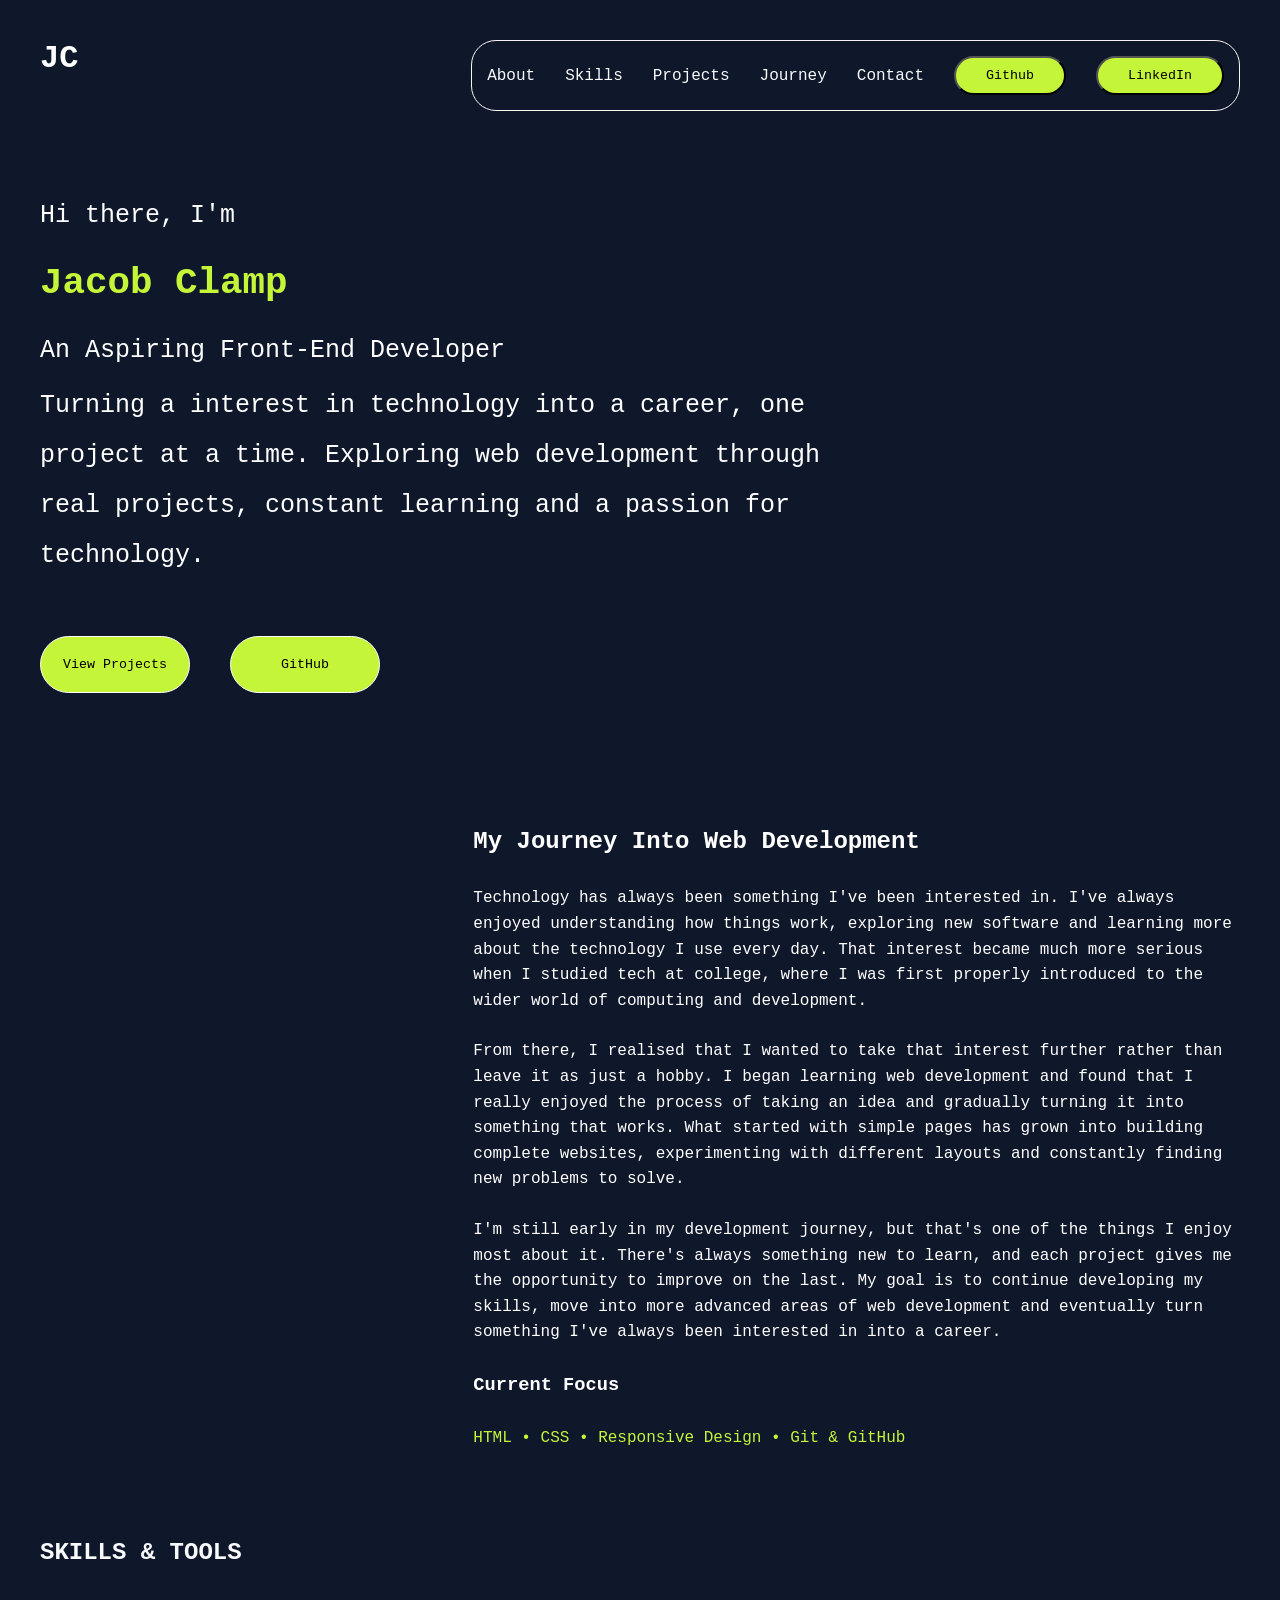
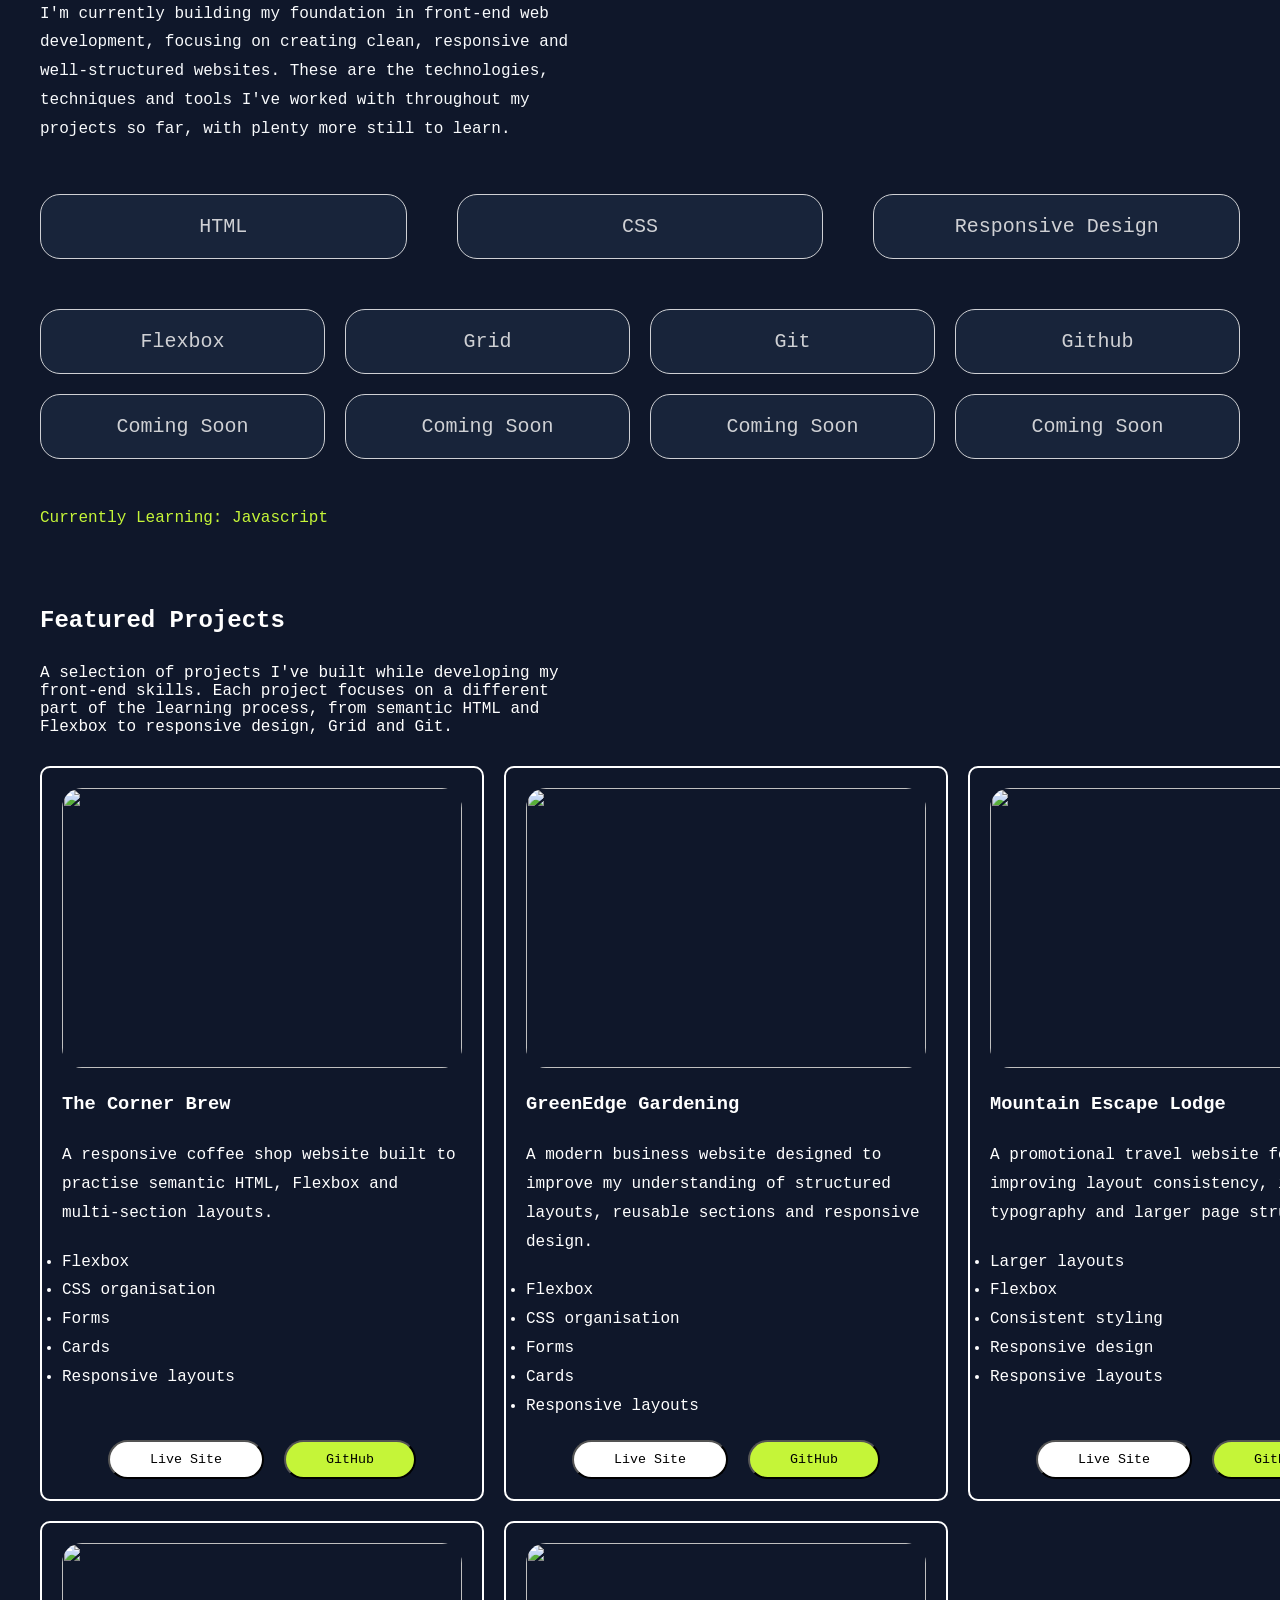
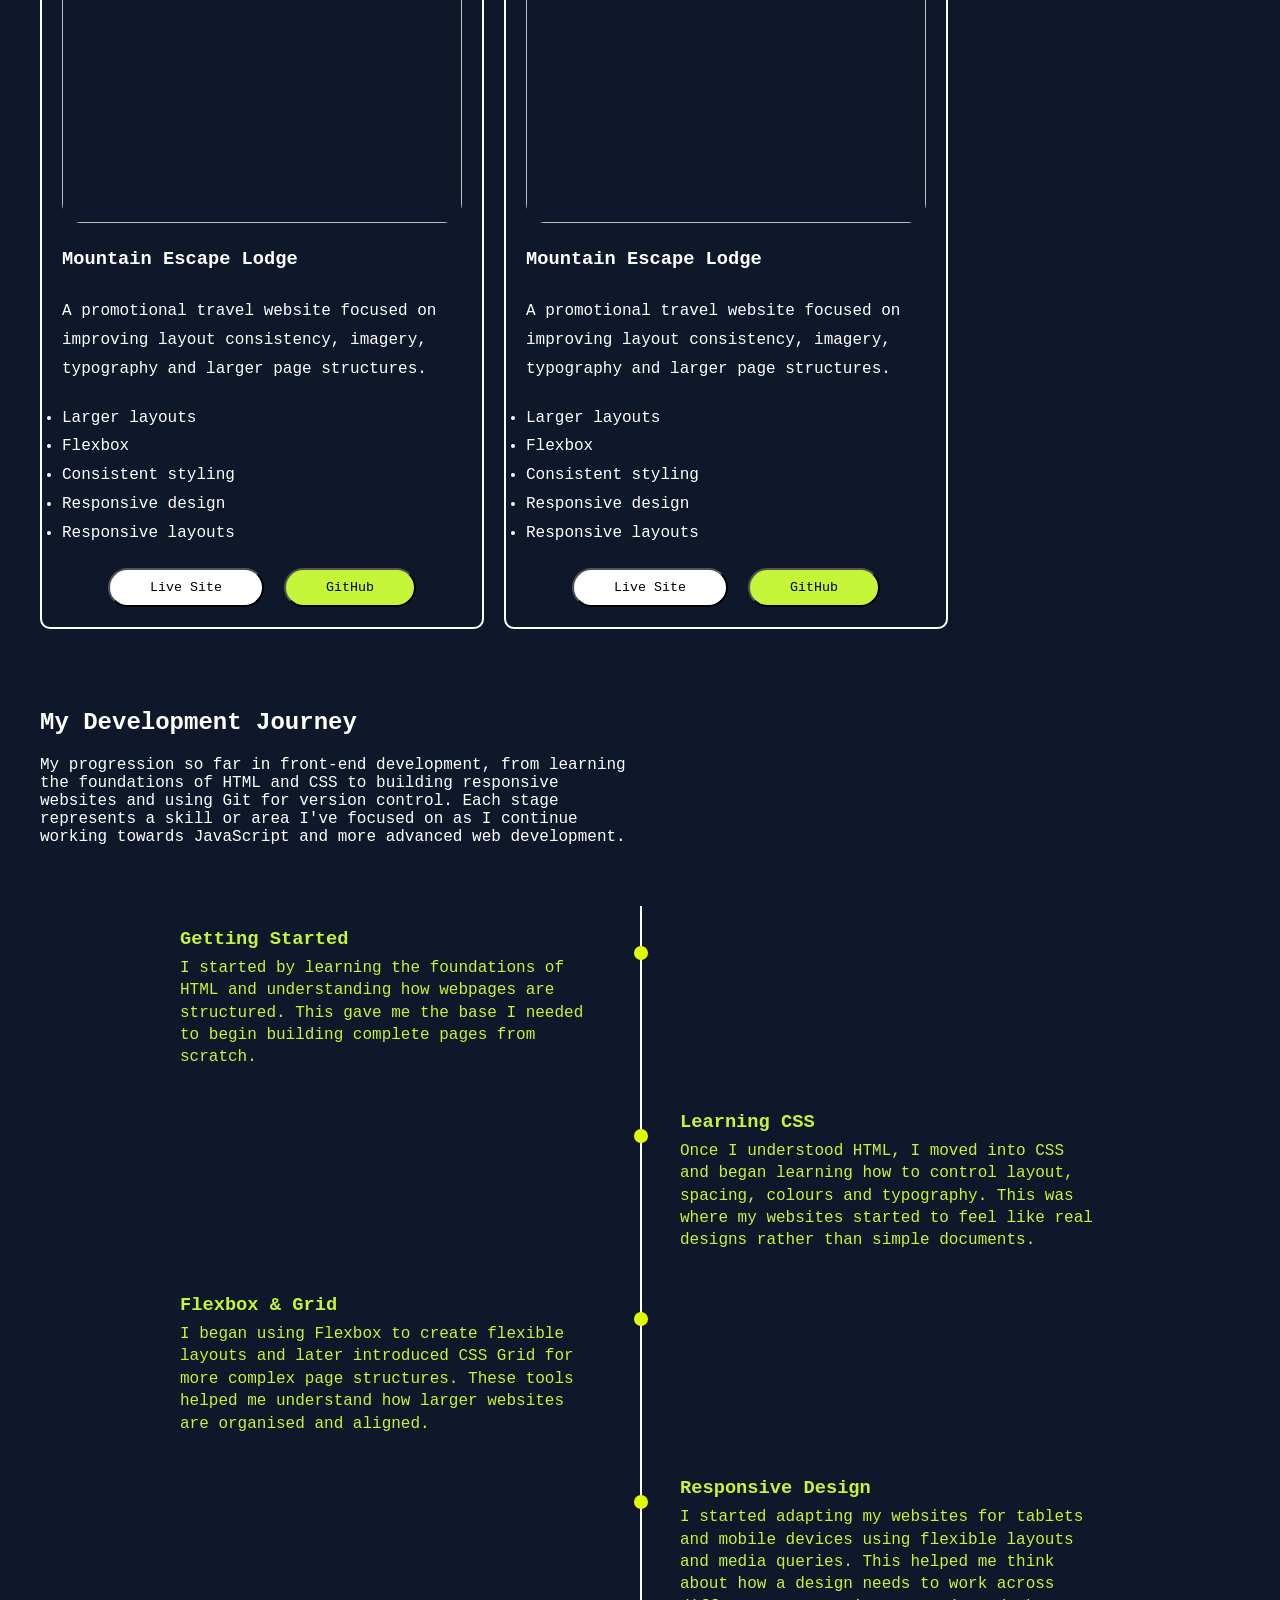
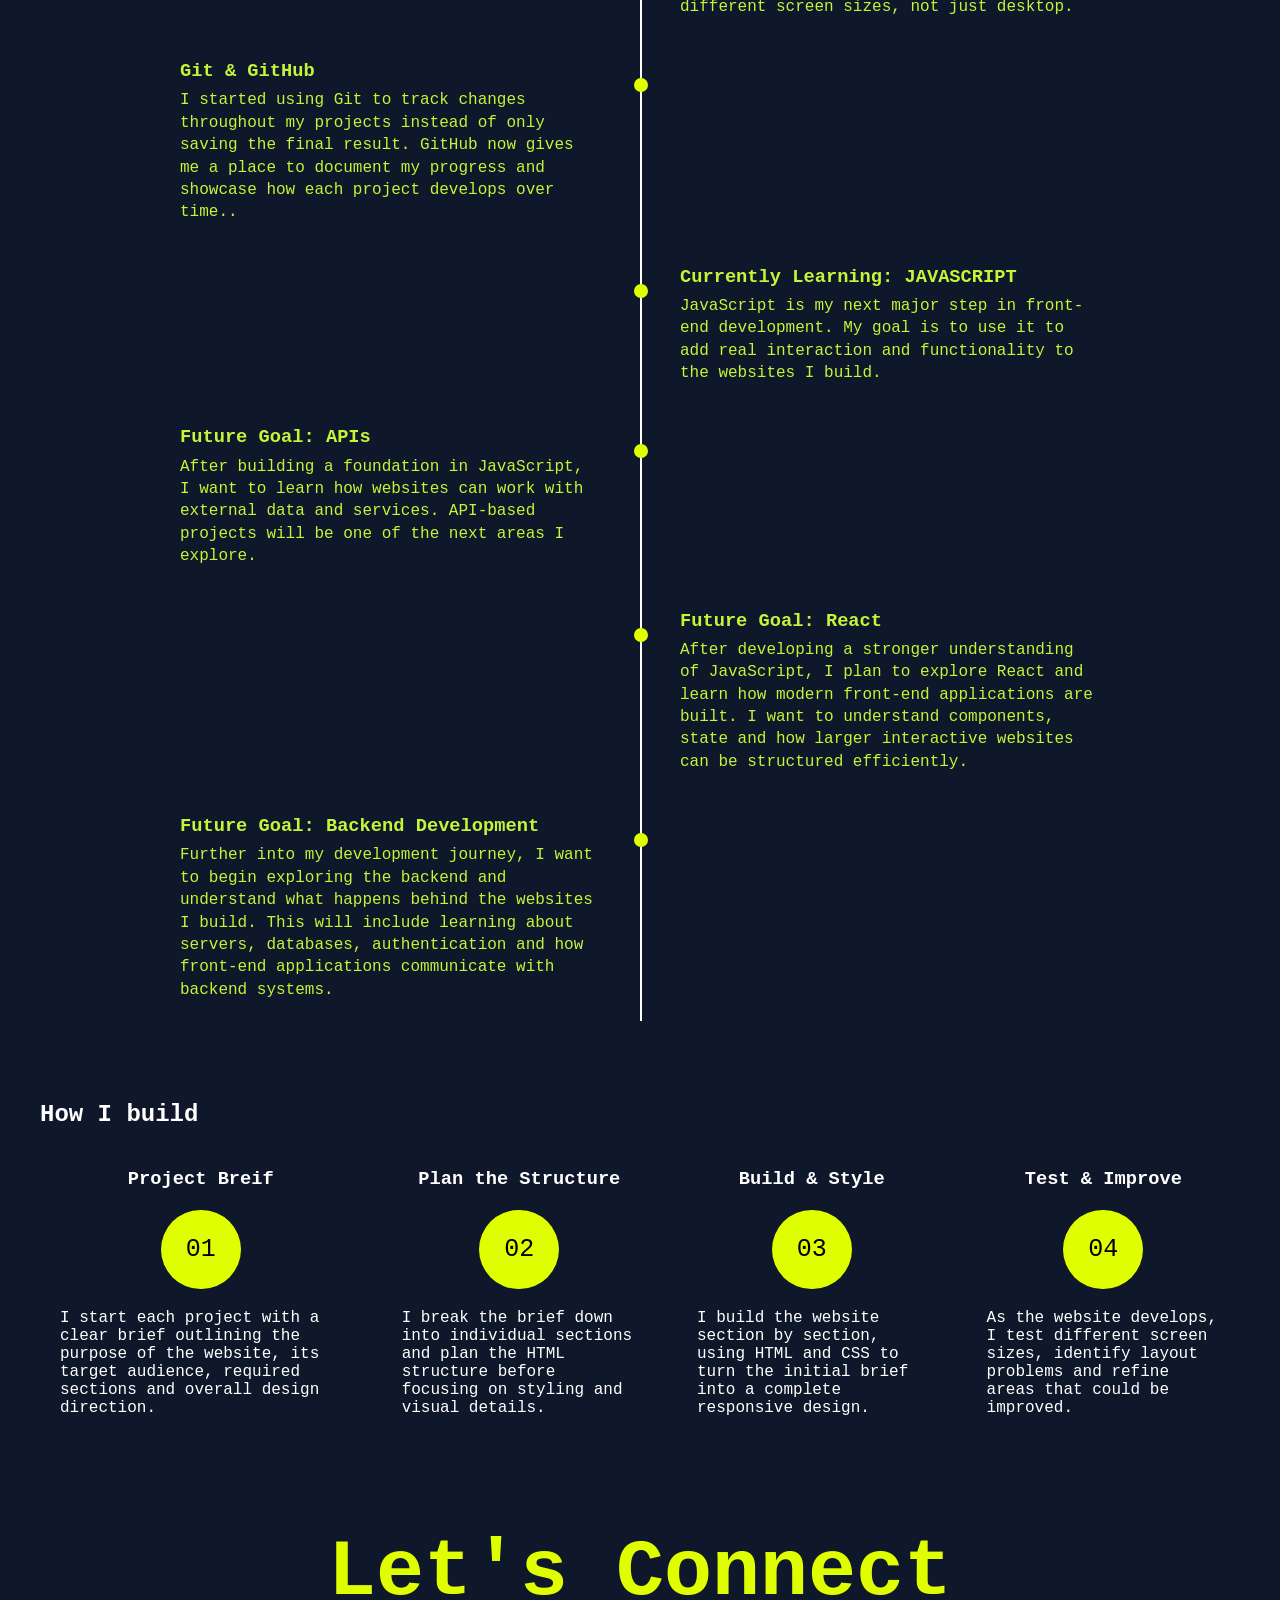
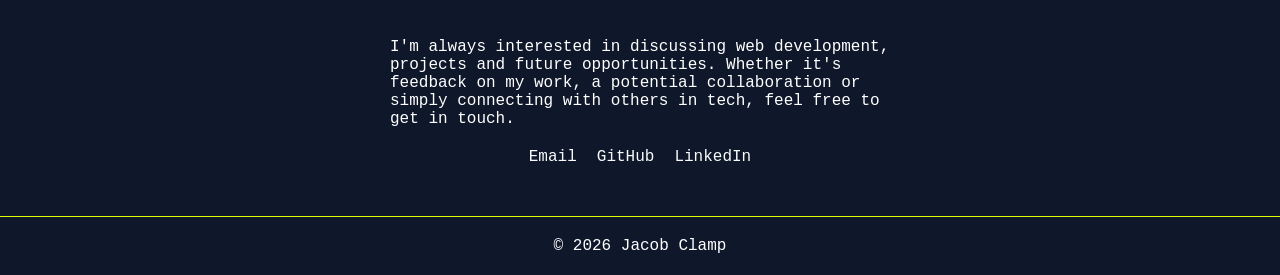
==== index.html @ 3482ac68 "Built the footer section" ====
<!DOCTYPE html>
<html lang="en">
  <head>
    <meta charset="UTF-8" />
    <meta name="viewport" content="width=device-width, initial-scale=1.0" />
    <link rel="stylesheet" href="style.css" />
    <title>Jacob Clamp</title>
  </head>
  <body>
    <header>
      <h1>JC</h1>
      <nav>
        <ul class="nav-ul">
          <li><a href="#about">About</a></li>
          <li><a href="#skill">Skills</a></li>
          <li><a href="#projects">Projects</a></li>
          <li><a href="#journey">Journey</a></li>
          <li><a href="#contact">Contact</a></li>
          <button>Github</button>
          <button>LinkedIn</button>
        </ul>
      </nav>
    </header>
    <main>
      <section class="hero" id="home">
        <p>Hi there, I'm</p>
        <h2>Jacob Clamp</h2>
        <p>An Aspiring Front-End Developer</p>
        <p>
          Turning a interest in technology into a career, one project at a time.
          Exploring web development through real projects, constant learning and
          a passion for technology.
        </p>
        <div class="hero-btn-wrap">
          <button>View Projects</button>
          <button>GitHub</button>
        </div>
      </section>
      <section class="about" id="about">
        <div class="about-left">
          <img
            src="/Personal-Portfolio/images/Coding.jpg
                "
            alt=""
          />
        </div>
        <div class="about-right">
          <h2>My Journey Into Web Development</h2>
          <p>
            Technology has always been something I've been interested in. I've
            always enjoyed understanding how things work, exploring new software
            and learning more about the technology I use every day. That
            interest became much more serious when I studied tech at college,
            where I was first properly introduced to the wider world of
            computing and development.
          </p>
          <p>
            From there, I realised that I wanted to take that interest further
            rather than leave it as just a hobby. I began learning web
            development and found that I really enjoyed the process of taking an
            idea and gradually turning it into something that works. What
            started with simple pages has grown into building complete websites,
            experimenting with different layouts and constantly finding new
            problems to solve.
          </p>
          <p>
            I'm still early in my development journey, but that's one of the
            things I enjoy most about it. There's always something new to learn,
            and each project gives me the opportunity to improve on the last. My
            goal is to continue developing my skills, move into more advanced
            areas of web development and eventually turn something I've always
            been interested in into a career.
          </p>
          <h3>Current Focus</h3>
          <p class="about-fcs">HTML • CSS • Responsive Design • Git & GitHub</p>
        </div>
      </section>

      <section class="skills" id="skill">
        <div class="skill-top">
          <h2>SKILLS & TOOLS</h2>
          <p>
            I'm currently building my foundation in front-end web development,
            focusing on creating clean, responsive and well-structured websites.
            These are the technologies, techniques and tools I've worked with
            throughout my projects so far, with plenty more still to learn.
          </p>
        </div>
        <div class="skill-card-top-row">
          <p class="card">HTML</p>
          <p class="card">CSS</p>
          <p class="card">Responsive Design</p>
        </div>
        <div class="skills-card-bottom-row">
          <p class="card">Flexbox</p>
          <p class="card">Grid</p>
          <p class="card">Git</p>
          <p class="card">Github</p>
          <p class="card-soon">Coming Soon</p>
          <p class="card-soon">Coming Soon</p>
          <p class="card-soon">Coming Soon</p>
          <p class="card-soon">Coming Soon</p>
        </div>
        <div class="current-skill">
          <p>Currently Learning: Javascript</p>
        </div>
      </section>
      <section class="projects" id="projects">
        <h2>Featured Projects</h2>
        <p>
          A selection of projects I've built while developing my front-end
          skills. Each project focuses on a different part of the learning
          process, from semantic HTML and Flexbox to responsive design, Grid and
          Git.
        </p>
        <div class="projects-wrap">
          <article class="project-card">
            <img src="/Personal-Portfolio/images/Coding.jpg" alt="" />
            <h3>The Corner Brew</h3>
            <p>
              A responsive coffee shop website built to practise semantic HTML,
              Flexbox and multi-section layouts.
            </p>
            <ul class="project-card-ul">
              <li>Flexbox</li>
              <li>CSS organisation</li>
              <li>Forms</li>
              <li>Cards</li>
              <li>Responsive layouts</li>
            </ul>
            <div class="card-btn-wrap">
              <button class="card-btn-left">Live Site</button>
              <button class="card-btn-right">GitHub</button>
            </div>
          </article>
          <article class="project-card">
            <img src="/Personal-Portfolio/images/Coding.jpg" alt="" />
            <h3>GreenEdge Gardening</h3>
            <p>
              A modern business website designed to improve my understanding of
              structured layouts, reusable sections and responsive design.
            </p>
            <ul class="project-card-ul">
              <li>Flexbox</li>
              <li>CSS organisation</li>
              <li>Forms</li>
              <li>Cards</li>
              <li>Responsive layouts</li>
            </ul>
            <div class="card-btn-wrap">
              <button class="card-btn-left">Live Site</button>
              <button class="card-btn-right">GitHub</button>
            </div>
          </article>
          <article class="project-card">
            <img src="/Personal-Portfolio/images/Coding.jpg" alt="" />
            <h3>Mountain Escape Lodge</h3>
            <p>
              A promotional travel website focused on improving layout
              consistency, imagery, typography and larger page structures.
            </p>
            <ul class="project-card-ul">
              <li>Larger layouts</li>
              <li>Flexbox</li>
              <li>Consistent styling</li>
              <li>Responsive design</li>
              <li>Responsive layouts</li>
            </ul>
            <div class="card-btn-wrap">
              <button class="card-btn-left">Live Site</button>
              <button class="card-btn-right">GitHub</button>
            </div>
          </article>
          <article class="project-card">
            <img src="/Personal-Portfolio/images/Coding.jpg" alt="" />
            <h3>Mountain Escape Lodge</h3>
            <p>
              A promotional travel website focused on improving layout
              consistency, imagery, typography and larger page structures.
            </p>
            <ul class="project-card-ul">
              <li>Larger layouts</li>
              <li>Flexbox</li>
              <li>Consistent styling</li>
              <li>Responsive design</li>
              <li>Responsive layouts</li>
            </ul>
            <div class="card-btn-wrap">
              <button class="card-btn-left">Live Site</button>
              <button class="card-btn-right">GitHub</button>
            </div>
          </article>
          <article class="project-card">
            <img src="/Personal-Portfolio/images/Coding.jpg" alt="" />
            <h3>Mountain Escape Lodge</h3>
            <p>
              A promotional travel website focused on improving layout
              consistency, imagery, typography and larger page structures.
            </p>
            <ul class="project-card-ul">
              <li>Larger layouts</li>
              <li>Flexbox</li>
              <li>Consistent styling</li>
              <li>Responsive design</li>
              <li>Responsive layouts</li>
            </ul>
            <div class="card-btn-wrap">
              <button class="card-btn-left">Live Site</button>
              <button class="card-btn-right">GitHub</button>
            </div>
          </article>
        </div>
      </section>
      <section class="learning-journey" id="journey">
        <div class="journey-header">
          <h2>My Development Journey</h2>
          <p>
            My progression so far in front-end development, from learning the
            foundations of HTML and CSS to building responsive websites and
            using Git for version control. Each stage represents a skill or area
            I've focused on as I continue working towards JavaScript and more
            advanced web development.
          </p>
        </div>
        <div class="timeline">
          <div class="timeline-item left">
            <div class="timeline-content">
              <h3>Getting Started</h3>
              <p>
                I started by learning the foundations of HTML and understanding
                how webpages are structured. This gave me the base I needed to
                begin building complete pages from scratch.
              </p>
            </div>
          </div>
          <div class="timeline-item right">
            <div class="timeline-content">
              <h3>Learning CSS</h3>
              <p>
                Once I understood HTML, I moved into CSS and began learning how
                to control layout, spacing, colours and typography. This was
                where my websites started to feel like real designs rather than
                simple documents.
              </p>
            </div>
          </div>
          <div class="timeline-item left">
            <div class="timeline-content">
              <h3>Flexbox & Grid</h3>
              <p>
                I began using Flexbox to create flexible layouts and later
                introduced CSS Grid for more complex page structures. These
                tools helped me understand how larger websites are organised and
                aligned.
              </p>
            </div>
          </div>
          <div class="timeline-item right">
            <div class="timeline-content">
              <h3>Responsive Design</h3>
              <p>
                I started adapting my websites for tablets and mobile devices
                using flexible layouts and media queries. This helped me think
                about how a design needs to work across different screen sizes,
                not just desktop.
              </p>
            </div>
          </div>
          <div class="timeline-item left">
            <div class="timeline-content">
              <h3>Git & GitHub</h3>
              <p>
                I started using Git to track changes throughout my projects
                instead of only saving the final result. GitHub now gives me a
                place to document my progress and showcase how each project
                develops over time..
              </p>
            </div>
          </div>
          <div class="timeline-item right">
            <div class="timeline-content">
              <h3>Currently Learning: JAVASCRIPT</h3>
              <p>
                JavaScript is my next major step in front-end development. My
                goal is to use it to add real interaction and functionality to
                the websites I build.
              </p>
            </div>
          </div>
          <div class="timeline-item left">
            <div class="timeline-content">
              <h3>Future Goal: APIs</h3>
              <p>
                After building a foundation in JavaScript, I want to learn how
                websites can work with external data and services. API-based
                projects will be one of the next areas I explore.
              </p>
            </div>
          </div>
          <div class="timeline-item right">
            <div class="timeline-content">
              <h3>Future Goal: React</h3>

              <p>
                After developing a stronger understanding of JavaScript, I plan
                to explore React and learn how modern front-end applications are
                built. I want to understand components, state and how larger
                interactive websites can be structured efficiently.
              </p>
            </div>
          </div>
          <div class="timeline-item left">
            <div class="timeline-content">
              <h3>Future Goal: Backend Development</h3>
              <p>
                Further into my development journey, I want to begin exploring
                the backend and understand what happens behind the websites I
                build. This will include learning about servers, databases,
                authentication and how front-end applications communicate with
                backend systems.
              </p>
            </div>
          </div>
        </div>
      </section>
      <section class="dev-workflow">
        <h2>How I build</h2>
        <div class="workflow-wrap">
            <article class="workflow-card">
                <h3>Project Breif</h3>
                <p class="workflow-num">01</p>
                <p>I start each project with a clear brief outlining the purpose of the website, its target audience, required sections and overall design direction.</p>
            </article>
            <article class="workflow-card">
                <h3>Plan the Structure</h3>
                <p class="workflow-num">02</p>
                <p>I break the brief down into individual sections and plan the HTML structure before focusing on styling and visual details.</p>
            </article>
            <article class="workflow-card">
                <h3>Build & Style</h3>
                <p class="workflow-num">03</p>
                <p>I build the website section by section, using HTML and CSS to turn the initial brief into a complete responsive design.</p>
            </article>
            <article class="workflow-card">
                <h3>Test & Improve</h3>
                <p class="workflow-num">04</p>
                <p>As the website develops, I test different screen sizes, identify layout problems and refine areas that could be improved.</p>
            </article>
        </div>
      </section>
      <section class="contact" id="contact">
        <div class="contact-wrap">
            <h2>Let's Connect</h2>
            <div class="connect-content">
            <p>I'm always interested in discussing web development, projects and future opportunities. Whether it's feedback on my work, a potential collaboration or simply connecting with others in tech, feel free to get in touch.</p>
        </div>
                <ul>
                    <li><a href="">Email</a></li>
                    <li><a href="">GitHub</a></li>
                    <li><a href="">LinkedIn</a></li>
                </ul>
        </div>
      </section>
    </main>
    <footer>
        <p>© 2026 Jacob Clamp </p>
    </footer>
  </body>
</html>
---- style.css ----
*{
    margin: 0;
    padding: 0;
    box-sizing: border-box;
    
    font-family:'Courier New', Courier, monospace
}
body{
    background-color: #0F172A;

}
header{
    display: flex;
    padding: 40px;
    justify-content: space-between;
    color: white;
    
}
nav{
    display: flex;
    
    
}
.nav-ul{
    display: flex;
    gap: 30px;
    list-style-type: none;
    border: 1px solid whitesmoke;
    padding: 15px;
    border-radius: 25px;
    align-items: center;
}
li a{
    text-decoration: none;
    color: #F8FAFC;
}
li a:hover{
    border-bottom: 2px solid white;
    font-size: 20px;
}
ul button{
    background-color: rgb(197, 245, 56);
    padding: 10px 30px;
    border-radius: 20px;
    color: black;
}
.hero{
    display: flex;
    flex-direction: column;
    gap: 5px;
    padding: 40px;
    color: white;
    line-height: 2;
    font-size: 25px;
    max-width: 900px;
}
.hero h2{
    color: rgb(197, 245, 56);
}
.hero-btn-wrap{
    display: flex;
    padding: 50px 0px;
    gap: 40px;
    position: sticky;
}
.hero-btn-wrap button{
    border: 1px solid white;
    color: black;
    padding: 20px;
    min-width: 150px;
    border-radius: 80px;
    background-color: rgb(197, 245, 56);
}
.hero-btn-wrap button:hover{
    font-size: 20px;
    border-bottom: 1px solid white;
}
.about{
    padding: 40px;
    gap: 50px;
    align-items: center;
    display: grid;
    grid-template-columns: 1fr 2fr;
    
}
.about-left img{
    max-width: 500px;
    border-radius: 50px;

}
.about-right{
    color: white;
    display: flex;
    flex-direction: column;
    line-height: 1.6;
    gap: 25px;
}
.about-fcs{
    color: rgb(197, 245, 56);
}
.skills{
    padding: 40px;
    display: flex;
    flex-direction: column;
    gap: 50px;
}
.skill-top{
    display: flex;
    flex-direction: column;
    max-width: 550px;
    gap: 25px;
    color: #F8FAFC;
    line-height: 1.8
}

.skill-card-top-row{
    color: white;
    display: grid;
    grid-template-columns: 1fr 1fr 1fr;
    gap: 50px;
}
.card{
    display: flex;
    background-color: whitesmoke;
    padding: 20px;
    border-radius: 20px;
    align-items: center;
    justify-content: center;
    background-color: #1b283e;
    font-size: 20px;
    border: 1px solid white;
    opacity: 0.8;
}
.card-soon{
    display: flex;
    background-color: whitesmoke;
    padding: 20px;
    border-radius: 20px;
    align-items: center;
    justify-content: center;
    background-color: #1b283e;
    font-size: 20px;
    border: 1px solid white;
    opacity: 0.8;
    color: white;

}
.skills-card-bottom-row{
    display: grid;
    gap: 20px;
    grid-template-columns: 1fr 1fr 1fr 1fr ;
    color: white;
}
.current-skill{
    display: flex;
    color: rgb(197, 245, 56);
}
.projects{
    display: flex;
    color: white;
    flex-direction: column;
    gap: 30px;
    padding: 40px;
    max-width: 600px;
   
}

.projects-wrap{
    display: grid;
    grid-template-columns: 1fr 1fr 1fr;
    gap: 20px;
    align-items: stretch;
}
.project-card{
    display: flex;
    flex-direction: column;
    padding: 20px;
    border: 2px solid white;
    border-radius: 10px;
    line-height: 1.8;
    gap: 20px;
    

}
.project-card img{
    width: 400px;
    height: 280px;
    align-items: center;
    justify-content: center;
    border-radius: 20px;
}
.project-card-ul{
    
}
.card-btn-wrap{
    display: flex;
    align-items: center;
    justify-content: center;
    gap: 20px;
    margin-top: auto;
}
.card-btn-left{
    padding: 10px 40px;
    background-color: white;
    color: black;border-radius: 20px;
}
.card-btn-right{
    padding: 10px 40px;
    
    border-radius: 20px;
    background-color: rgb(197, 245, 56);
}
.card-btn-left:hover{

}
.card-btn-right:hover{
    
}


.learning-journey{
    padding: 40px;

}
.journey-header{
    margin-bottom: 60px;
    color: white;
    display: flex;
    flex-direction: column;
    gap: 20px;
    max-width: 600px;

}
.timeline{
    position: relative;
    max-width: 1000px;
    margin: 0 auto;
    color: rgb(197, 245, 56);
    
}
.timeline-content{
    display: flex;
    flex-direction: column;
    gap: 5px;
    line-height: 1.4;
}
.timeline::before {
    content: "";
    position: absolute;
    width: 2px;
    background-color: white;
    top: 0;
    bottom: 0;
    left: 50%;
    z-index: 0;
}
.timeline-item::after {
    content: "";
    position: absolute;
    width: 14px;
    height: 14px;
    border-radius: 50%;
    background-color: #dfff00;
    top: 40px;
    z-index: 2;
}
.timeline-item {
    position: relative;
    width: 50%;
    padding: 20px 40px;
    z-index: 1;
}
.timeline-item.left {
    left: 0;
}
.timeline-item.right {
    left: 50%;
}
.timeline-item.left::after {
    right: -8px;
}
.timeline-item.right::after {
    left: -6px;
}

.dev-workflow{
    display: flex;
    flex-direction: column;
    gap: 20px;
    padding: 40px;
    color: white;
    
}
.workflow-wrap{
    display: flex;
    gap: 20px;
    flex-direction: row; 
}
.workflow-card{
    display: flex;
    flex-direction: column;
    padding: 20px;
    align-items: center;
    gap: 20px;
    

}
.workflow-num{
    padding:25px;
    border-radius: 260px;
    font-size: 25px;
    background-color: #dfff00;
    color: black;
}
.contact{
    display: flex;
    
    color: white;
    gap: 30px;
    justify-content: center;
}
.contact-wrap{
    display: flex;
    flex-direction: column;
    padding: 50px;
    justify-content: center;
    align-items: center;
    gap: 20px;
    max-width: 800px;
}
.contact-wrap h2{
    color: #dfff00;
    font-size: 80px;
}
.contact-wrap ul{
    display: flex;
    gap: 20px;
    list-style-type: none;
}
.connect-content{
    max-width: 500px;
}
footer{
    display: flex;
    justify-content: center;
    color: white;
    border-top: 1px solid #dfff00;
    padding: 20px;
}
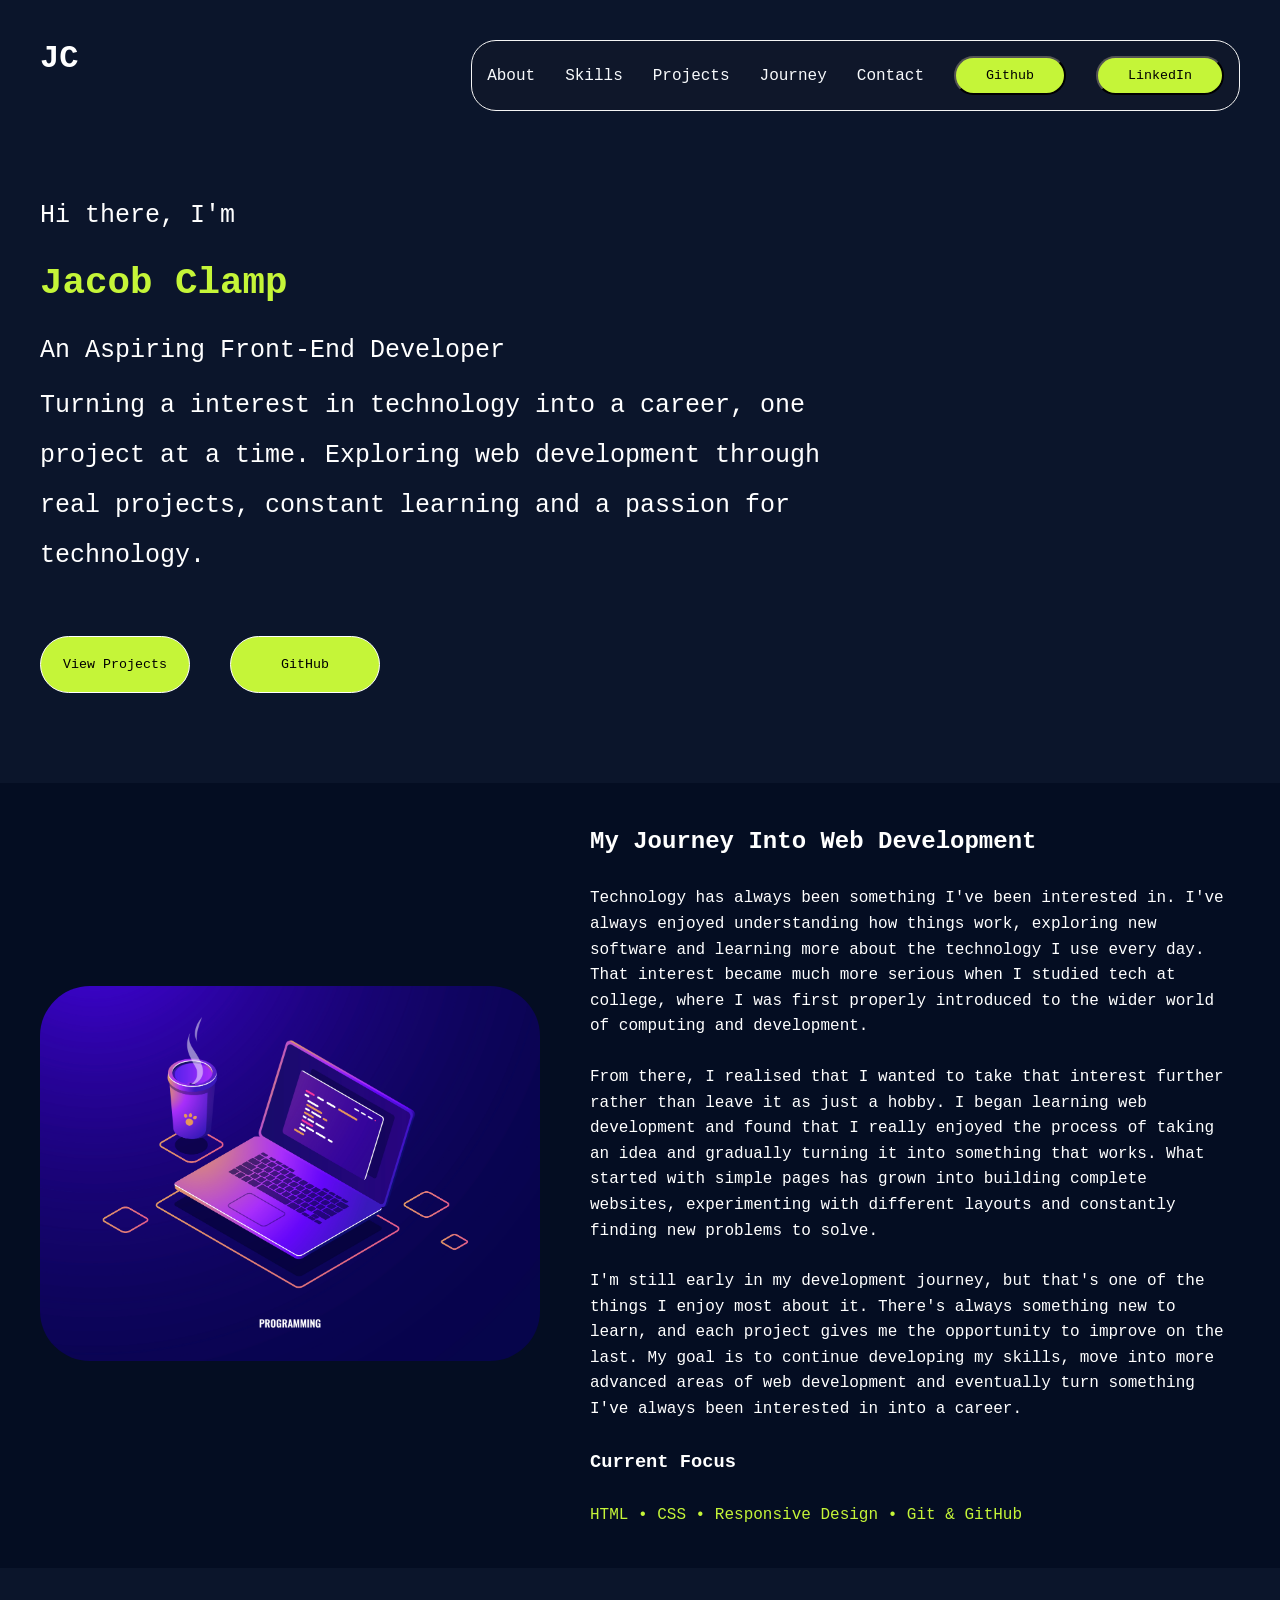
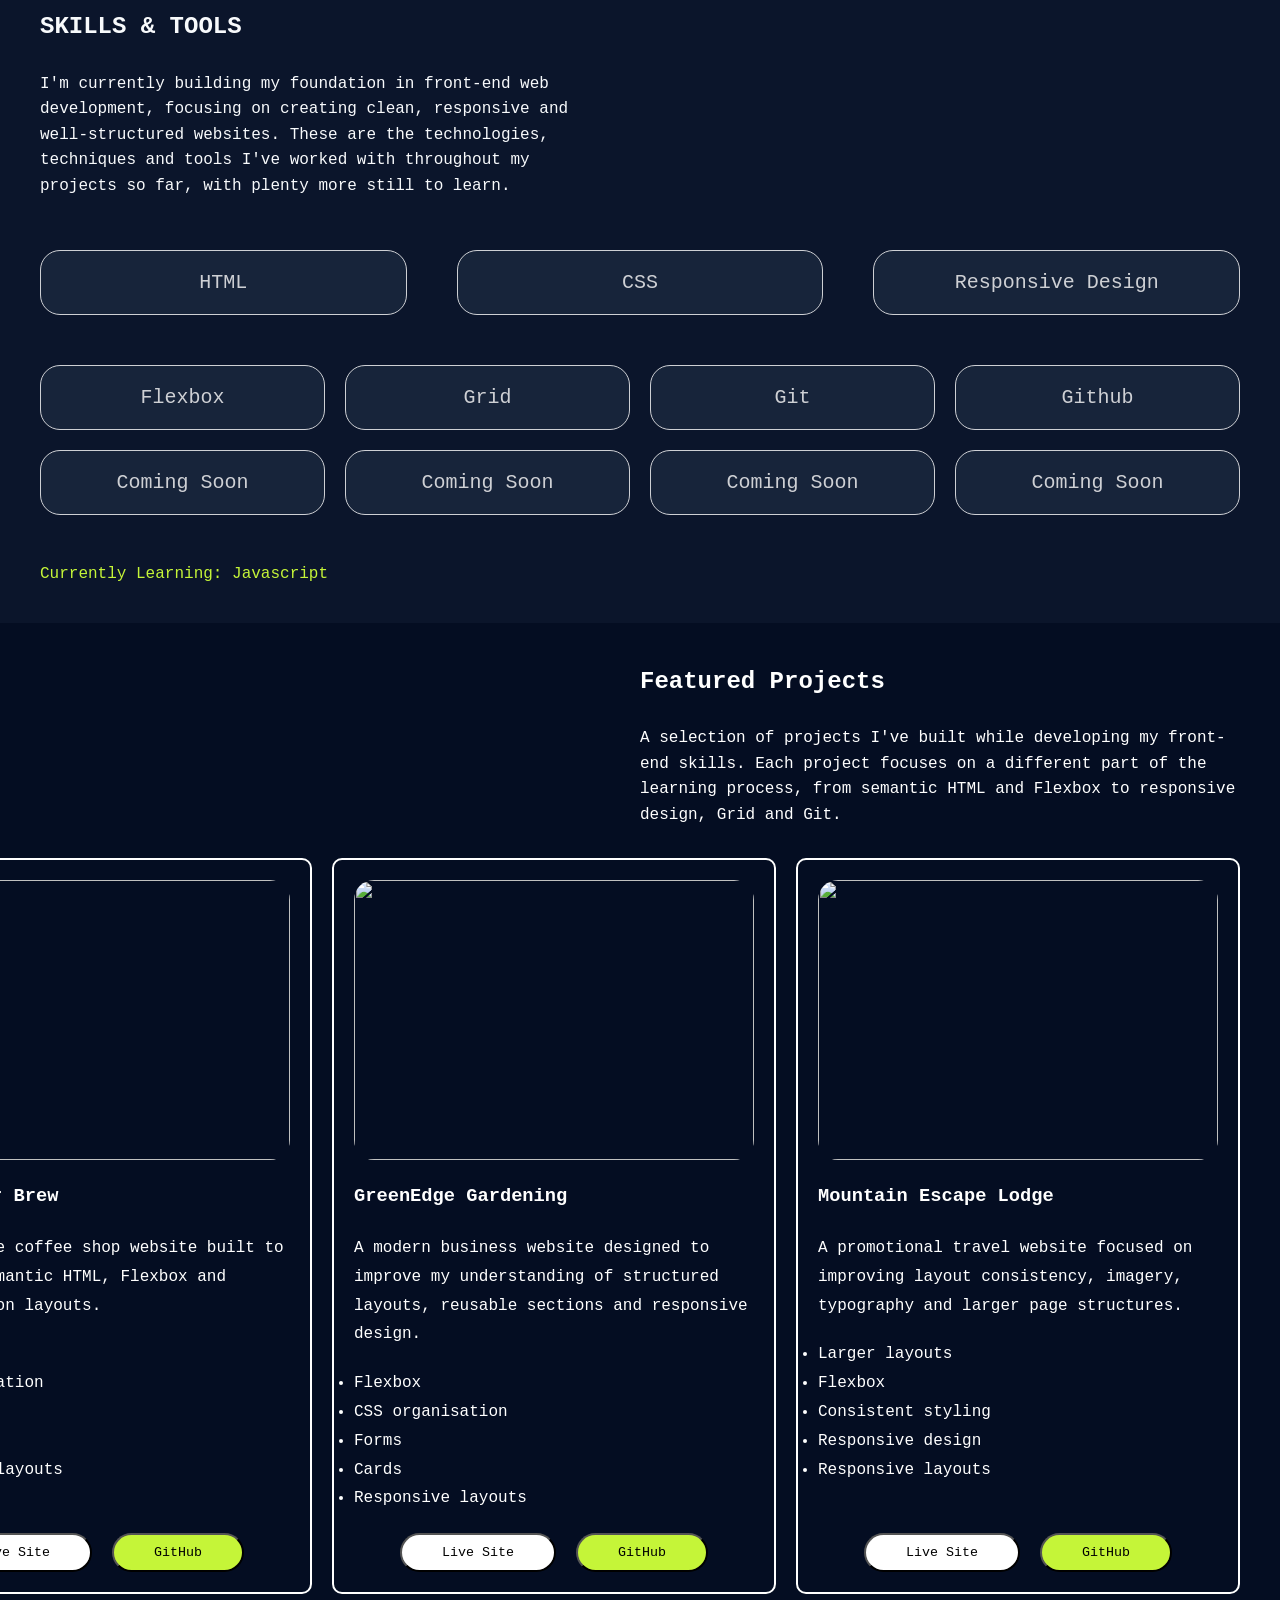
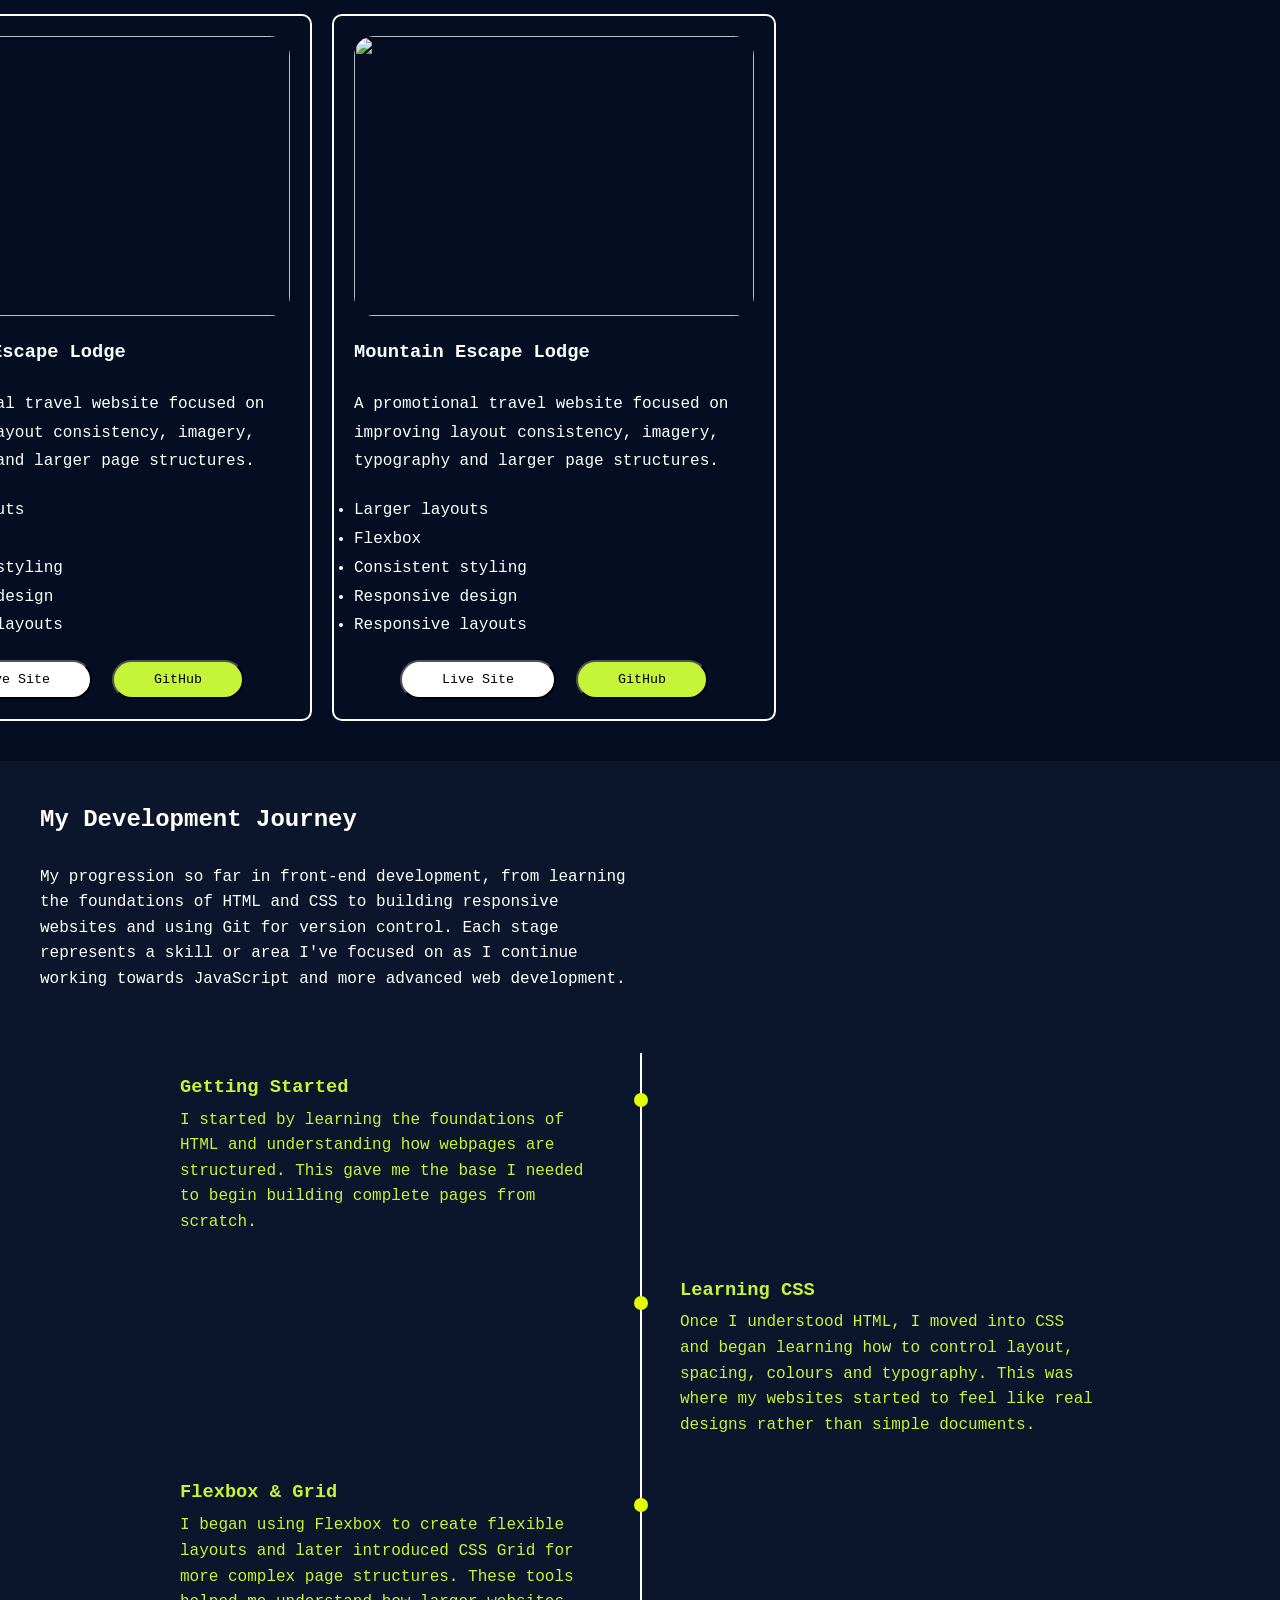
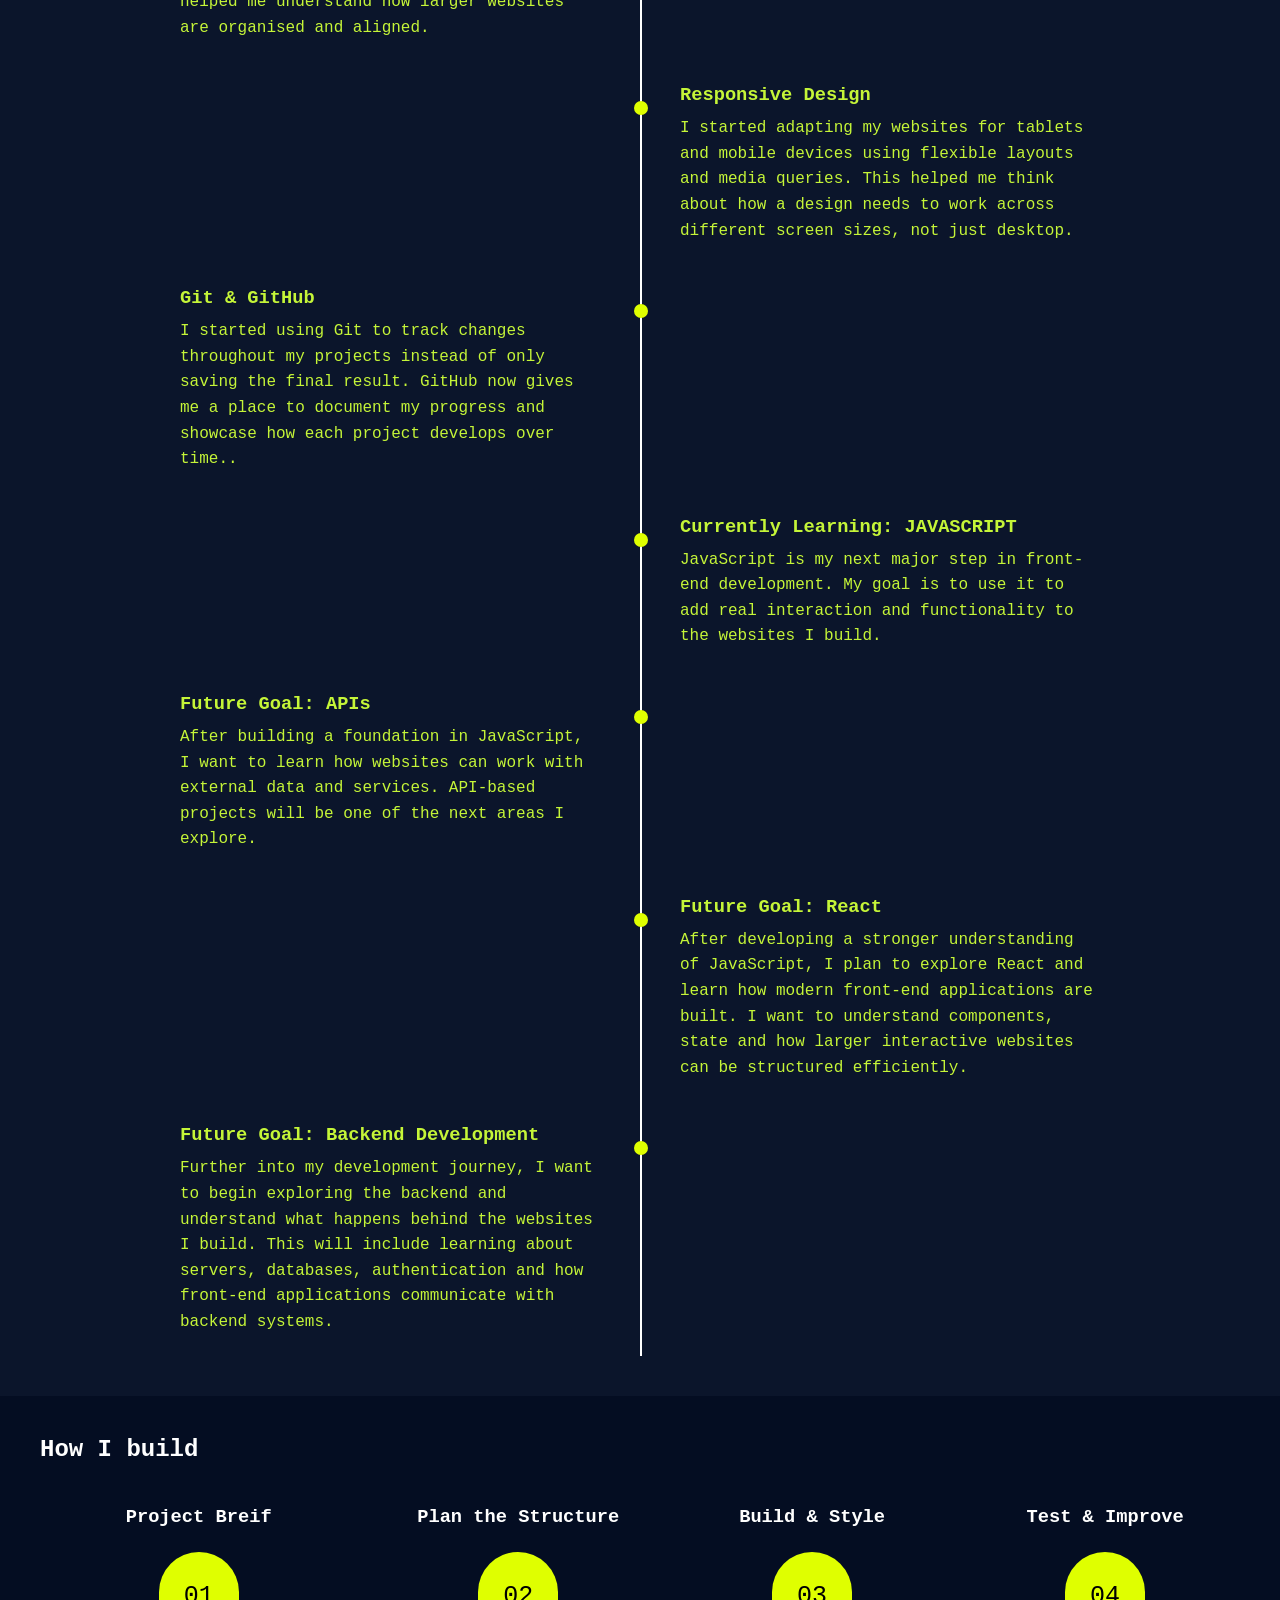
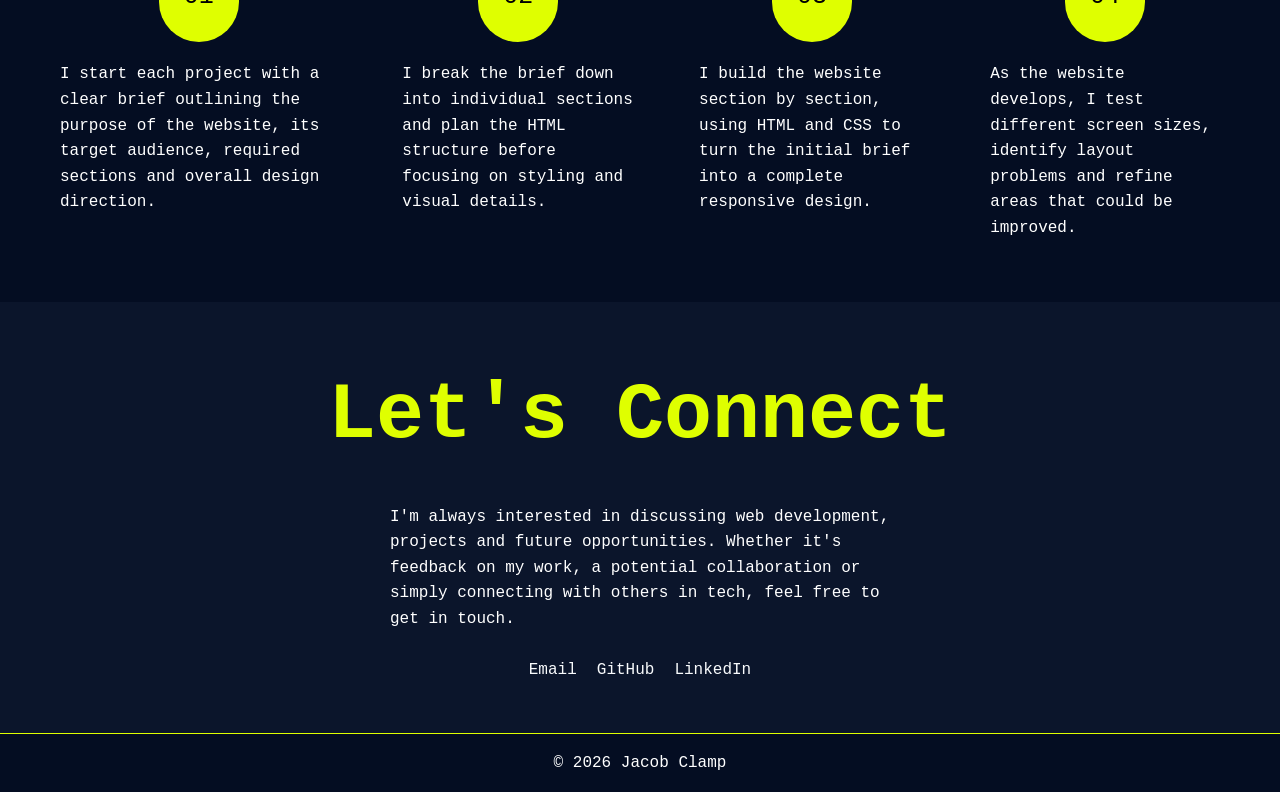
==== commit 630b0f4f: "Made a start with tablet and mobile responsive layouts" ====
--- a/index.html
+++ b/index.html
@@ -37,45 +37,44 @@
         </div>
       </section>
       <section class="about" id="about">
-        <div class="about-left">
-          <img
-            src="/Personal-Portfolio/images/Coding.jpg
-                "
-            alt=""
-          />
-        </div>
-        <div class="about-right">
-          <h2>My Journey Into Web Development</h2>
-          <p>
-            Technology has always been something I've been interested in. I've
-            always enjoyed understanding how things work, exploring new software
-            and learning more about the technology I use every day. That
-            interest became much more serious when I studied tech at college,
-            where I was first properly introduced to the wider world of
-            computing and development.
-          </p>
-          <p>
-            From there, I realised that I wanted to take that interest further
-            rather than leave it as just a hobby. I began learning web
-            development and found that I really enjoyed the process of taking an
-            idea and gradually turning it into something that works. What
-            started with simple pages has grown into building complete websites,
-            experimenting with different layouts and constantly finding new
-            problems to solve.
-          </p>
-          <p>
-            I'm still early in my development journey, but that's one of the
-            things I enjoy most about it. There's always something new to learn,
-            and each project gives me the opportunity to improve on the last. My
-            goal is to continue developing my skills, move into more advanced
-            areas of web development and eventually turn something I've always
-            been interested in into a career.
-          </p>
-          <h3>Current Focus</h3>
-          <p class="about-fcs">HTML • CSS • Responsive Design • Git & GitHub</p>
-        </div>
-      </section>
-
+        <div class="about-content-wrap">
+          <div class="about-left">
+            <img src="images/Coding.jpg" alt="" />
+          </div>
+          <div class="about-right">
+            <h2>My Journey Into Web Development</h2>
+            <p>
+              Technology has always been something I've been interested in. I've
+              always enjoyed understanding how things work, exploring new
+              software and learning more about the technology I use every day.
+              That interest became much more serious when I studied tech at
+              college, where I was first properly introduced to the wider world
+              of computing and development.
+            </p>
+            <p>
+              From there, I realised that I wanted to take that interest further
+              rather than leave it as just a hobby. I began learning web
+              development and found that I really enjoyed the process of taking
+              an idea and gradually turning it into something that works. What
+              started with simple pages has grown into building complete
+              websites, experimenting with different layouts and constantly
+              finding new problems to solve.
+            </p>
+            <p>
+              I'm still early in my development journey, but that's one of the
+              things I enjoy most about it. There's always something new to
+              learn, and each project gives me the opportunity to improve on the
+              last. My goal is to continue developing my skills, move into more
+              advanced areas of web development and eventually turn something
+              I've always been interested in into a career.
+            </p>
+            <h3>Current Focus</h3>
+            <p class="about-fcs">
+              HTML • CSS • Responsive Design • Git & GitHub
+            </p>
+          </div>
+        </div>
+      </section>
       <section class="skills" id="skill">
         <div class="skill-top">
           <h2>SKILLS & TOOLS</h2>
@@ -106,13 +105,15 @@
         </div>
       </section>
       <section class="projects" id="projects">
-        <h2>Featured Projects</h2>
-        <p>
-          A selection of projects I've built while developing my front-end
-          skills. Each project focuses on a different part of the learning
-          process, from semantic HTML and Flexbox to responsive design, Grid and
-          Git.
-        </p>
+        <div class="project-header">
+          <h2>Featured Projects</h2>
+          <p>
+            A selection of projects I've built while developing my front-end
+            skills. Each project focuses on a different part of the learning
+            process, from semantic HTML and Flexbox to responsive design, Grid
+            and Git.
+          </p>
+        </div>
         <div class="projects-wrap">
           <article class="project-card">
             <img src="/Personal-Portfolio/images/Coding.jpg" alt="" />
@@ -300,7 +301,6 @@
           <div class="timeline-item right">
             <div class="timeline-content">
               <h3>Future Goal: React</h3>
-
               <p>
                 After developing a stronger understanding of JavaScript, I plan
                 to explore React and learn how modern front-end applications are
@@ -326,44 +326,64 @@
       <section class="dev-workflow">
         <h2>How I build</h2>
         <div class="workflow-wrap">
-            <article class="workflow-card">
-                <h3>Project Breif</h3>
-                <p class="workflow-num">01</p>
-                <p>I start each project with a clear brief outlining the purpose of the website, its target audience, required sections and overall design direction.</p>
-            </article>
-            <article class="workflow-card">
-                <h3>Plan the Structure</h3>
-                <p class="workflow-num">02</p>
-                <p>I break the brief down into individual sections and plan the HTML structure before focusing on styling and visual details.</p>
-            </article>
-            <article class="workflow-card">
-                <h3>Build & Style</h3>
-                <p class="workflow-num">03</p>
-                <p>I build the website section by section, using HTML and CSS to turn the initial brief into a complete responsive design.</p>
-            </article>
-            <article class="workflow-card">
-                <h3>Test & Improve</h3>
-                <p class="workflow-num">04</p>
-                <p>As the website develops, I test different screen sizes, identify layout problems and refine areas that could be improved.</p>
-            </article>
+          <article class="workflow-card">
+            <h3>Project Breif</h3>
+            <p class="workflow-num">01</p>
+            <p>
+              I start each project with a clear brief outlining the purpose of
+              the website, its target audience, required sections and overall
+              design direction.
+            </p>
+          </article>
+          <article class="workflow-card">
+            <h3>Plan the Structure</h3>
+            <p class="workflow-num">02</p>
+            <p>
+              I break the brief down into individual sections and plan the HTML
+              structure before focusing on styling and visual details.
+            </p>
+          </article>
+          <article class="workflow-card">
+            <h3>Build & Style</h3>
+            <p class="workflow-num">03</p>
+            <p>
+              I build the website section by section, using HTML and CSS to turn
+              the initial brief into a complete responsive design.
+            </p>
+          </article>
+          <article class="workflow-card">
+            <h3>Test & Improve</h3>
+            <p class="workflow-num">04</p>
+            <p>
+              As the website develops, I test different screen sizes, identify
+              layout problems and refine areas that could be improved.
+            </p>
+          </article>
         </div>
       </section>
       <section class="contact" id="contact">
         <div class="contact-wrap">
-            <h2>Let's Connect</h2>
-            <div class="connect-content">
-            <p>I'm always interested in discussing web development, projects and future opportunities. Whether it's feedback on my work, a potential collaboration or simply connecting with others in tech, feel free to get in touch.</p>
-        </div>
-                <ul>
-                    <li><a href="">Email</a></li>
-                    <li><a href="">GitHub</a></li>
-                    <li><a href="">LinkedIn</a></li>
-                </ul>
+          <h2>Let's Connect</h2>
+          <div class="connect-content">
+            <p>
+              I'm always interested in discussing web development, projects and
+              future opportunities. Whether it's feedback on my work, a
+              potential collaboration or simply connecting with others in tech,
+              feel free to get in touch.
+            </p>
+          </div>
+          <ul>
+            <li><a href="">Email</a></li>
+            <li><a href="https://github.com/JacobClamp">GitHub</a></li>
+            <li>
+              <a href="https://www.linkedin.com/in/jacob--clamp/">LinkedIn</a>
+            </li>
+          </ul>
         </div>
       </section>
     </main>
     <footer>
-        <p>© 2026 Jacob Clamp </p>
+      <p>© 2026 Jacob Clamp</p>
     </footer>
   </body>
 </html>
--- a/style.css
+++ b/style.css
@@ -2,24 +2,28 @@
     margin: 0;
     padding: 0;
     box-sizing: border-box;
-    
+    scroll-behavior: smooth;
     font-family:'Courier New', Courier, monospace
 }
 body{
+    background-color: #0b152b;
+    
+
+}
+header{
+    display: flex;
+    padding: 40px;
+    justify-content: space-between;
+    color: white;
+    position: sticky;
+    top: 0;
+    z-index: 3;
+    
+}
+nav{
+    display: flex; 
     background-color: #0F172A;
-
-}
-header{
-    display: flex;
-    padding: 40px;
-    justify-content: space-between;
-    color: white;
-    
-}
-nav{
-    display: flex;
-    
-    
+    border-radius: 25px;
 }
 .nav-ul{
     display: flex;
@@ -34,9 +38,11 @@
     text-decoration: none;
     color: #F8FAFC;
 }
+
 li a:hover{
-    border-bottom: 2px solid white;
+    border-bottom: 2px solid #dfff00;
     font-size: 20px;
+
 }
 ul button{
     background-color: rgb(197, 245, 56);
@@ -78,15 +84,21 @@
 .about{
     padding: 40px;
     gap: 50px;
+    background-color: #040d22;
+}
+.about-content-wrap{
     align-items: center;
     display: grid;
     grid-template-columns: 1fr 2fr;
-    
-}
+    max-width: 1200px;
+    margin: 0 auto;
+    gap: 50px;
+}
+
 .about-left img{
     max-width: 500px;
     border-radius: 50px;
-
+    
 }
 .about-right{
     color: white;
@@ -110,7 +122,7 @@
     max-width: 550px;
     gap: 25px;
     color: #F8FAFC;
-    line-height: 1.8
+    line-height: 1.6
 }
 
 .skill-card-top-row{
@@ -161,8 +173,17 @@
     flex-direction: column;
     gap: 30px;
     padding: 40px;
+    align-items: flex-end;
+    background-color: #040d22;
+    
+   
+}
+.project-header{
+    display: flex;
+    flex-direction: column;
+    line-height: 1.6;
     max-width: 600px;
-   
+    gap: 25px;
 }
 
 .projects-wrap{
@@ -220,6 +241,9 @@
 
 .learning-journey{
     padding: 40px;
+    display: flex;
+    flex-direction: column;
+    
 
 }
 .journey-header{
@@ -227,8 +251,11 @@
     color: white;
     display: flex;
     flex-direction: column;
-    gap: 20px;
+    gap: 25px;
+    line-height: 1.6;
     max-width: 600px;
+    justify-content: center;
+   
 
 }
 .timeline{
@@ -242,7 +269,7 @@
     display: flex;
     flex-direction: column;
     gap: 5px;
-    line-height: 1.4;
+    line-height: 1.6;
 }
 .timeline::before {
     content: "";
@@ -289,11 +316,13 @@
     gap: 20px;
     padding: 40px;
     color: white;
+    background-color: #040d22;
     
 }
 .workflow-wrap{
     display: flex;
-    gap: 20px;
+    gap: 25px;
+    line-height: 1.6;
     flex-direction: row; 
 }
 .workflow-card{
@@ -314,7 +343,6 @@
 }
 .contact{
     display: flex;
-    
     color: white;
     gap: 30px;
     justify-content: center;
@@ -325,7 +353,8 @@
     padding: 50px;
     justify-content: center;
     align-items: center;
-    gap: 20px;
+    gap: 25px;
+    line-height: 1.6;
     max-width: 800px;
 }
 .contact-wrap h2{
@@ -346,13 +375,215 @@
     color: white;
     border-top: 1px solid #dfff00;
     padding: 20px;
-}
-
-
-
-
-
-
-
-
-
+    background-color: #040d22;
+}
+
+
+
+
+#about{
+    scroll-margin-top: 100px;
+}
+#skill{
+    scroll-margin-top:45px;
+}
+#projects{
+    scroll-margin-top: 140px;
+}
+#journey{
+    scroll-margin-top: 50px;
+}
+#contact{
+    scroll-margin-top: 300px ;
+}
+
+
+@media(max-width:900px){
+    header{
+        display: flex;
+        flex-direction: column;
+        align-items: center;
+        gap: 20px;
+    }
+    .about-content-wrap{
+        display: grid;
+        grid-template-columns: 1fr;
+        align-items: center;
+        justify-content: center;
+    }
+    .about-left{
+        display: flex;
+        align-items: center;
+        justify-content: center;
+    }
+    .projects{
+        display: flex;
+        align-items: center;
+    }
+    .project-header{
+        display: flex;
+        align-self: center;
+    }
+    .projects-wrap{
+        display: grid;
+        grid-template-columns: 1fr 1fr;
+        align-items: center;
+    }
+    .project-card{
+        display: flex;
+        align-items: center;
+        min-height: 750px;
+
+    }
+    .project-card img{
+         width: 300px;
+    }
+    #about{
+        scroll-margin-top: 150px;
+    }
+    #skill{
+        scroll-margin-top: 130px;
+    }
+    #projects{
+        scroll-margin-top: 125px;
+    }
+    #journey{
+        scroll-margin-top: 130px;
+    }
+    #contact{
+        scroll-margin-top: 0px ;
+    }
+    .workflow-wrap{
+        display: grid;
+        grid-template-columns: 1fr 1fr;
+        gap: 20px;
+    }
+    .workflow-card{
+        display: flex;
+        align-items: center;
+    }
+
+
+}
+
+@media(max-width:600px){
+    .projects-wrap{
+        display: grid;
+        grid-template-columns: 1fr;
+    }
+    .project-card{
+        padding: 5px;
+        display: flex;
+        padding: 20px;
+        justify-content: center;
+    }
+    .card-btn-wrap{
+        margin-top: 10px;
+    }
+    
+}
+@media(max-width:390px){
+
+
+
+    .hero{
+        line-height: 1.4;
+
+    }
+    .hero-btn-wrap{
+        display: flex;
+        flex-direction: column;
+        gap: 10px;
+    }
+    .about-left img{
+        width: 325px;
+        height: 325px;
+    }
+    .skill-card-top-row{
+        display: grid;
+        grid-template-columns: 1fr;
+        gap: 20px;
+    }
+    .skills-card-bottom-row{
+        display: grid;
+        grid-template-columns: 1fr 1fr;
+    }
+    .workflow-wrap{
+        display: grid;
+        grid-template-columns: 1fr;
+    }
+
+
+
+
+
+
+
+
+
+
+
+
+
+
+
+
+
+
+
+
+    .timeline::before {
+        content: "";
+        position: absolute;
+        width: 2px;
+        background-color: white;
+        top: 0;
+        bottom: 0;
+        left: 0%;
+        z-index: 0;
+       
+    }
+    .timeline-item  {
+        position: relative;
+        width: 50%;
+        padding: 20px 40px;
+        z-index: 1;
+    }
+    .timeline-content{
+        display: flex;
+        width: 100%;
+    }
+    .timeline-item.left {
+        left: 0px;
+        width: 100%;
+    }
+    .timeline-item.right {
+        left: 0%;
+        width: 100%;
+    }
+    .timeline-item.left::after {
+        right: 302px;
+    }
+    .timeline-item.right::after {
+        left: -6px;
+    }
+    
+}
+
+@media(max-width:2500px){
+    
+    .content-wrap{
+        
+        
+        
+    }
+}
+
+
+
+
+
+
+
+
+
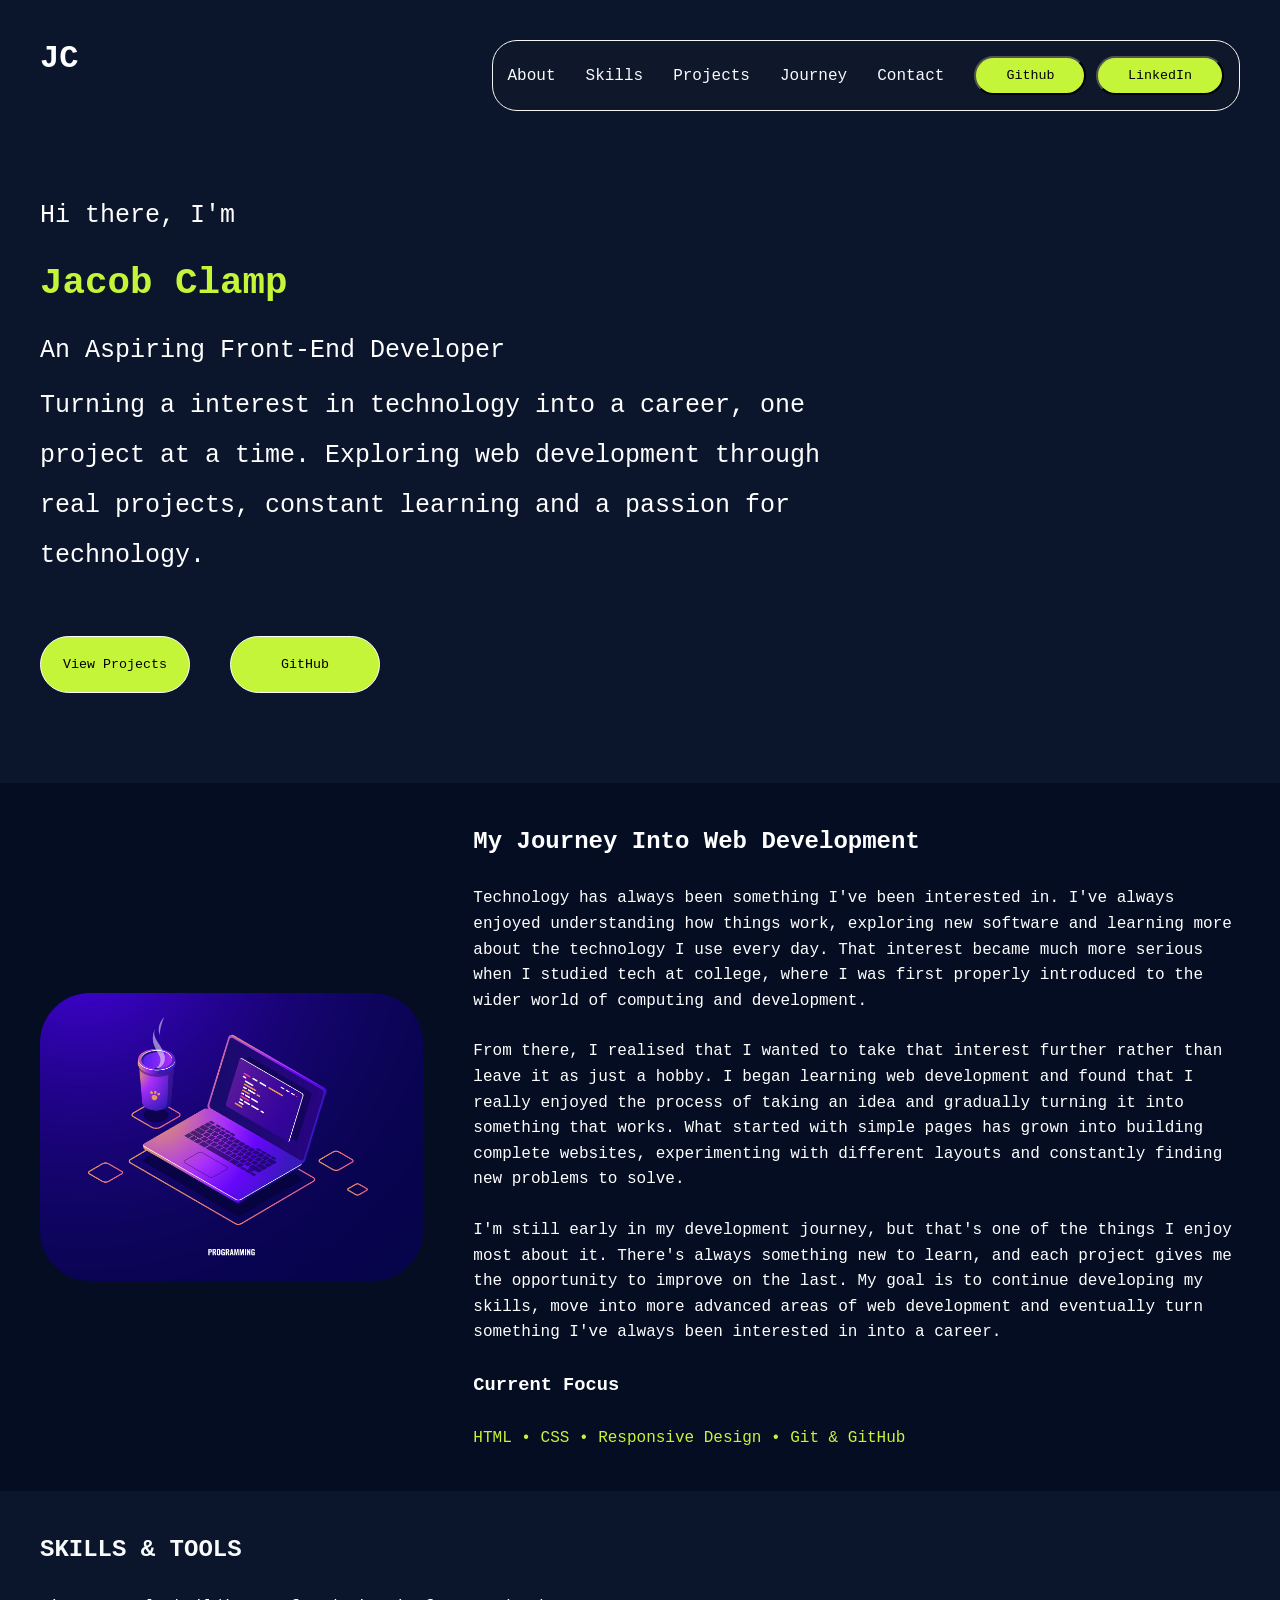
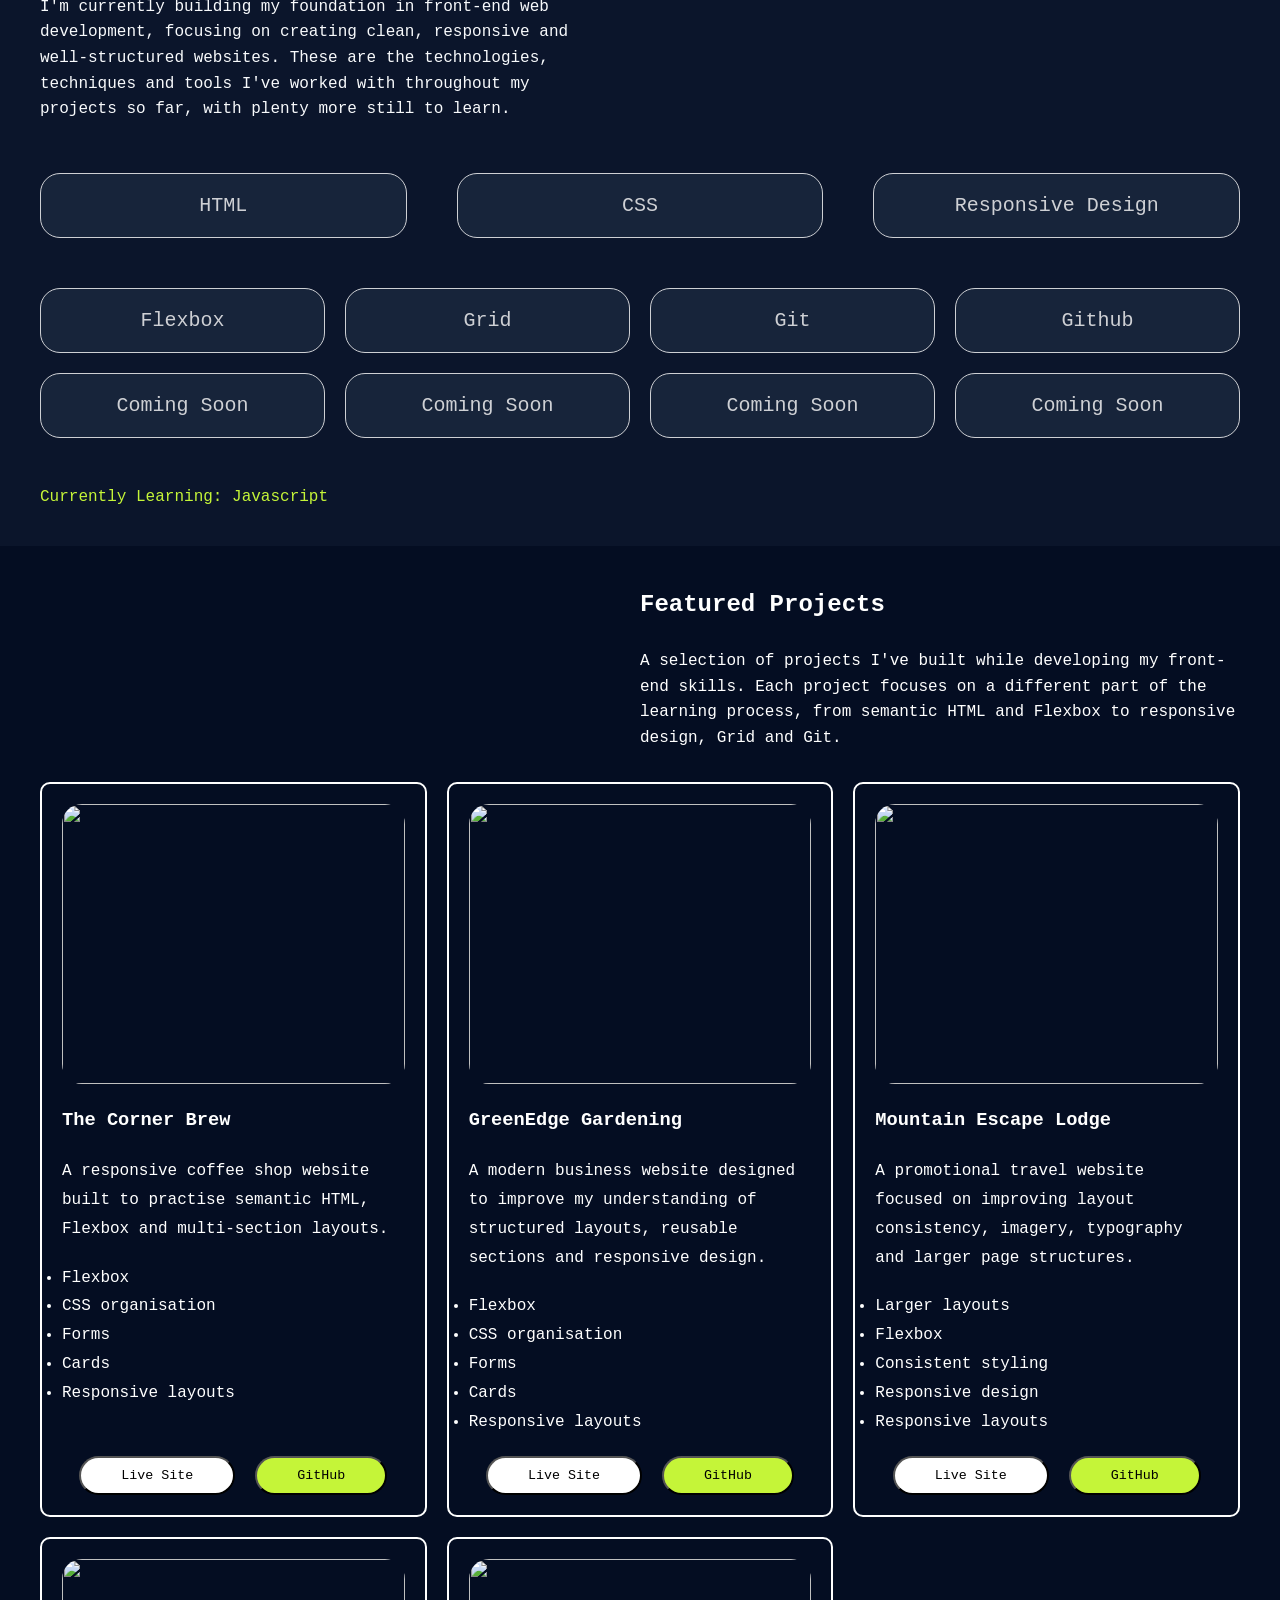
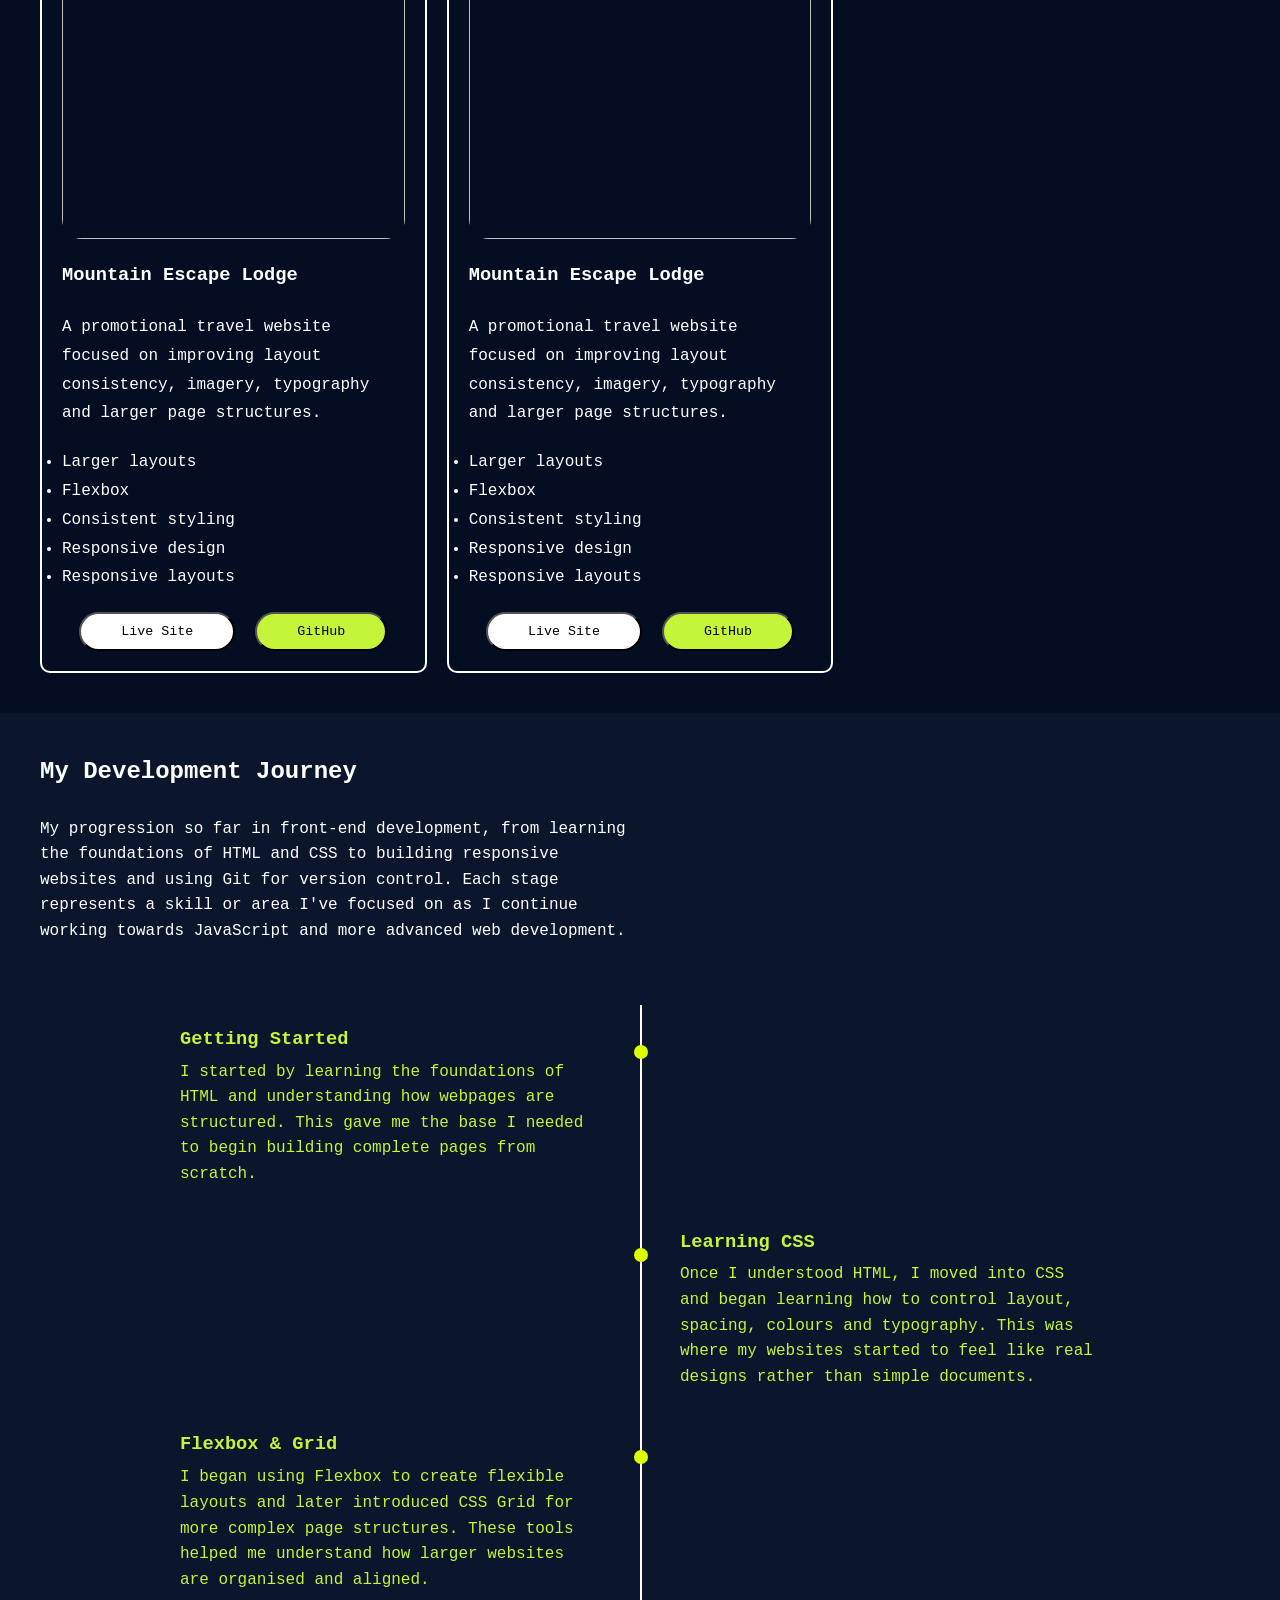
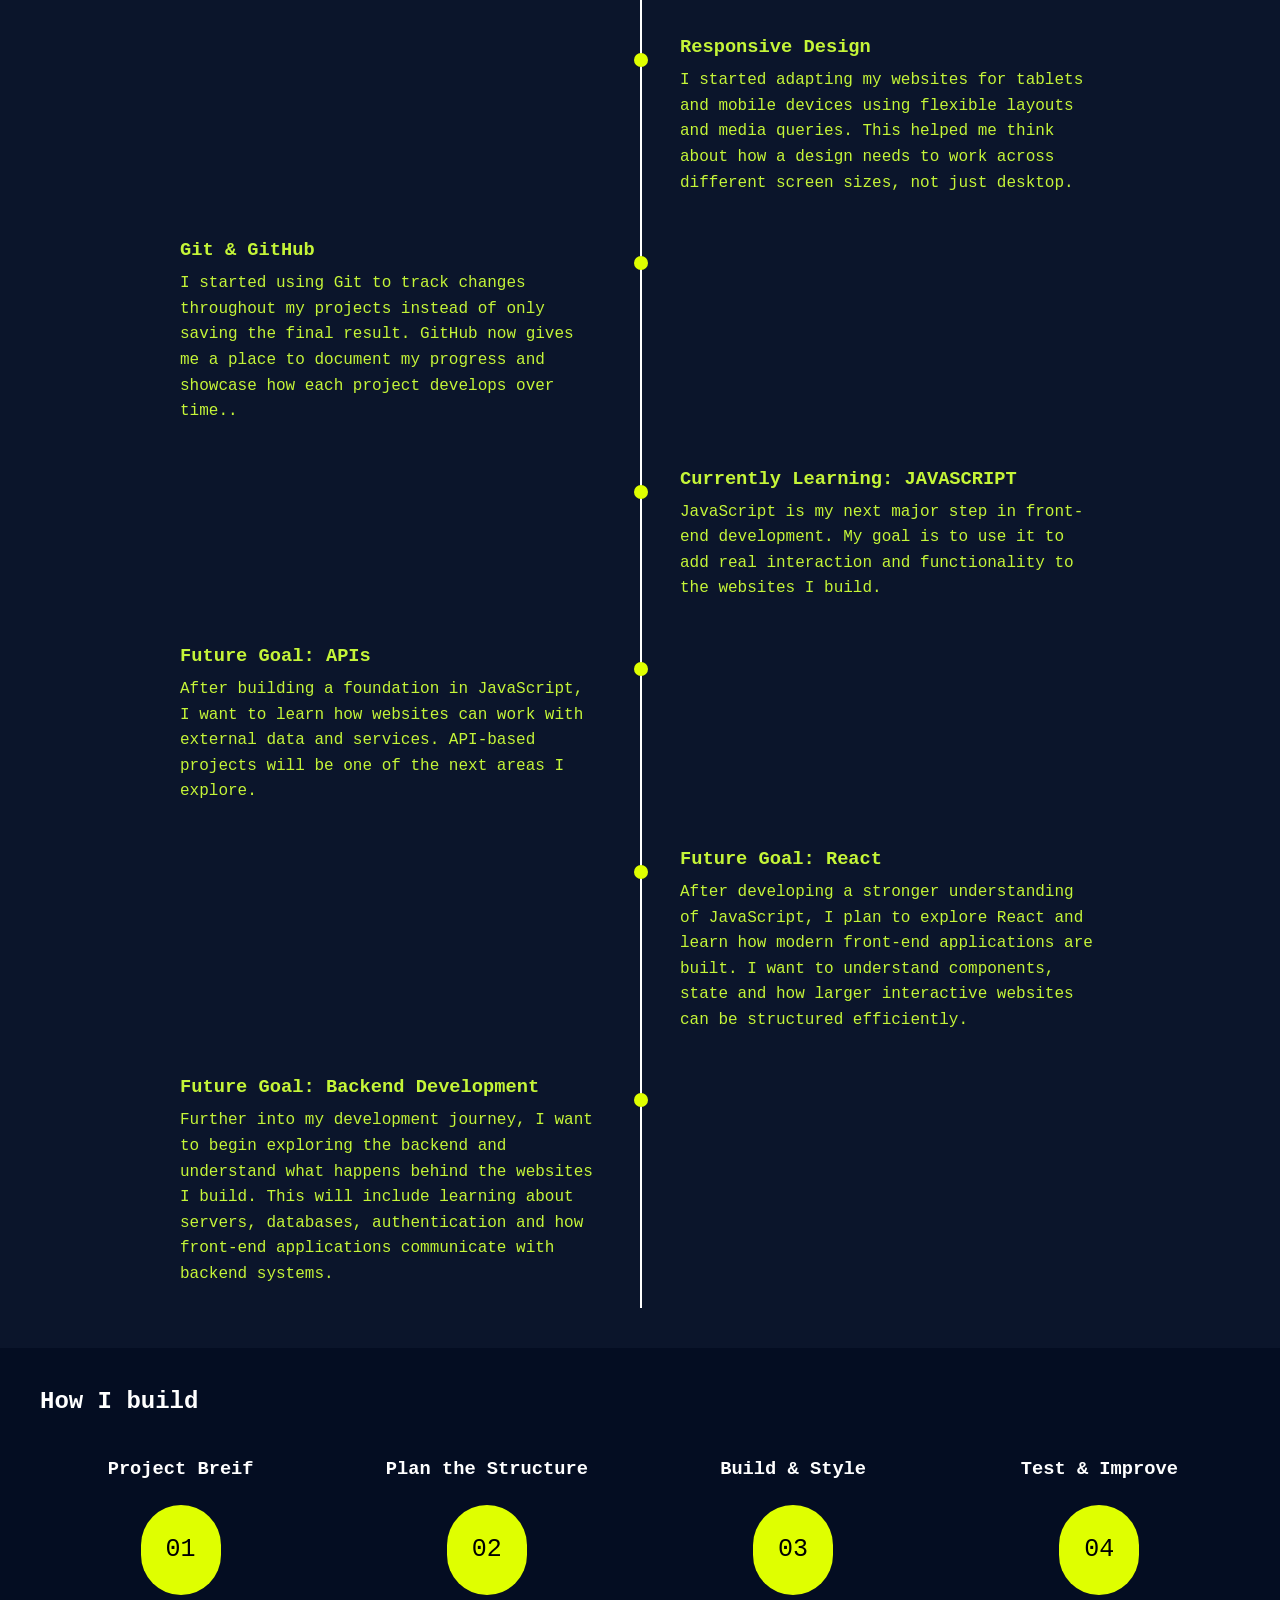
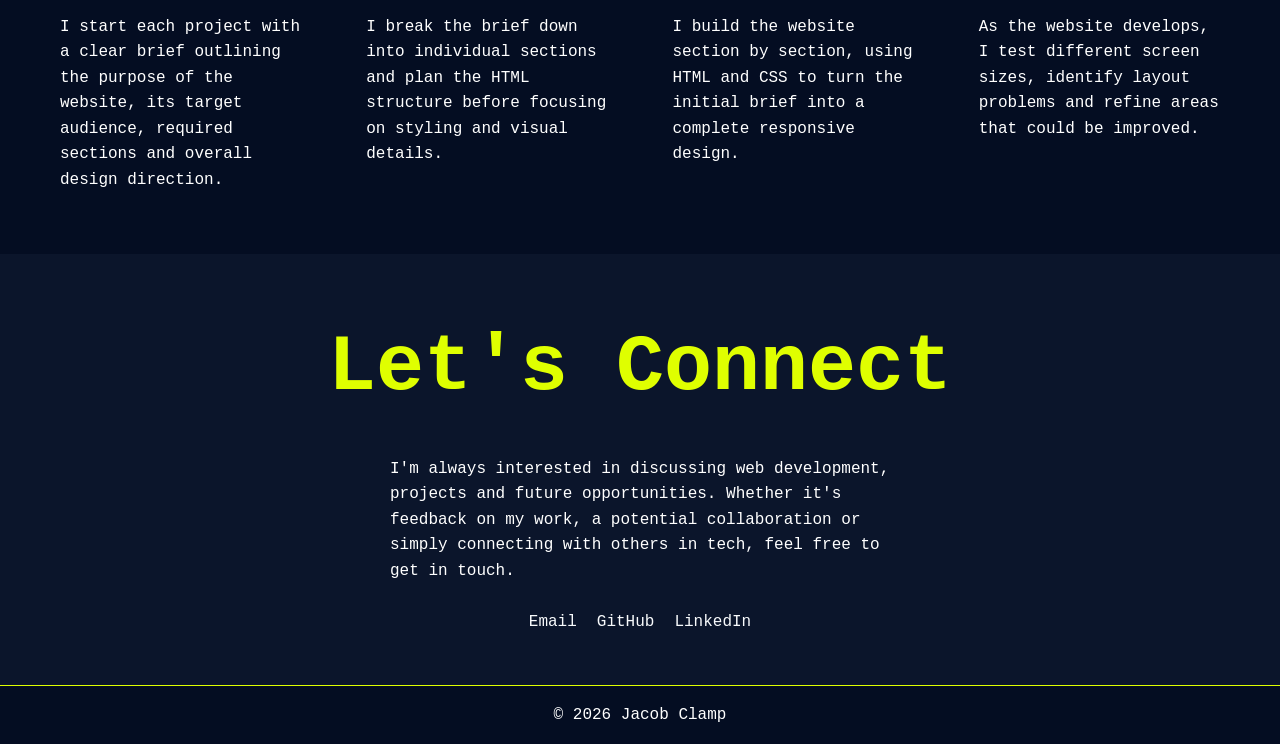
==== commit fbbb6e9f: "Improve responsive layout across screen sizes" ====
--- a/index.html
+++ b/index.html
@@ -4,6 +4,7 @@
     <meta charset="UTF-8" />
     <meta name="viewport" content="width=device-width, initial-scale=1.0" />
     <link rel="stylesheet" href="style.css" />
+    <script src="script.js" defer></script>
     <title>Jacob Clamp</title>
   </head>
   <body>
@@ -11,15 +12,23 @@
       <h1>JC</h1>
       <nav>
         <ul class="nav-ul">
-          <li><a href="#about">About</a></li>
-          <li><a href="#skill">Skills</a></li>
-          <li><a href="#projects">Projects</a></li>
-          <li><a href="#journey">Journey</a></li>
-          <li><a href="#contact">Contact</a></li>
+          <li><a href="#about"  class="nav-link">About</a></li>
+          <li><a href="#skill" class="nav-link">Skills</a></li>
+          <li><a href="#projects" class="nav-link">Projects</a></li>
+          <li><a href="#journey" class="nav-link">Journey</a></li>
+          <li><a href="#contact" class="nav-link">Contact</a></li>
+          <div class="nav-btn-wrap">
           <button>Github</button>
           <button>LinkedIn</button>
+        </div>
         </ul>
+        
       </nav>
+      <div class="hamburger">
+        <span class="bar"></span>
+        <span class="bar"></span>
+        <span class="bar"></span>
+      </div>
     </header>
     <main>
       <section class="hero" id="home">
@@ -212,6 +221,8 @@
           </article>
         </div>
       </section>
+
+      
       <section class="learning-journey" id="journey">
         <div class="journey-header">
           <h2>My Development Journey</h2>
--- a/style.css
+++ b/style.css
@@ -1,16 +1,31 @@
-*{
+* {
     margin: 0;
     padding: 0;
     box-sizing: border-box;
     scroll-behavior: smooth;
-    font-family:'Courier New', Courier, monospace
-}
-body{
+    font-family: 'Courier New', Courier, monospace;
+  }
+  
+  html,
+  body {
+    width: 100%;
+    max-width: 100%;
+    overflow-x: hidden;
+  }
+  
+  body {
     background-color: #0b152b;
-    
-
-}
-header{
+  }
+  
+  img {
+    display: block;
+    max-width: 100%;
+  }
+  
+  
+  /* NAV */
+  
+  header {
     display: flex;
     padding: 40px;
     justify-content: space-between;
@@ -18,14 +33,15 @@
     position: sticky;
     top: 0;
     z-index: 3;
-    
-}
-nav{
-    display: flex; 
+  }
+  
+  nav {
+    display: flex;
     background-color: #0F172A;
     border-radius: 25px;
-}
-.nav-ul{
+  }
+  
+  .nav-ul {
     display: flex;
     gap: 30px;
     list-style-type: none;
@@ -33,24 +49,44 @@
     padding: 15px;
     border-radius: 25px;
     align-items: center;
-}
-li a{
+  }
+  
+  li a {
     text-decoration: none;
     color: #F8FAFC;
-}
-
-li a:hover{
+  }
+  
+  li a:hover {
     border-bottom: 2px solid #dfff00;
     font-size: 20px;
-
-}
-ul button{
+  }
+  
+  ul button {
     background-color: rgb(197, 245, 56);
     padding: 10px 30px;
     border-radius: 20px;
     color: black;
-}
-.hero{
+  }
+  
+  .hamburger {
+    display: none;
+    cursor: pointer;
+  }
+  
+  .bar {
+    display: block;
+    width: 25px;
+    height: 3px;
+    margin: 5px auto;
+    -webkit-transition: all 0.3s ease-in-out;
+    transition: all 0.3s ease-in-out;
+    background-color: #dfff00;
+  }
+  
+  
+  /* HERO */
+  
+  .hero {
     display: flex;
     flex-direction: column;
     gap: 5px;
@@ -59,81 +95,102 @@
     line-height: 2;
     font-size: 25px;
     max-width: 900px;
-}
-.hero h2{
+  }
+  
+  .hero h2 {
     color: rgb(197, 245, 56);
-}
-.hero-btn-wrap{
-    display: flex;
-    padding: 50px 0px;
+  }
+  
+  .hero-btn-wrap {
+    display: flex;
+    padding: 50px 0;
     gap: 40px;
-    position: sticky;
-}
-.hero-btn-wrap button{
+  }
+  
+  .hero-btn-wrap button {
     border: 1px solid white;
     color: black;
     padding: 20px;
     min-width: 150px;
     border-radius: 80px;
     background-color: rgb(197, 245, 56);
-}
-.hero-btn-wrap button:hover{
+  }
+  
+  .hero-btn-wrap button:hover {
     font-size: 20px;
     border-bottom: 1px solid white;
-}
-.about{
+  }
+  
+  
+  /* ABOUT */
+  
+  .about {
     padding: 40px;
-    gap: 50px;
     background-color: #040d22;
-}
-.about-content-wrap{
+  }
+  
+  .about-content-wrap {
     align-items: center;
     display: grid;
     grid-template-columns: 1fr 2fr;
     max-width: 1200px;
     margin: 0 auto;
     gap: 50px;
-}
-
-.about-left img{
+  }
+  
+  .about-left,
+  .about-right {
+    min-width: 0;
+  }
+  
+  .about-left img {
+    width: 100%;
     max-width: 500px;
+    height: auto;
     border-radius: 50px;
-    
-}
-.about-right{
+  }
+  
+  .about-right {
     color: white;
     display: flex;
     flex-direction: column;
     line-height: 1.6;
     gap: 25px;
-}
-.about-fcs{
+  }
+  
+  .about-fcs {
     color: rgb(197, 245, 56);
-}
-.skills{
+  }
+  
+  
+  /* SKILLS */
+  
+  .skills {
     padding: 40px;
     display: flex;
     flex-direction: column;
     gap: 50px;
-}
-.skill-top{
+  }
+  
+  .skill-top {
     display: flex;
     flex-direction: column;
     max-width: 550px;
     gap: 25px;
     color: #F8FAFC;
-    line-height: 1.6
-}
-
-.skill-card-top-row{
+    line-height: 1.6;
+  }
+  
+  .skill-card-top-row {
     color: white;
     display: grid;
-    grid-template-columns: 1fr 1fr 1fr;
+    grid-template-columns: repeat(3, minmax(0, 1fr));
     gap: 50px;
-}
-.card{
-    display: flex;
-    background-color: whitesmoke;
+  }
+  
+  .card,
+  .card-soon {
+    display: flex;
     padding: 20px;
     border-radius: 20px;
     align-items: center;
@@ -142,32 +199,28 @@
     font-size: 20px;
     border: 1px solid white;
     opacity: 0.8;
-}
-.card-soon{
-    display: flex;
-    background-color: whitesmoke;
-    padding: 20px;
-    border-radius: 20px;
-    align-items: center;
-    justify-content: center;
-    background-color: #1b283e;
-    font-size: 20px;
-    border: 1px solid white;
-    opacity: 0.8;
-    color: white;
-
-}
-.skills-card-bottom-row{
+  }
+  
+  .card-soon {
+    color: white;
+  }
+  
+  .skills-card-bottom-row {
     display: grid;
     gap: 20px;
-    grid-template-columns: 1fr 1fr 1fr 1fr ;
-    color: white;
-}
-.current-skill{
+    grid-template-columns: repeat(4, minmax(0, 1fr));
+    color: white;
+  }
+  
+  .current-skill {
     display: flex;
     color: rgb(197, 245, 56);
-}
-.projects{
+  }
+  
+  
+  /* PROJECTS */
+  
+  .projects {
     display: flex;
     color: white;
     flex-direction: column;
@@ -175,24 +228,25 @@
     padding: 40px;
     align-items: flex-end;
     background-color: #040d22;
-    
-   
-}
-.project-header{
+  }
+  
+  .project-header {
     display: flex;
     flex-direction: column;
     line-height: 1.6;
     max-width: 600px;
     gap: 25px;
-}
-
-.projects-wrap{
+  }
+  
+  .projects-wrap {
     display: grid;
-    grid-template-columns: 1fr 1fr 1fr;
+    grid-template-columns: repeat(3, minmax(0, 1fr));
     gap: 20px;
+    width: 100%;
     align-items: stretch;
-}
-.project-card{
+  }
+  
+  .project-card {
     display: flex;
     flex-direction: column;
     padding: 20px;
@@ -200,53 +254,48 @@
     border-radius: 10px;
     line-height: 1.8;
     gap: 20px;
-    
-
-}
-.project-card img{
-    width: 400px;
+    min-width: 0;
+  }
+  
+  .project-card img {
+    width: 100%;
     height: 280px;
-    align-items: center;
-    justify-content: center;
+    object-fit: cover;
     border-radius: 20px;
-}
-.project-card-ul{
-    
-}
-.card-btn-wrap{
+  }
+  
+  .card-btn-wrap {
     display: flex;
     align-items: center;
     justify-content: center;
     gap: 20px;
     margin-top: auto;
-}
-.card-btn-left{
+    width: 100%;
+  }
+  
+  .card-btn-left {
     padding: 10px 40px;
     background-color: white;
-    color: black;border-radius: 20px;
-}
-.card-btn-right{
+    color: black;
+    border-radius: 20px;
+  }
+  
+  .card-btn-right {
     padding: 10px 40px;
-    
     border-radius: 20px;
     background-color: rgb(197, 245, 56);
-}
-.card-btn-left:hover{
-
-}
-.card-btn-right:hover{
-    
-}
-
-
-.learning-journey{
+  }
+  
+  
+  /* DEVELOPMENT JOURNEY */
+  
+  .learning-journey {
     padding: 40px;
     display: flex;
     flex-direction: column;
-    
-
-}
-.journey-header{
+  }
+  
+  .journey-header {
     margin-bottom: 60px;
     color: white;
     display: flex;
@@ -255,23 +304,24 @@
     line-height: 1.6;
     max-width: 600px;
     justify-content: center;
-   
-
-}
-.timeline{
+  }
+  
+  .timeline {
     position: relative;
     max-width: 1000px;
+    width: 100%;
     margin: 0 auto;
     color: rgb(197, 245, 56);
-    
-}
-.timeline-content{
+  }
+  
+  .timeline-content {
     display: flex;
     flex-direction: column;
     gap: 5px;
     line-height: 1.6;
-}
-.timeline::before {
+  }
+  
+  .timeline::before {
     content: "";
     position: absolute;
     width: 2px;
@@ -280,8 +330,9 @@
     bottom: 0;
     left: 50%;
     z-index: 0;
-}
-.timeline-item::after {
+  }
+  
+  .timeline-item::after {
     content: "";
     position: absolute;
     width: 14px;
@@ -290,64 +341,79 @@
     background-color: #dfff00;
     top: 40px;
     z-index: 2;
-}
-.timeline-item {
+  }
+  
+  .timeline-item {
     position: relative;
     width: 50%;
     padding: 20px 40px;
     z-index: 1;
-}
-.timeline-item.left {
+  }
+  
+  .timeline-item.left {
     left: 0;
-}
-.timeline-item.right {
+  }
+  
+  .timeline-item.right {
     left: 50%;
-}
-.timeline-item.left::after {
+  }
+  
+  .timeline-item.left::after {
     right: -8px;
-}
-.timeline-item.right::after {
+  }
+  
+  .timeline-item.right::after {
     left: -6px;
-}
-
-.dev-workflow{
+  }
+  
+  
+  /* HOW I BUILD */
+  
+  .dev-workflow {
     display: flex;
     flex-direction: column;
     gap: 20px;
     padding: 40px;
     color: white;
     background-color: #040d22;
-    
-}
-.workflow-wrap{
+  }
+  
+  .workflow-wrap {
     display: flex;
     gap: 25px;
     line-height: 1.6;
-    flex-direction: row; 
-}
-.workflow-card{
+    flex-direction: row;
+  }
+  
+  .workflow-card {
     display: flex;
     flex-direction: column;
     padding: 20px;
     align-items: center;
     gap: 20px;
-    
-
-}
-.workflow-num{
-    padding:25px;
+    flex: 1;
+    min-width: 0;
+  }
+  
+  .workflow-num {
+    padding: 25px;
     border-radius: 260px;
     font-size: 25px;
     background-color: #dfff00;
     color: black;
-}
-.contact{
+  }
+  
+  
+  /* CONTACT */
+  
+  .contact {
     display: flex;
     color: white;
     gap: 30px;
     justify-content: center;
-}
-.contact-wrap{
+  }
+  
+  .contact-wrap {
     display: flex;
     flex-direction: column;
     padding: 50px;
@@ -356,234 +422,403 @@
     gap: 25px;
     line-height: 1.6;
     max-width: 800px;
-}
-.contact-wrap h2{
+    width: 100%;
+  }
+  
+  .contact-wrap h2 {
     color: #dfff00;
     font-size: 80px;
-}
-.contact-wrap ul{
+  }
+  
+  .contact-wrap ul {
     display: flex;
     gap: 20px;
     list-style-type: none;
-}
-.connect-content{
+  }
+  
+  .connect-content {
     max-width: 500px;
-}
-footer{
+  }
+  
+  
+  /* FOOTER */
+  
+  footer {
     display: flex;
     justify-content: center;
     color: white;
     border-top: 1px solid #dfff00;
     padding: 20px;
     background-color: #040d22;
-}
-
-
-
-
-#about{
+  }
+  
+  
+  /* SCROLL POSITION */
+  
+  #about {
     scroll-margin-top: 100px;
-}
-#skill{
-    scroll-margin-top:45px;
-}
-#projects{
+  }
+  
+  #skill {
+    scroll-margin-top: 45px;
+  }
+  
+  #projects {
     scroll-margin-top: 140px;
-}
-#journey{
+  }
+  
+  #journey {
     scroll-margin-top: 50px;
-}
-#contact{
-    scroll-margin-top: 300px ;
-}
-
-
-@media(max-width:900px){
-    header{
+  }
+  
+  #contact {
+    scroll-margin-top: 300px;
+  }
+  
+  
+  /* SMALLER DESKTOP */
+  
+  @media (max-width: 1165px) {
+  
+    .about-content-wrap {
+        grid-template-columns: 1fr;
+    }
+  
+    .about-left {
+        display: flex;
+        justify-content: center;
+    }
+  }
+  
+  
+  /* TABLET */
+  
+  @media (max-width: 900px) {
+  
+    header {
+        display: flex;
+        flex-direction: row;
+        align-items: flex-end;
+        gap: 20px;
+    }
+  
+    header h1 {
+        display: none;
+    }
+  
+    .hamburger {
+        display: block;
+        z-index: 5;
+    }
+  
+    .hamburger.active .bar:nth-child(2) {
+        opacity: 0;
+    }
+  
+    .hamburger.active .bar:nth-child(1) {
+        transform: translateY(8px) rotate(45deg);
+    }
+  
+    .hamburger.active .bar:nth-child(3) {
+        transform: translateY(-8px) rotate(-45deg);
+    }
+  
+    .nav-ul {
+        position: fixed;
+        right: -45%;
+        top: 0;
+        flex-direction: column;
+        background-color: #122247;
+        text-align: center;
+        transition: 0.3s;
+        min-height: 100vh;
+        width: 35%;
+        gap: 30px;
+        align-items: flex-end;
+        border-radius: 0;
+        border: none;
+        padding: 100px 40px;
+        z-index: 4;
+    }
+  
+    .nav-ul li {
+        border-bottom: 2px dashed #dfff00;
+    }
+  
+    .nav-btn-wrap {
         display: flex;
         flex-direction: column;
-        align-items: center;
+        justify-content: center;
         gap: 20px;
     }
-    .about-content-wrap{
-        display: grid;
+  
+    .nav-ul.active {
+        right: 0;
+    }
+  
+    .about-content-wrap {
         grid-template-columns: 1fr;
-        align-items: center;
-        justify-content: center;
-    }
-    .about-left{
+    }
+  
+    .about-left {
         display: flex;
         align-items: center;
         justify-content: center;
     }
-    .projects{
-        display: flex;
+  
+    .projects {
         align-items: center;
     }
-    .project-header{
-        display: flex;
+  
+    .project-header {
         align-self: center;
     }
-    .projects-wrap{
-        display: grid;
-        grid-template-columns: 1fr 1fr;
-        align-items: center;
-    }
-    .project-card{
-        display: flex;
-        align-items: center;
-        min-height: 750px;
-
-    }
-    .project-card img{
-         width: 300px;
-    }
-    #about{
-        scroll-margin-top: 150px;
-    }
-    #skill{
-        scroll-margin-top: 130px;
-    }
-    #projects{
-        scroll-margin-top: 125px;
-    }
-    #journey{
-        scroll-margin-top: 130px;
-    }
-    #contact{
-        scroll-margin-top: 0px ;
-    }
-    .workflow-wrap{
+  
+    .projects-wrap {
+        grid-template-columns: repeat(2, minmax(0, 1fr));
+    }
+  
+    .project-card {
+        width: 100%;
+    }
+  
+    .project-card img {
+        width: 100%;
+        height: 200px;
+    }
+  
+    .card-btn-wrap {
+        flex-wrap: nowrap;
+    }
+  
+    .card-btn-wrap button {
+        padding: 10px 20px;
+        flex: 1;
+        white-space: nowrap;
+    }
+  
+    .workflow-wrap {
         display: grid;
         grid-template-columns: 1fr 1fr;
         gap: 20px;
     }
-    .workflow-card{
-        display: flex;
-        align-items: center;
-    }
-
-
-}
-
-@media(max-width:600px){
-    .projects-wrap{
-        display: grid;
+  
+    #about {
+        scroll-margin-top: 150px;
+    }
+  
+    #skill {
+        scroll-margin-top: 130px;
+    }
+  
+    #projects {
+        scroll-margin-top: 125px;
+    }
+  
+    #journey {
+        scroll-margin-top: 130px;
+    }
+  
+    #contact {
+        scroll-margin-top: 0;
+    }
+  }
+  
+  
+  /* NARROW TABLET */
+  
+  @media (max-width: 750px) {
+  
+    .projects {
+        padding-left: 30px;
+        padding-right: 30px;
+    }
+  
+    .project-card {
+        padding: 15px;
+        gap: 15px;
+        line-height: 1.6;
+    }
+  
+    .card-btn-wrap {
+        gap: 10px;
+    }
+  }
+  
+  
+  /* PHONE */
+  
+  @media (max-width: 600px) {
+  
+    header {
+        padding: 25px 20px;
+    }
+  
+    .hero {
+        width: 100%;
+        max-width: 100%;
+        padding: 30px 20px;
+    }
+  
+    .about,
+    .skills,
+    .projects,
+    .learning-journey,
+    .dev-workflow {
+        padding-left: 20px;
+        padding-right: 20px;
+    }
+  
+    .projects-wrap {
         grid-template-columns: 1fr;
-    }
-    .project-card{
-        padding: 5px;
-        display: flex;
+        padding: 0;
+    }
+  
+    .project-card {
+        width: 100%;
         padding: 20px;
+    }
+  
+    .project-card img {
+        width: 100%;
+        height: auto;
+        aspect-ratio: 16 / 10;
+        object-fit: cover;
+    }
+  
+    .skill-card-top-row {
+        gap: 20px;
+    }
+  
+    .skills-card-bottom-row {
+        grid-template-columns: 1fr 1fr;
+    }
+  
+    .contact-wrap {
+        width: 100%;
+        padding: 50px 20px;
+    }
+  
+    .contact-wrap h2 {
+        font-size: clamp(40px, 12vw, 60px);
+        text-align: center;
+    }
+  
+    .contact-wrap ul {
+        flex-wrap: wrap;
         justify-content: center;
     }
-    .card-btn-wrap{
-        margin-top: 10px;
-    }
-    
-}
-@media(max-width:390px){
-
-
-
-    .hero{
-        line-height: 1.4;
-
-    }
-    .hero-btn-wrap{
-        display: flex;
-        flex-direction: column;
-        gap: 10px;
-    }
-    .about-left img{
-        width: 325px;
-        height: 325px;
-    }
-    .skill-card-top-row{
-        display: grid;
+  }
+  
+  
+  /* MOBILE TIMELINE */
+  
+  @media (max-width: 545px) {
+  
+    .timeline {
+        width: 100%;
+    }
+  
+    .timeline::before {
+        left: 0;
+    }
+  
+    .timeline-item {
+        width: 100%;
+        left: 0;
+        padding: 20px 0 20px 40px;
+    }
+  
+    .timeline-item.left,
+    .timeline-item.right {
+        width: 100%;
+        left: 0;
+    }
+  
+    .timeline-item.left::after,
+    .timeline-item.right::after {
+        left: -6px;
+        right: auto;
+    }
+  
+    .timeline-content {
+        width: 100%;
+    }
+  
+    .skill-card-top-row {
         grid-template-columns: 1fr;
         gap: 20px;
     }
-    .skills-card-bottom-row{
-        display: grid;
+  
+    .about-right {
+        padding: 0;
+    }
+  }
+  
+  
+  /* SMALL PHONE */
+  
+  @media (max-width: 438px) {
+  
+    .about {
+        padding-left: 20px;
+        padding-right: 20px;
+    }
+  
+    .about-left img {
+        width: 100%;
+        max-width: 325px;
+        height: auto;
+    }
+  
+    .projects {
+        padding-left: 15px;
+        padding-right: 15px;
+    }
+  
+    .project-card {
+        padding: 15px;
+    }
+  
+    .card-btn-wrap button {
+        padding: 10px 12px;
+    }
+  }
+  
+  
+  /* VERY SMALL PHONE */
+  
+  @media (max-width: 400px) {
+  
+    .hero {
+        line-height: 1.4;
+    }
+  
+    .hero-btn-wrap {
+        flex-direction: column;
+        gap: 20px;
+    }
+  
+    .hero-btn-wrap button {
+        width: 100%;
+    }
+  
+    .skills-card-bottom-row {
         grid-template-columns: 1fr 1fr;
     }
-    .workflow-wrap{
-        display: grid;
+  
+    .workflow-wrap {
         grid-template-columns: 1fr;
     }
-
-
-
-
-
-
-
-
-
-
-
-
-
-
-
-
-
-
-
-
-    .timeline::before {
-        content: "";
-        position: absolute;
-        width: 2px;
-        background-color: white;
-        top: 0;
-        bottom: 0;
-        left: 0%;
-        z-index: 0;
-       
-    }
-    .timeline-item  {
-        position: relative;
-        width: 50%;
-        padding: 20px 40px;
-        z-index: 1;
-    }
-    .timeline-content{
-        display: flex;
-        width: 100%;
-    }
-    .timeline-item.left {
-        left: 0px;
-        width: 100%;
-    }
-    .timeline-item.right {
-        left: 0%;
-        width: 100%;
-    }
-    .timeline-item.left::after {
-        right: 302px;
-    }
-    .timeline-item.right::after {
-        left: -6px;
-    }
-    
-}
-
-@media(max-width:2500px){
-    
-    .content-wrap{
-        
-        
-        
-    }
-}
-
-
-
-
-
-
-
-
-
+  
+    .nav-ul {
+        right: -100%;
+        width: 100%;
+        min-height: 100vh;
+        padding: 100px 40px;
+    }
+  
+    .nav-ul.active {
+        right: 0;
+    }
+  }
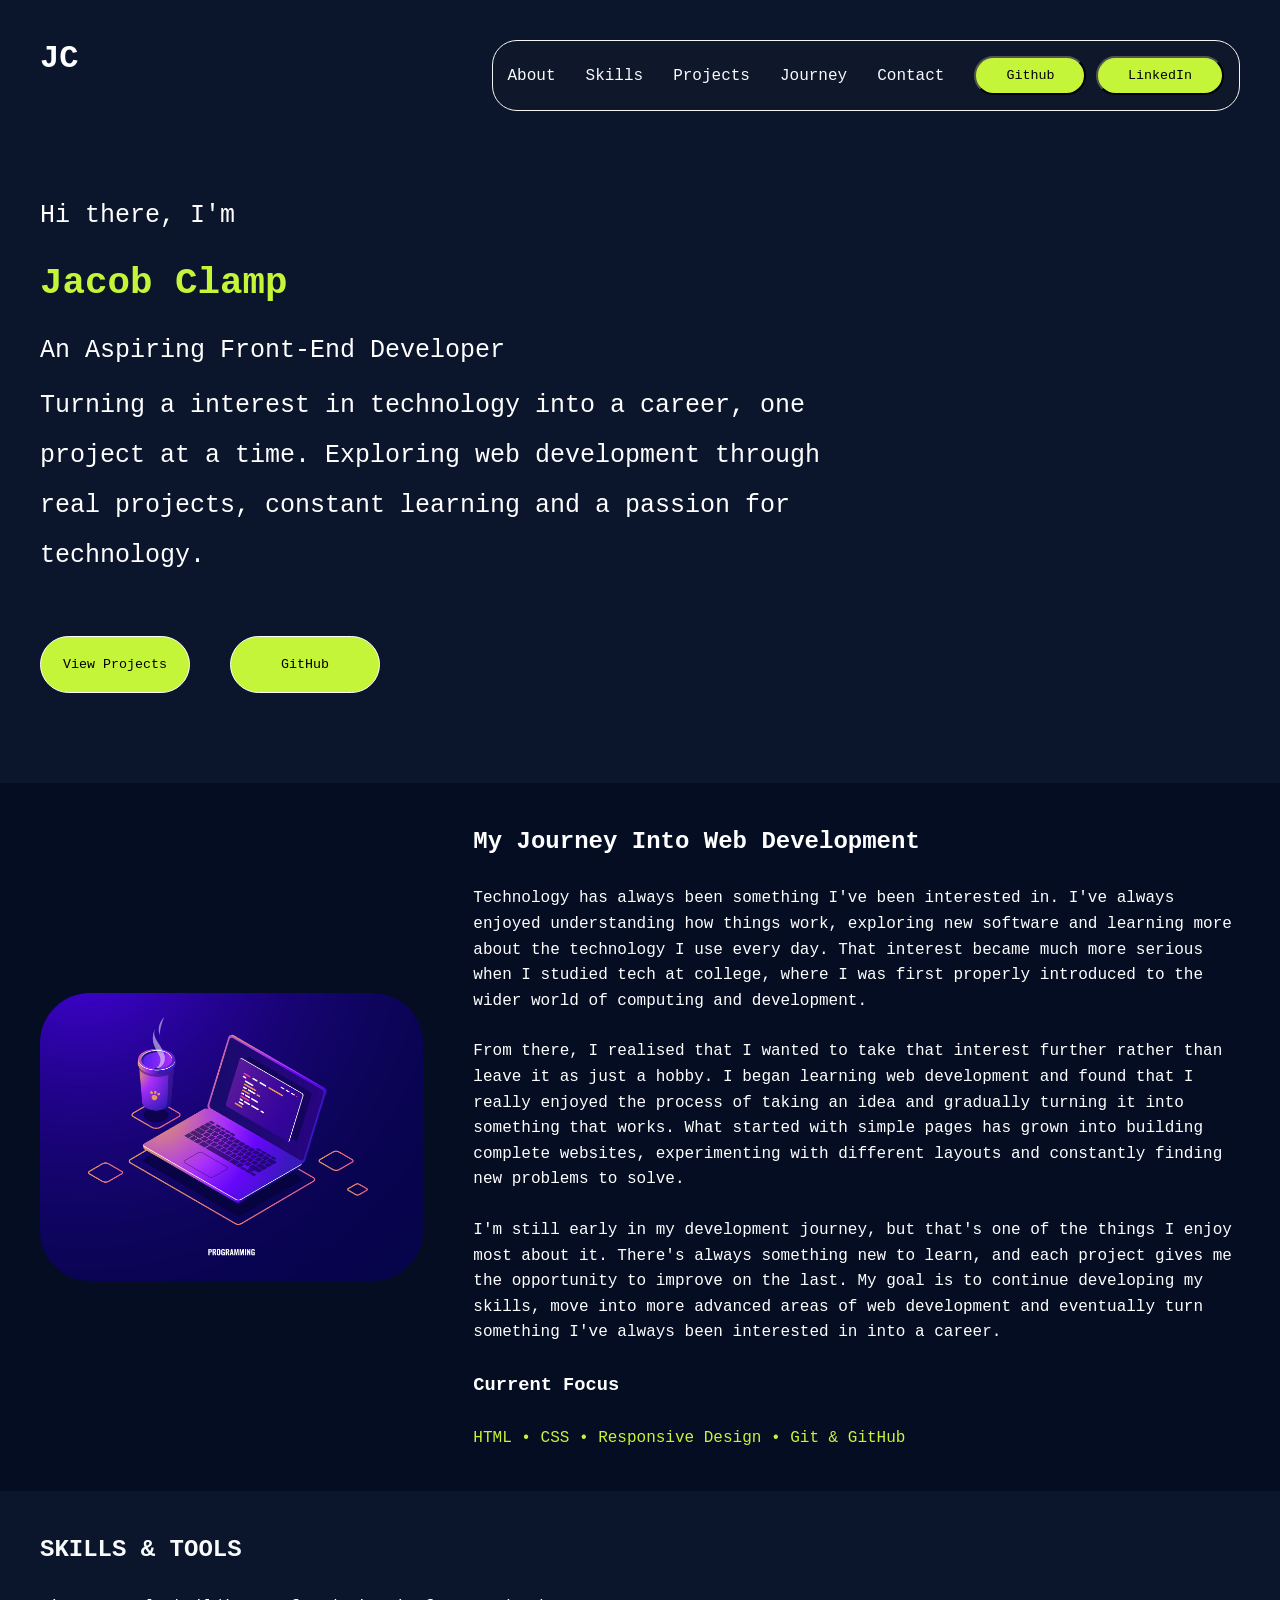
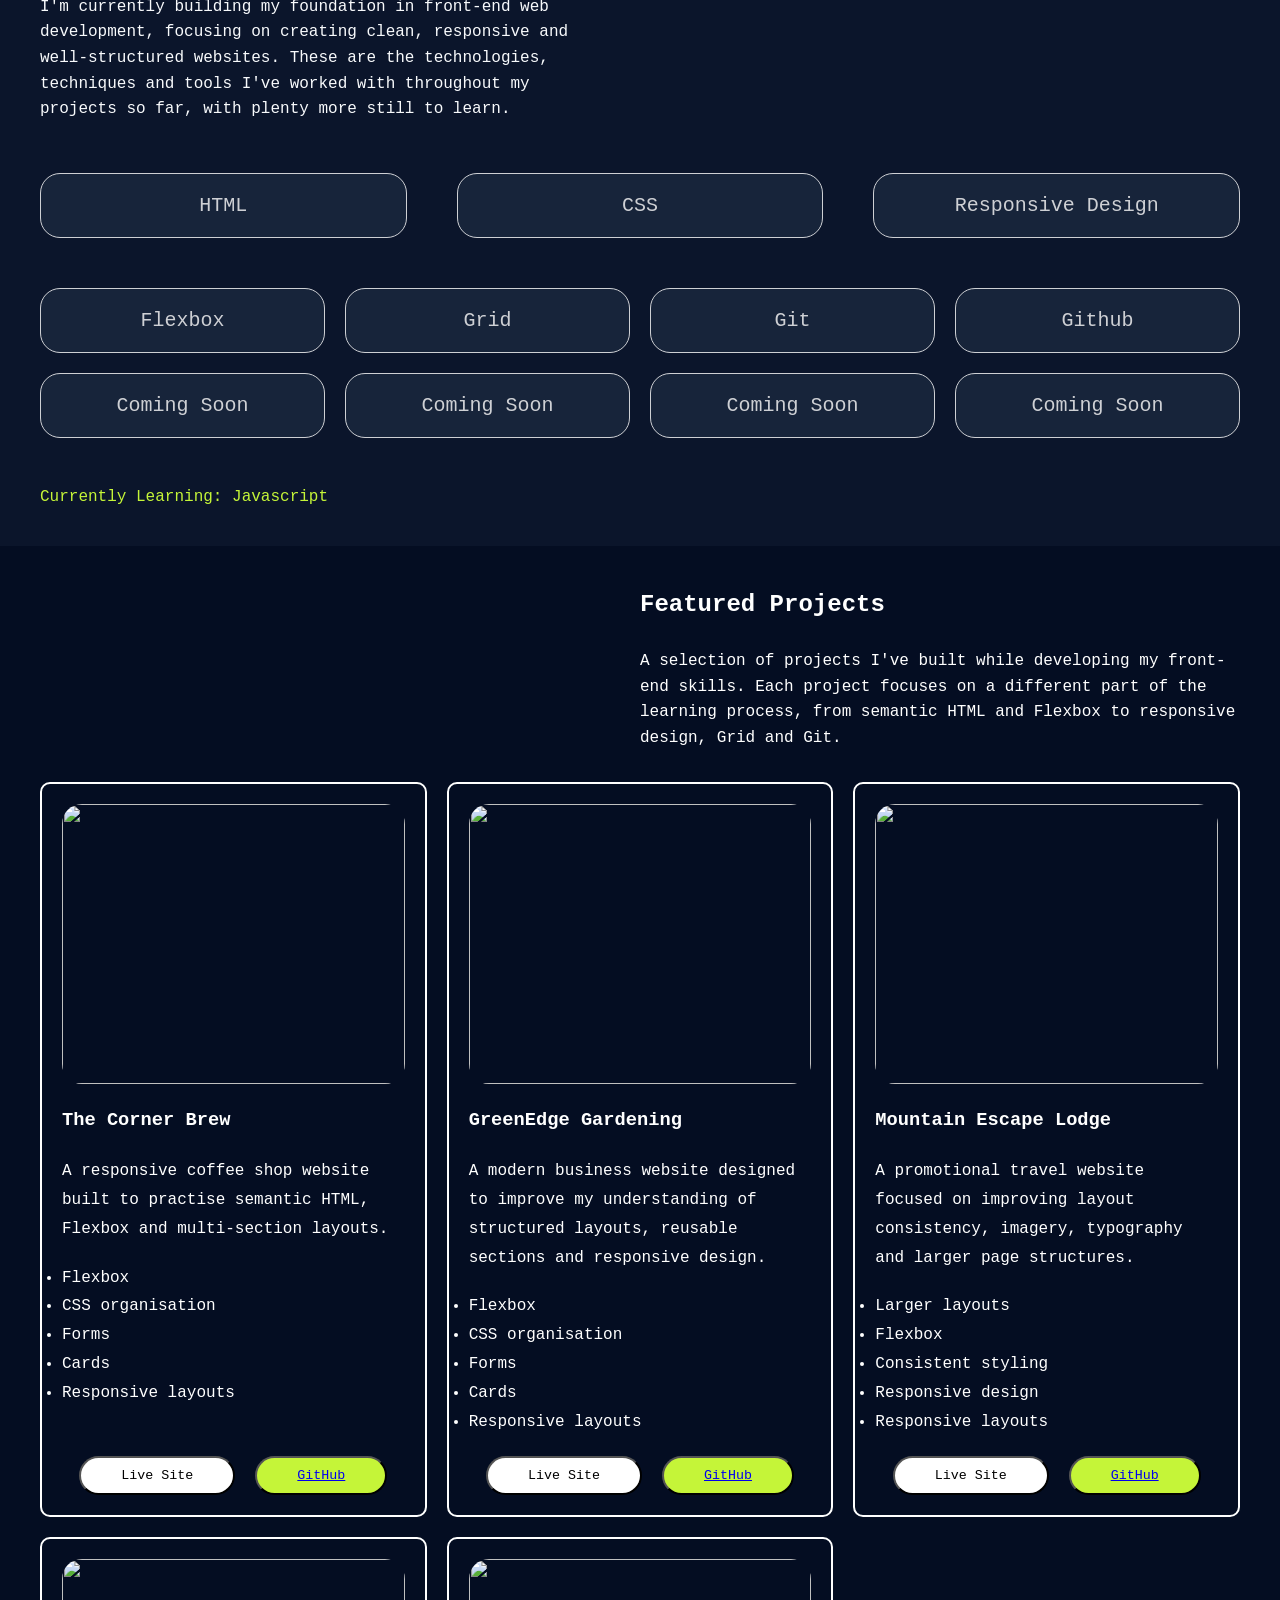
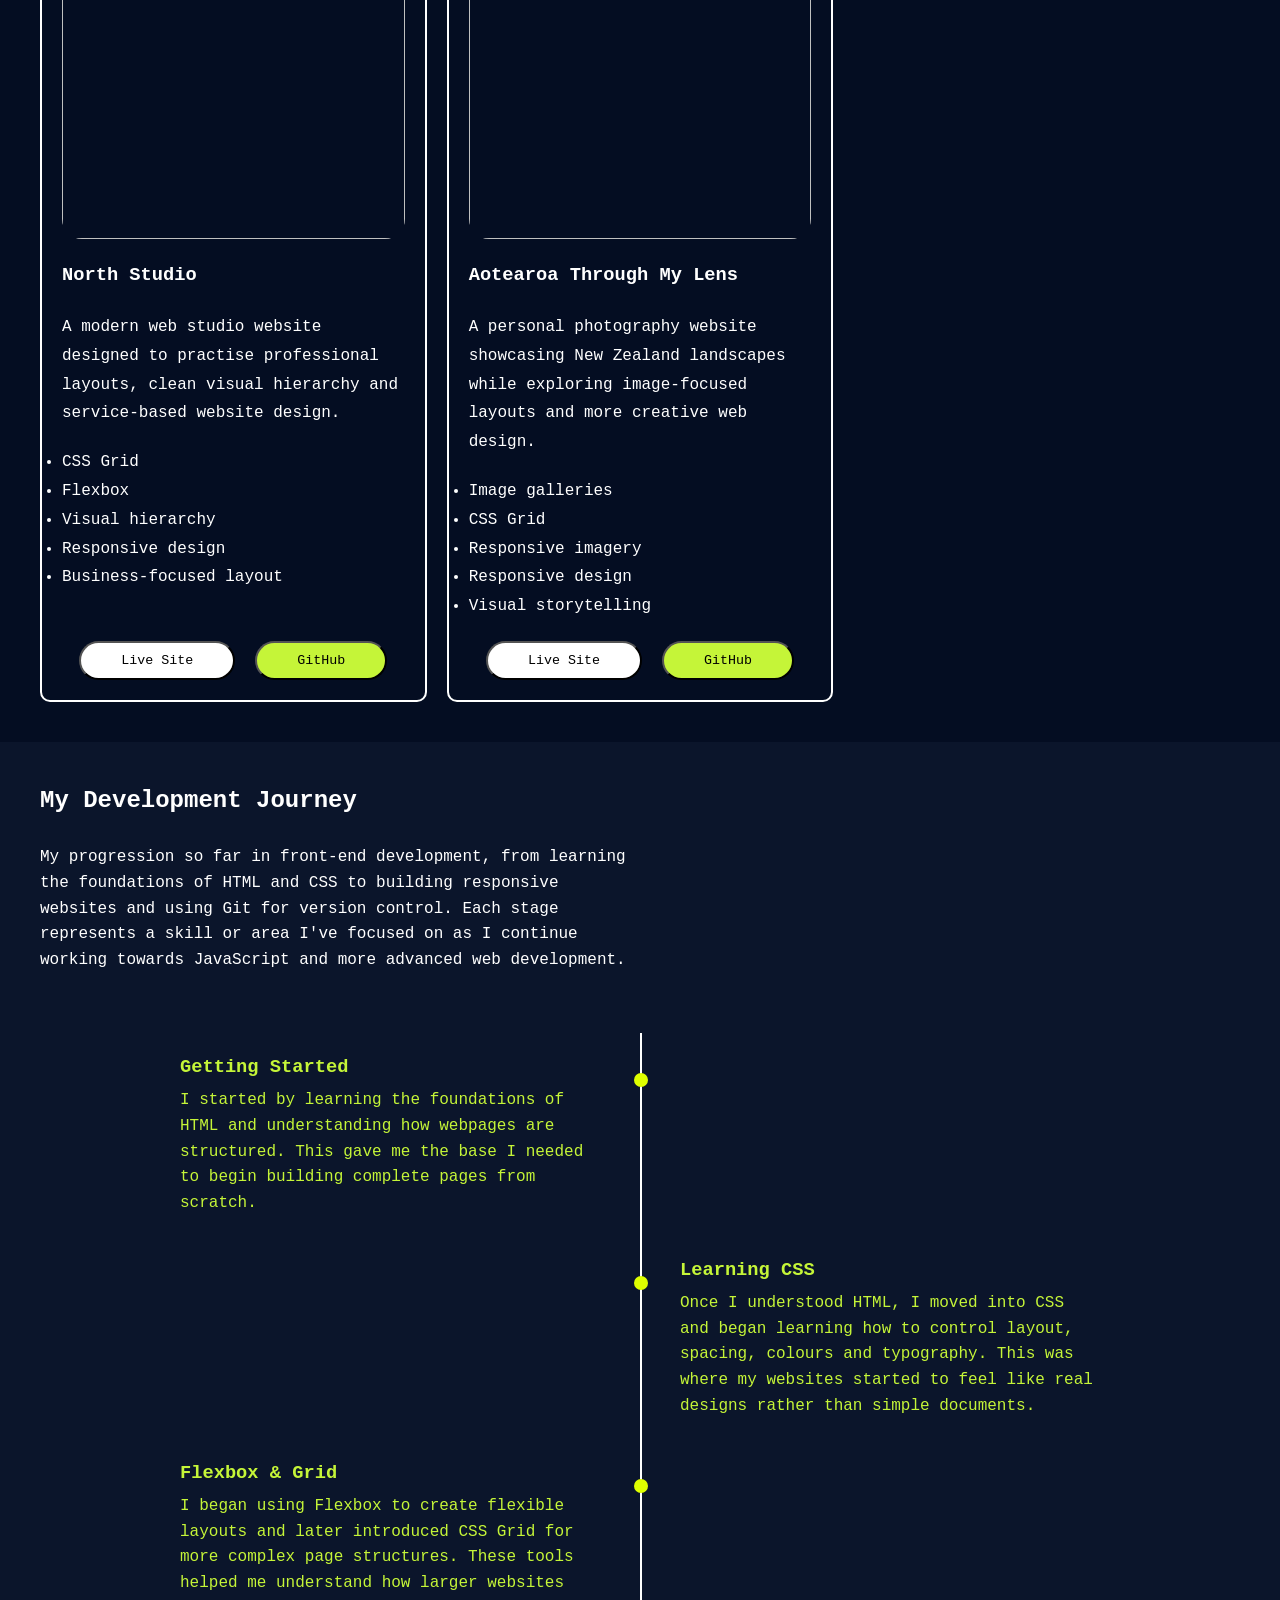
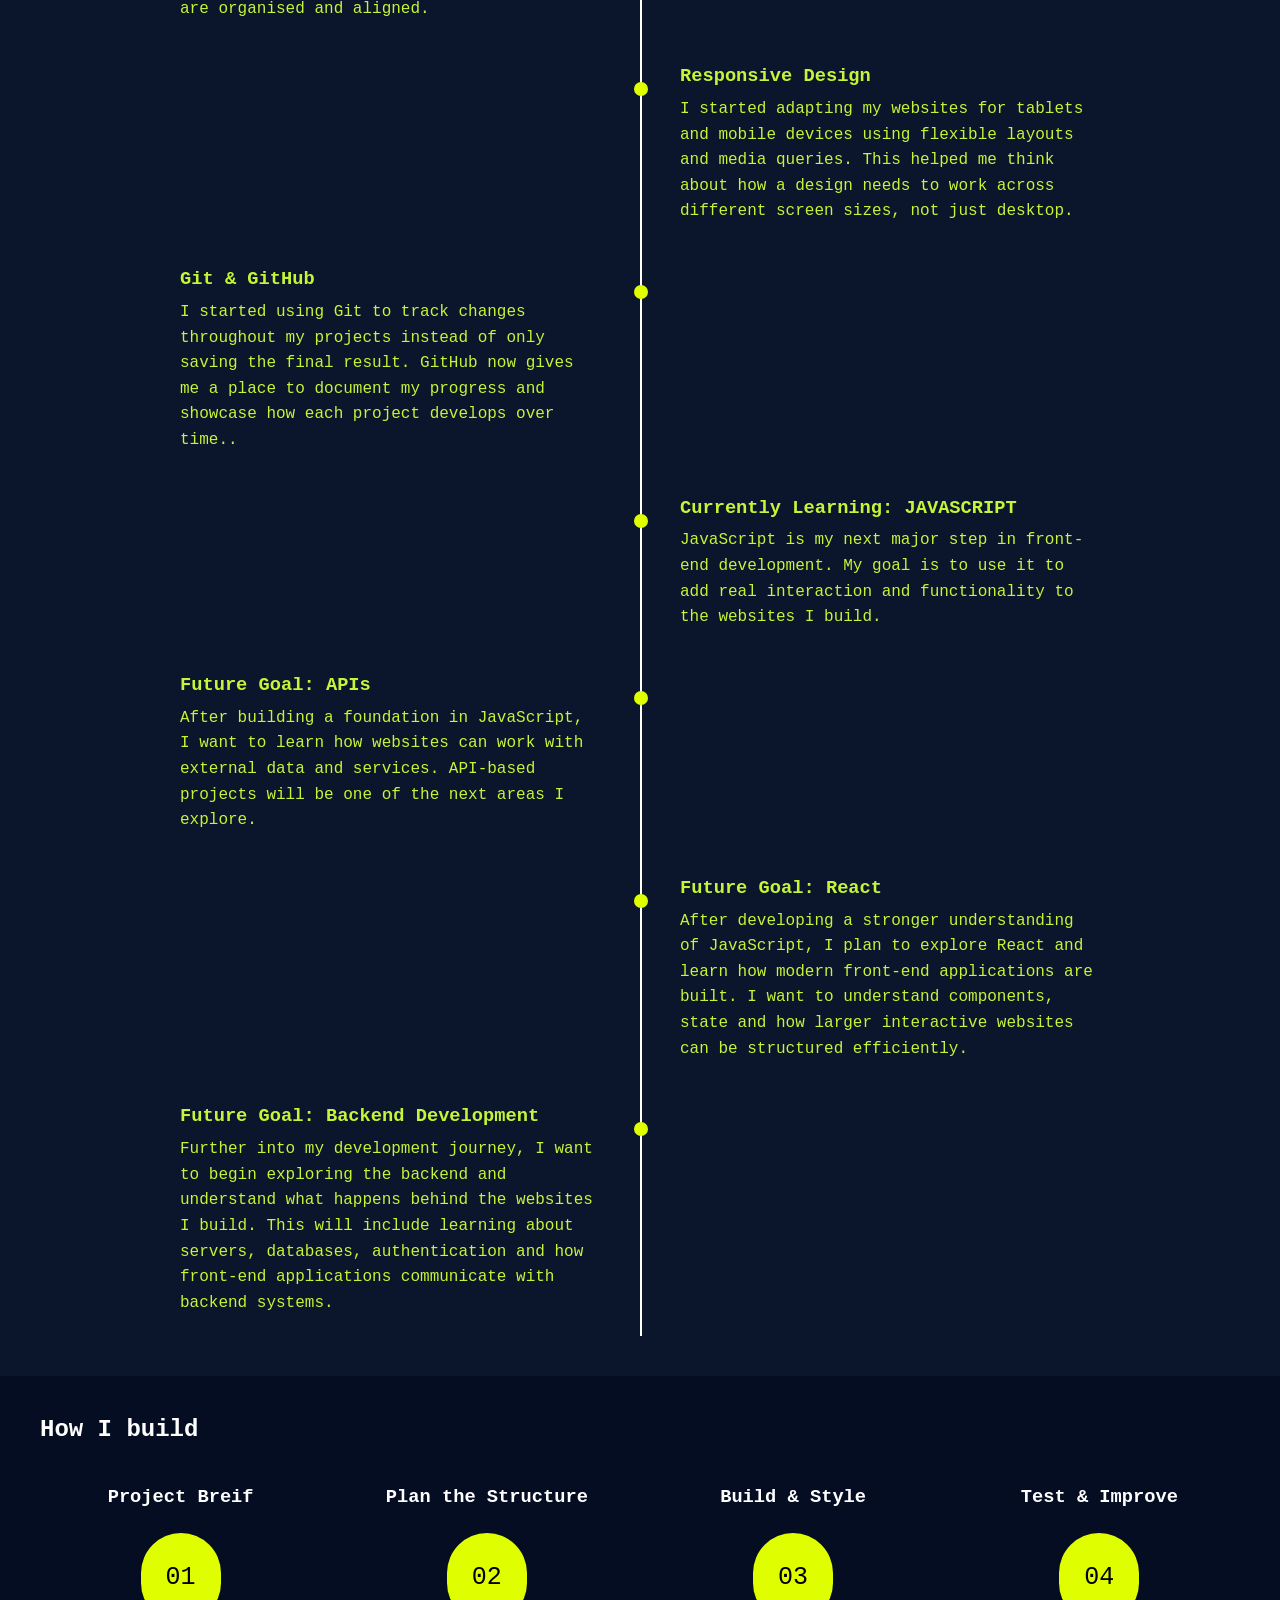
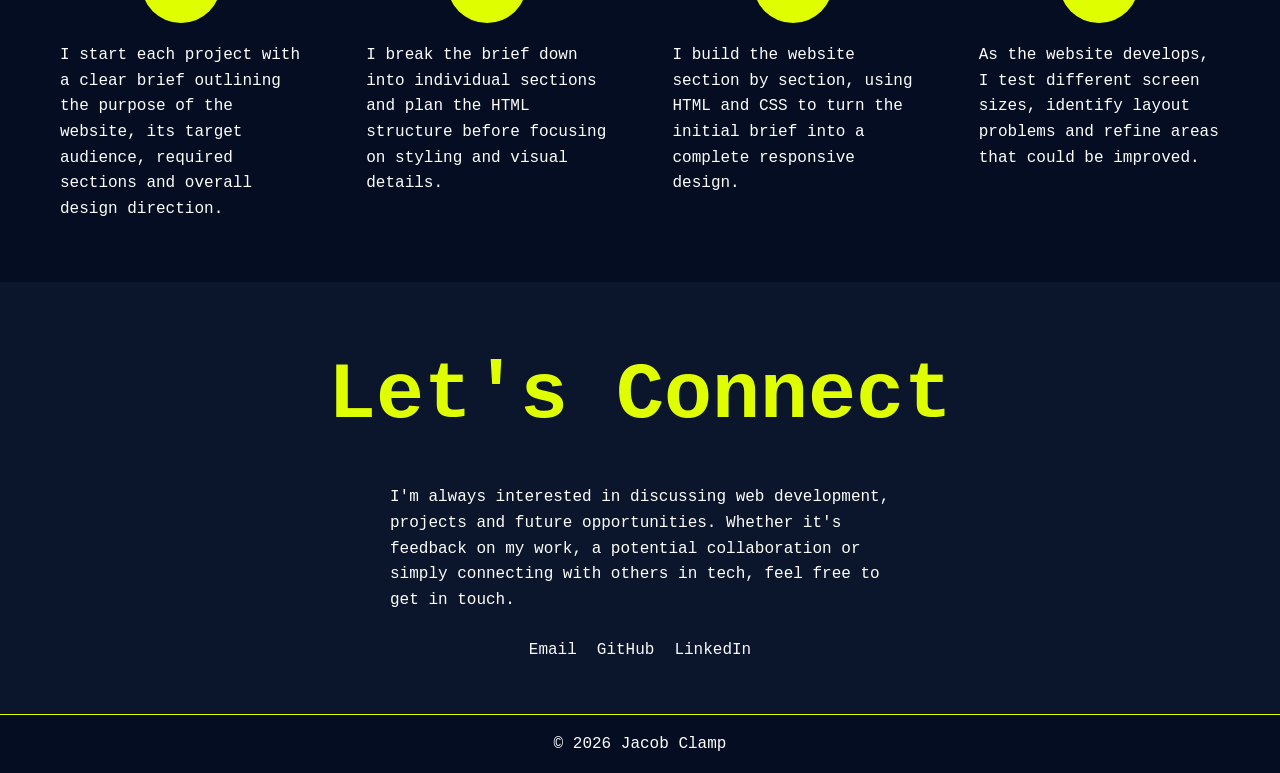
==== commit 74ea3999: "Added imgs to the project cards" ====
--- a/index.html
+++ b/index.html
@@ -125,7 +125,7 @@
         </div>
         <div class="projects-wrap">
           <article class="project-card">
-            <img src="/Personal-Portfolio/images/Coding.jpg" alt="" />
+            <img src="/Web-Dev-Projects/Personal-Portfolio/images/The Corner Brew.jpg" alt="" />
             <h3>The Corner Brew</h3>
             <p>
               A responsive coffee shop website built to practise semantic HTML,
@@ -140,11 +140,11 @@
             </ul>
             <div class="card-btn-wrap">
               <button class="card-btn-left">Live Site</button>
-              <button class="card-btn-right">GitHub</button>
-            </div>
-          </article>
-          <article class="project-card">
-            <img src="/Personal-Portfolio/images/Coding.jpg" alt="" />
+              <button class="card-btn-right"><a href="https://github.com/JacobClamp/web-development-portfolio/tree/main/01-The-Corner-Brew">GitHub</a></button>
+            </div>
+          </article>
+          <article class="project-card">
+            <img src="/Web-Dev-Projects/Personal-Portfolio/images/GreenEdge Gardening.jpg" alt="" />
             <h3>GreenEdge Gardening</h3>
             <p>
               A modern business website designed to improve my understanding of
@@ -159,11 +159,11 @@
             </ul>
             <div class="card-btn-wrap">
               <button class="card-btn-left">Live Site</button>
-              <button class="card-btn-right">GitHub</button>
-            </div>
-          </article>
-          <article class="project-card">
-            <img src="/Personal-Portfolio/images/Coding.jpg" alt="" />
+              <button class="card-btn-right"><a href="https://github.com/JacobClamp/web-development-portfolio/tree/main/02-GreenEdge-Gardening">GitHub</a></button>
+            </div>
+          </article>
+          <article class="project-card">
+            <img src="/Web-Dev-Projects/Personal-Portfolio/images/Mountain Escape Lodge.jpg" alt="" />
             <h3>Mountain Escape Lodge</h3>
             <p>
               A promotional travel website focused on improving layout
@@ -178,41 +178,39 @@
             </ul>
             <div class="card-btn-wrap">
               <button class="card-btn-left">Live Site</button>
+              <button class="card-btn-right"><a href="https://github.com/JacobClamp/web-development-portfolio/tree/main/03-Mountain-Escape-Lodge">GitHub</a></button>
+            </div>
+          </article>
+          <article class="project-card">
+            <img src="/Web-Dev-Projects/Personal-Portfolio/images/North Studio.jpg" alt="" />
+            <h3>North Studio</h3>
+            <p>
+              A modern web studio website designed to practise professional layouts, clean visual hierarchy and service-based website design.
+            </p>
+            <ul class="project-card-ul">
+              <li>CSS Grid</li>
+              <li>Flexbox</li>
+              <li>Visual hierarchy</li>
+              <li>Responsive design</li>
+              <li>Business-focused layout</li>
+            </ul>
+            <div class="card-btn-wrap">
+              <button class="card-btn-left">Live Site</button>
               <button class="card-btn-right">GitHub</button>
             </div>
           </article>
           <article class="project-card">
-            <img src="/Personal-Portfolio/images/Coding.jpg" alt="" />
-            <h3>Mountain Escape Lodge</h3>
-            <p>
-              A promotional travel website focused on improving layout
-              consistency, imagery, typography and larger page structures.
-            </p>
-            <ul class="project-card-ul">
-              <li>Larger layouts</li>
-              <li>Flexbox</li>
-              <li>Consistent styling</li>
+            <img src="/Web-Dev-Projects/Personal-Portfolio/images/JC Photography.jpg" alt="" />
+            <h3>Aotearoa Through My Lens</h3>
+            <p>
+              A personal photography website showcasing New Zealand landscapes while exploring image-focused layouts and more creative web design.
+            </p>
+            <ul class="project-card-ul">
+              <li>Image galleries</li>
+              <li>CSS Grid</li>
+              <li>Responsive imagery</li>
               <li>Responsive design</li>
-              <li>Responsive layouts</li>
-            </ul>
-            <div class="card-btn-wrap">
-              <button class="card-btn-left">Live Site</button>
-              <button class="card-btn-right">GitHub</button>
-            </div>
-          </article>
-          <article class="project-card">
-            <img src="/Personal-Portfolio/images/Coding.jpg" alt="" />
-            <h3>Mountain Escape Lodge</h3>
-            <p>
-              A promotional travel website focused on improving layout
-              consistency, imagery, typography and larger page structures.
-            </p>
-            <ul class="project-card-ul">
-              <li>Larger layouts</li>
-              <li>Flexbox</li>
-              <li>Consistent styling</li>
-              <li>Responsive design</li>
-              <li>Responsive layouts</li>
+              <li>Visual storytelling</li>
             </ul>
             <div class="card-btn-wrap">
               <button class="card-btn-left">Live Site</button>
--- a/style.css
+++ b/style.css
@@ -260,7 +260,7 @@
   .project-card img {
     width: 100%;
     height: 280px;
-    object-fit: cover;
+    object-fit: contain;
     border-radius: 20px;
   }
   
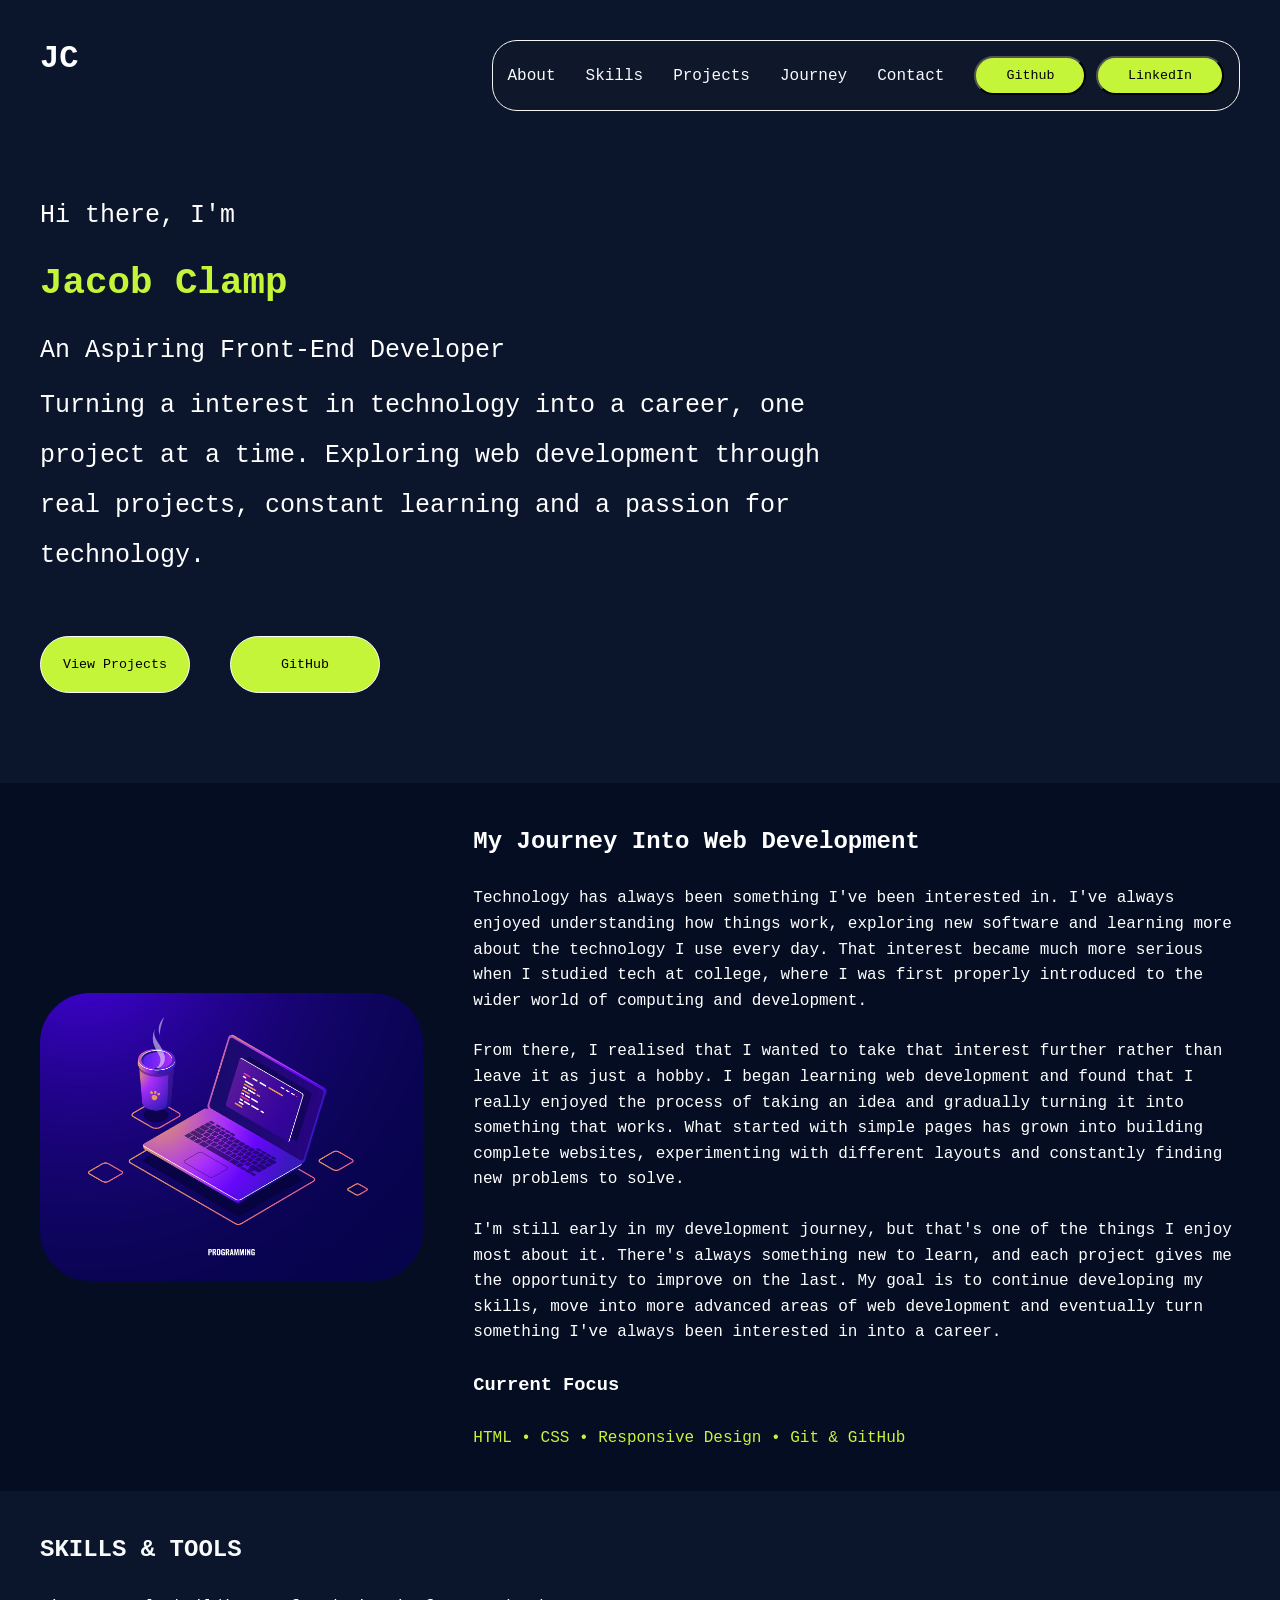
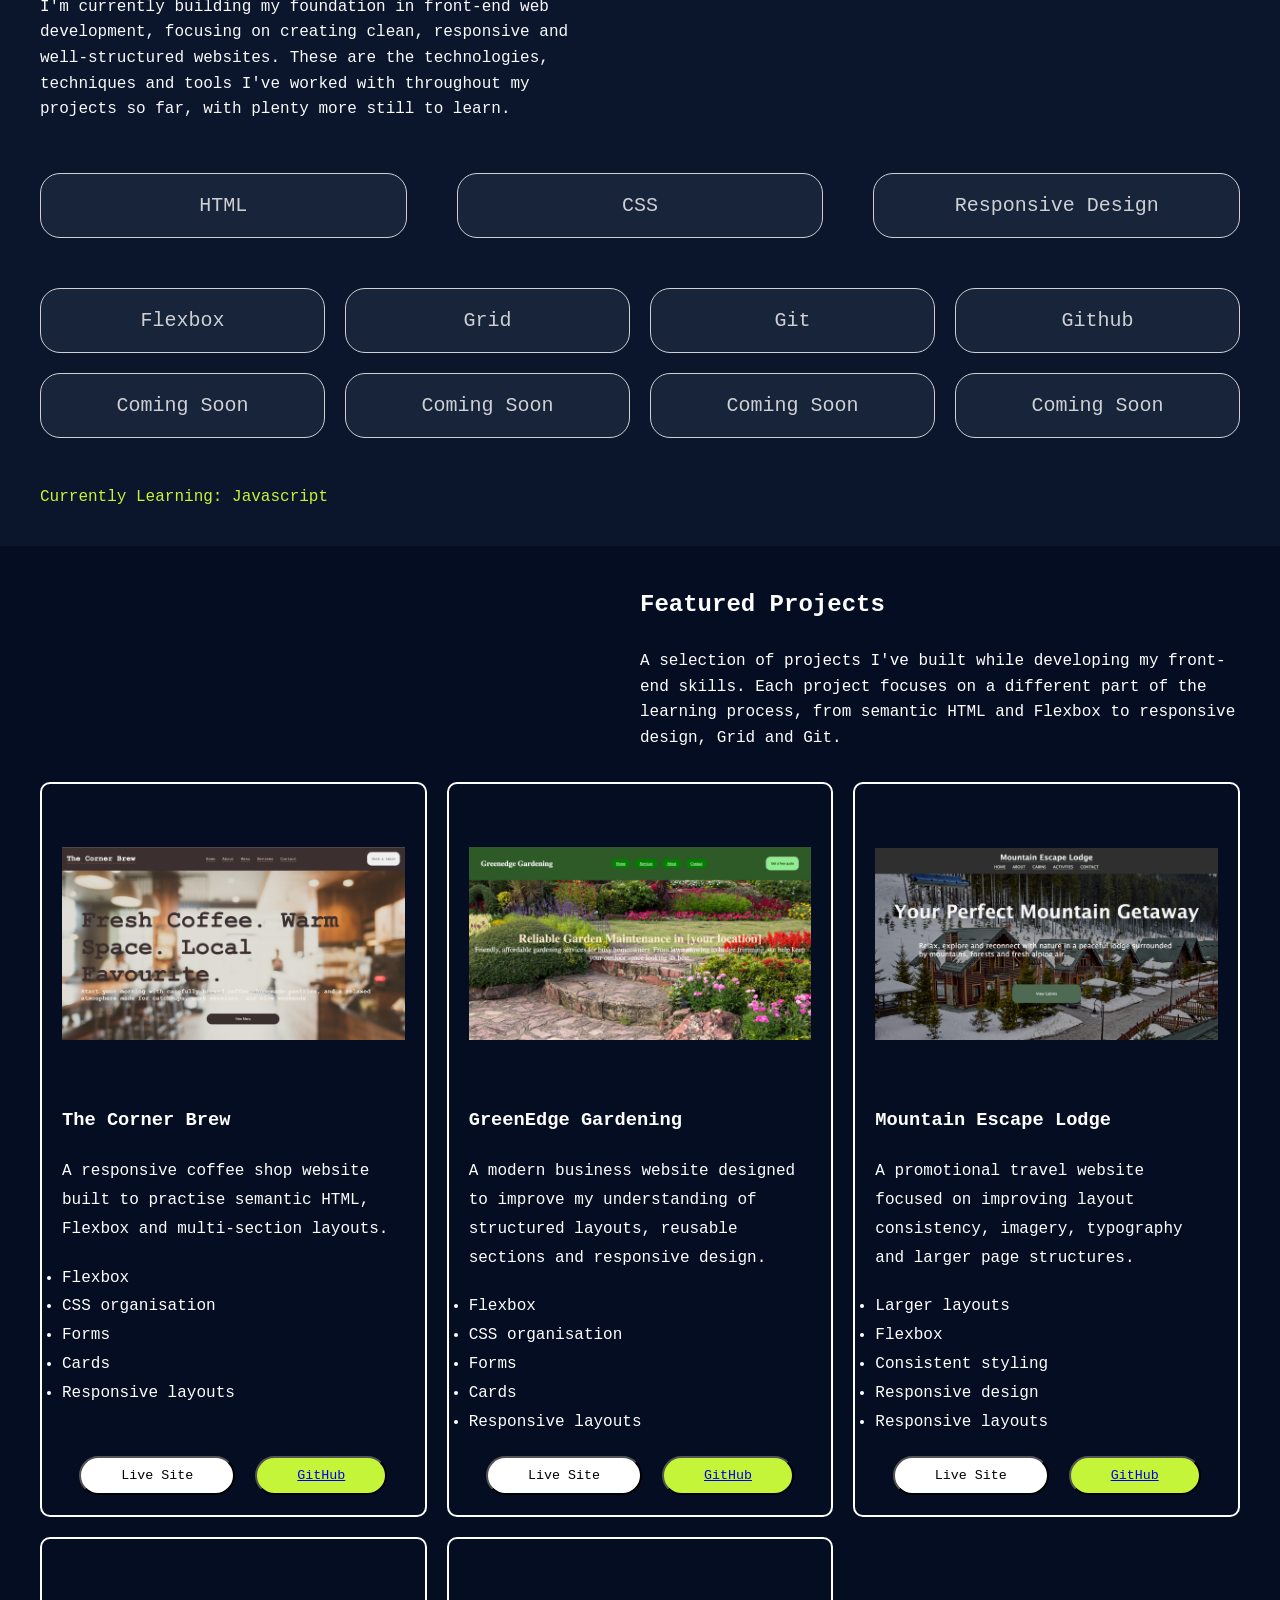
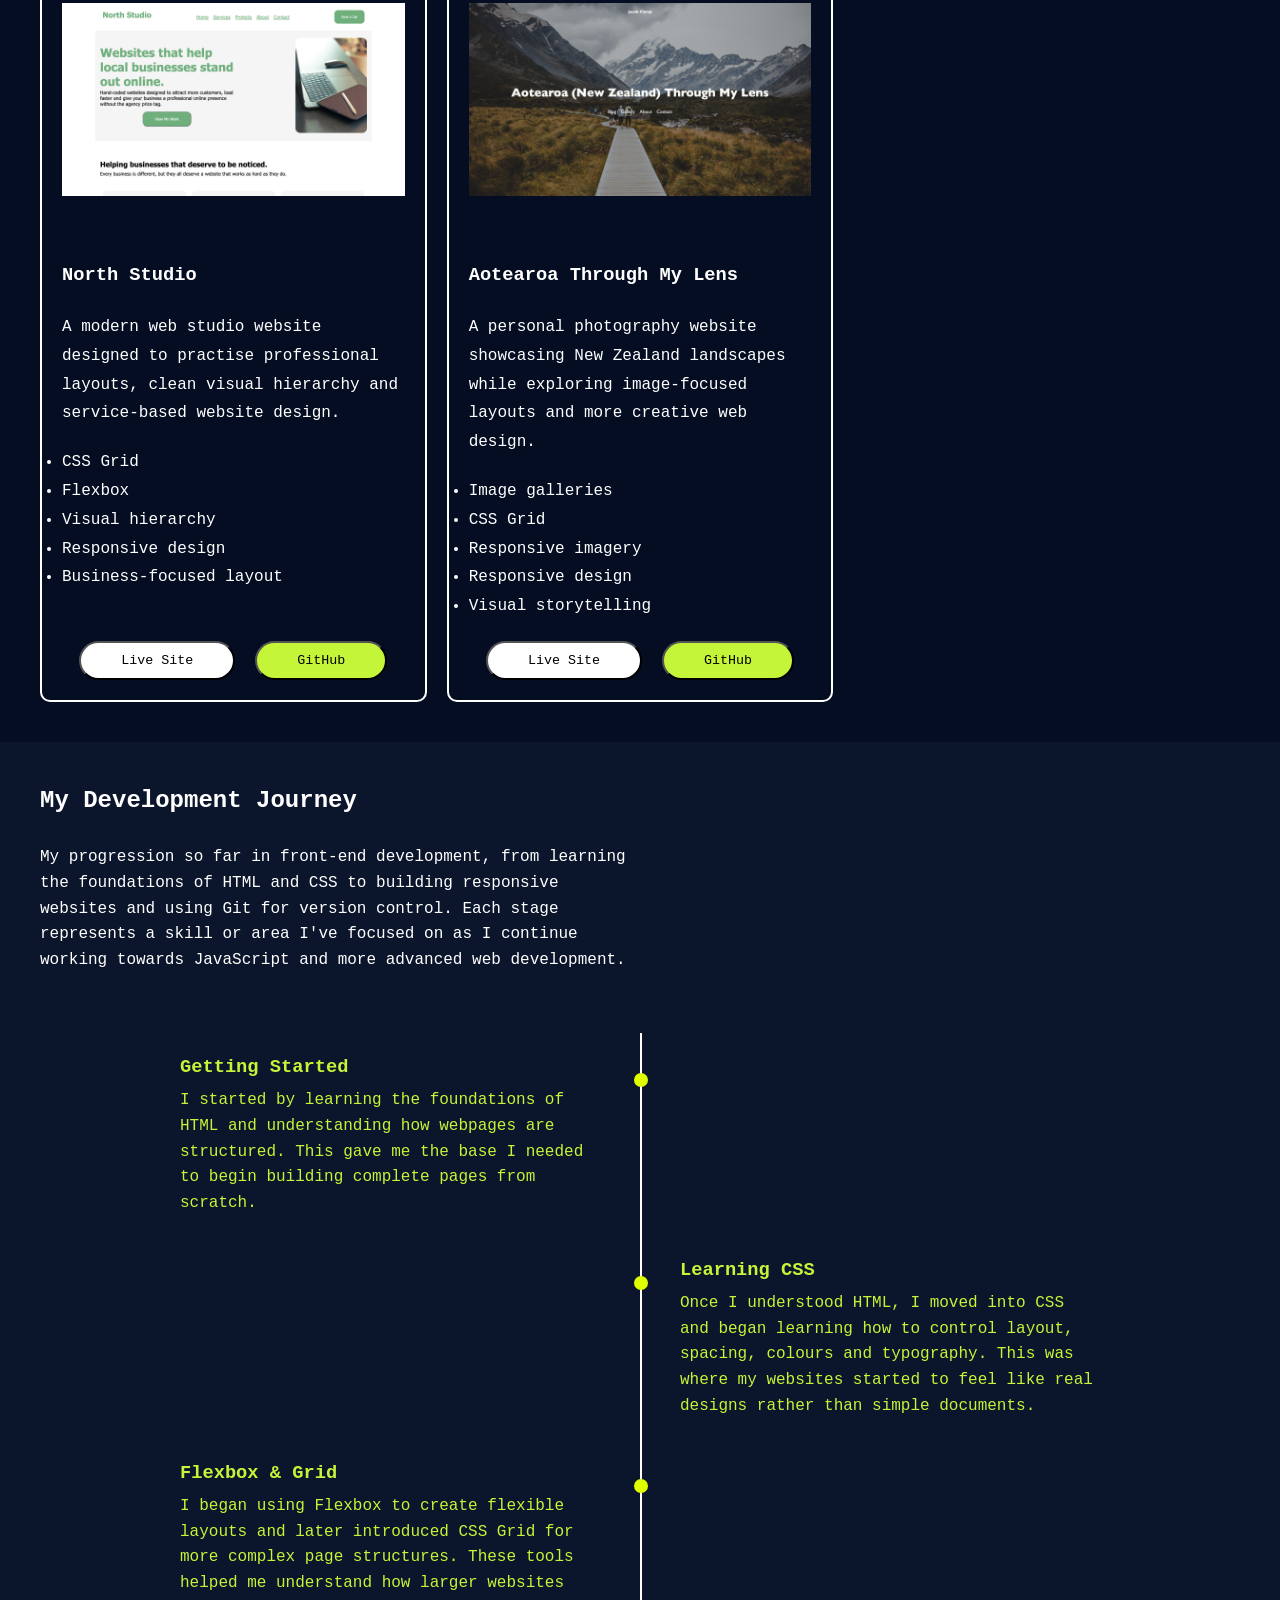
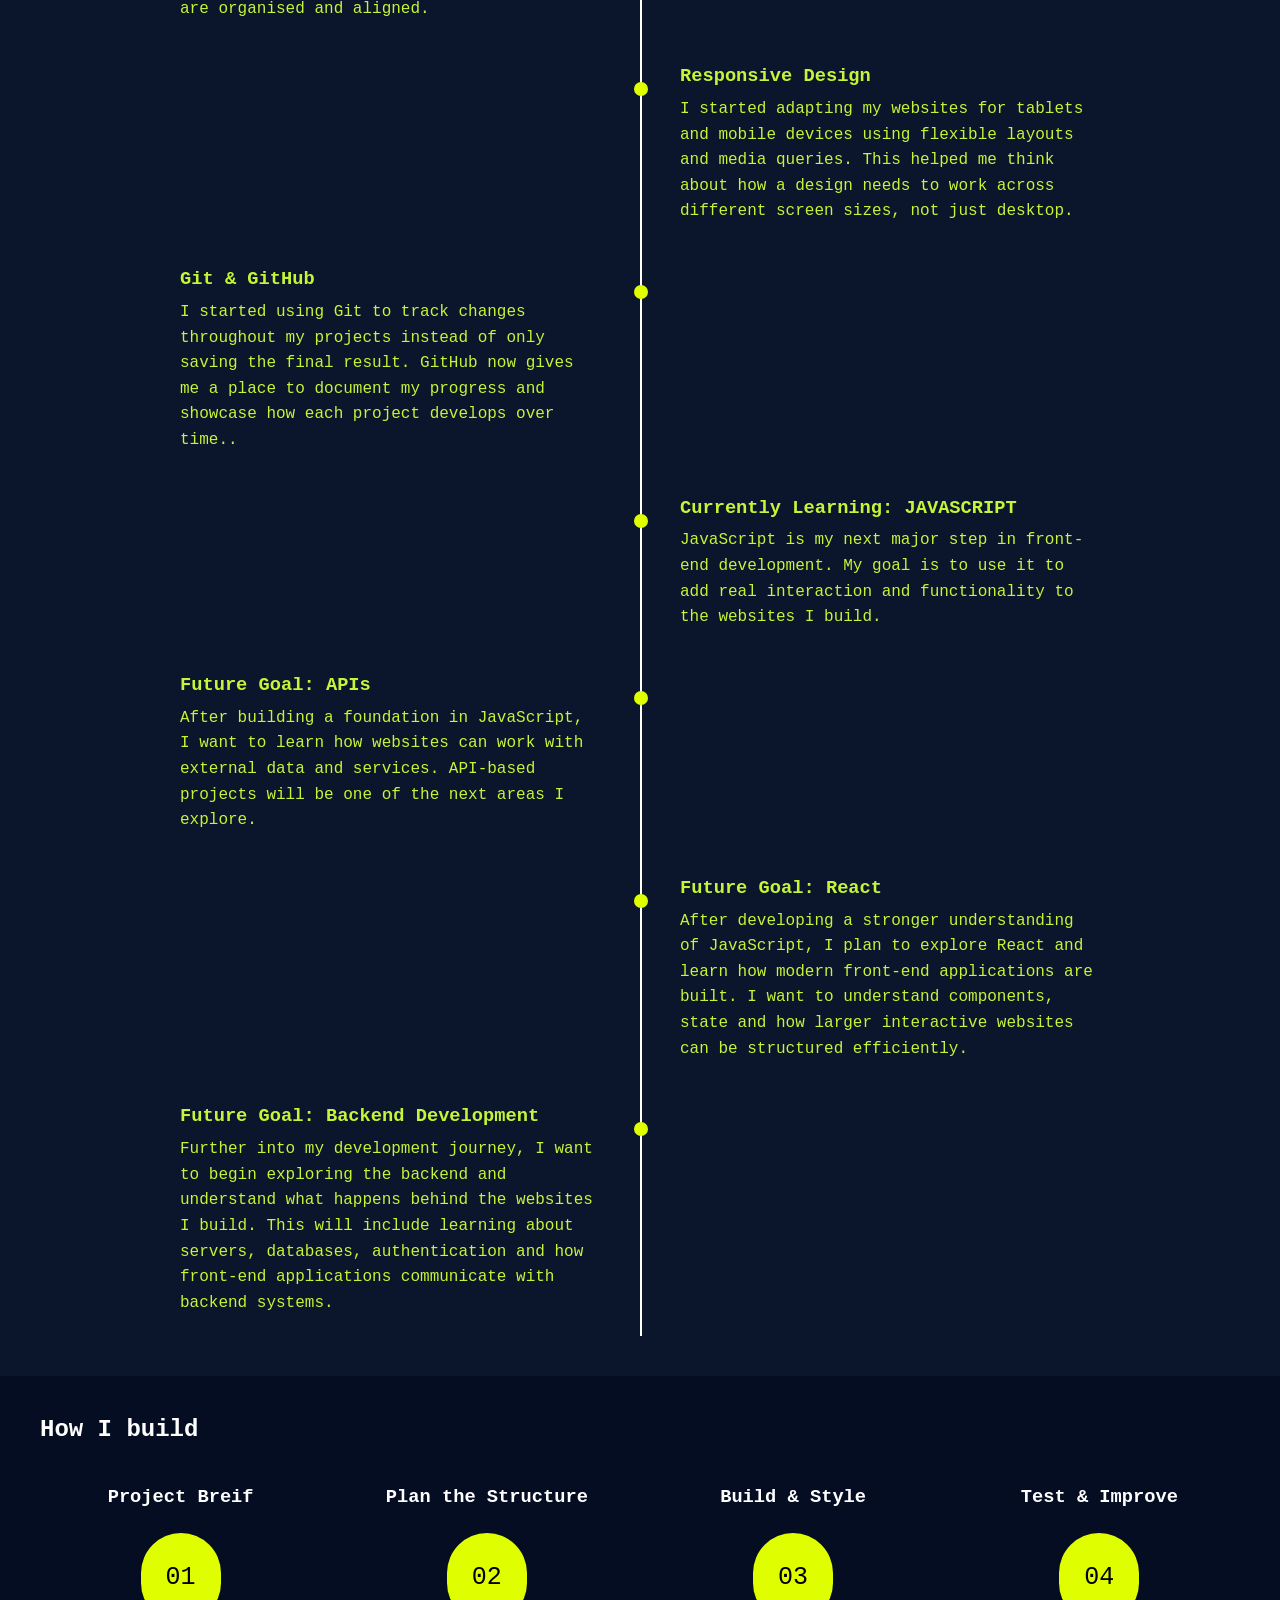
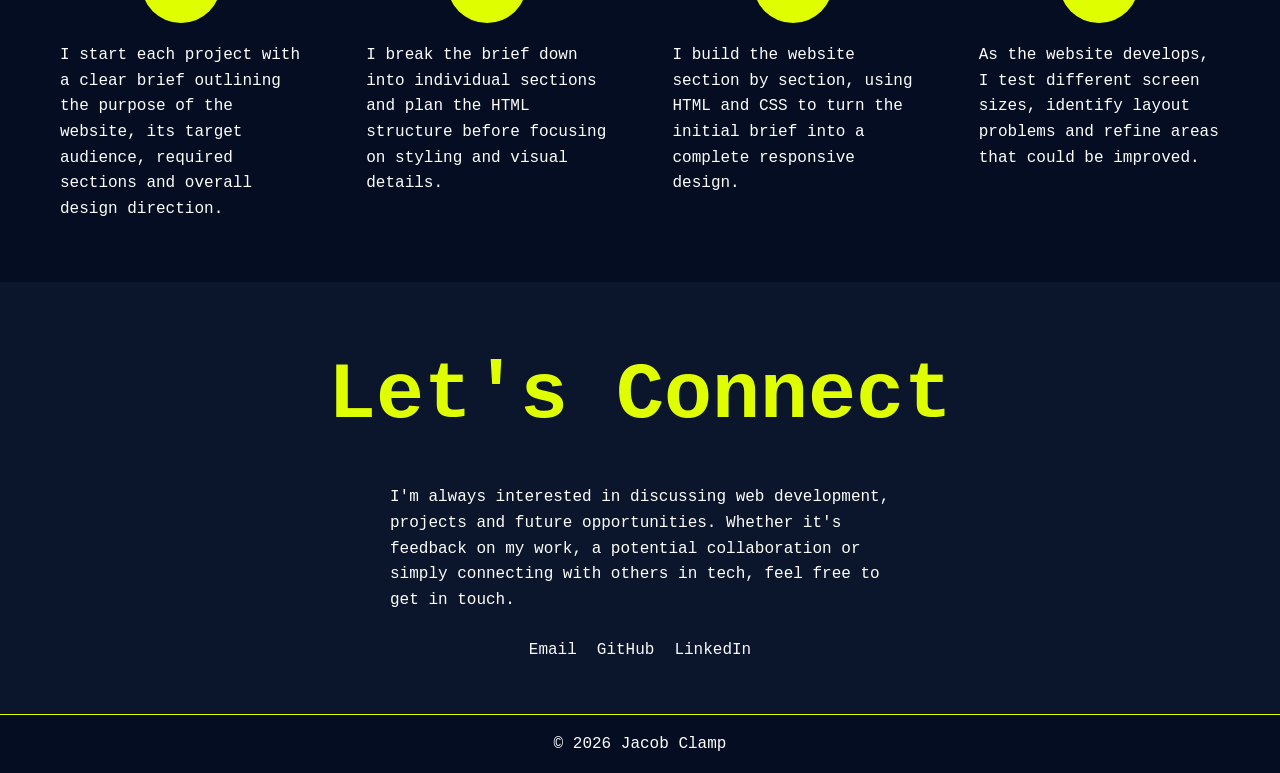
==== commit 875106e2: "updated links for the project cards" ====
--- a/index.html
+++ b/index.html
@@ -125,7 +125,7 @@
         </div>
         <div class="projects-wrap">
           <article class="project-card">
-            <img src="/Web-Dev-Projects/Personal-Portfolio/images/The Corner Brew.jpg" alt="" />
+            <img src="images/The Corner Brew.jpg" alt="" />
             <h3>The Corner Brew</h3>
             <p>
               A responsive coffee shop website built to practise semantic HTML,
@@ -144,7 +144,7 @@
             </div>
           </article>
           <article class="project-card">
-            <img src="/Web-Dev-Projects/Personal-Portfolio/images/GreenEdge Gardening.jpg" alt="" />
+            <img src="images/GreenEdge Gardening.jpg" alt="" />
             <h3>GreenEdge Gardening</h3>
             <p>
               A modern business website designed to improve my understanding of
@@ -163,7 +163,7 @@
             </div>
           </article>
           <article class="project-card">
-            <img src="/Web-Dev-Projects/Personal-Portfolio/images/Mountain Escape Lodge.jpg" alt="" />
+            <img src="images/Mountain Escape Lodge.jpg" alt="" />
             <h3>Mountain Escape Lodge</h3>
             <p>
               A promotional travel website focused on improving layout
@@ -182,7 +182,7 @@
             </div>
           </article>
           <article class="project-card">
-            <img src="/Web-Dev-Projects/Personal-Portfolio/images/North Studio.jpg" alt="" />
+            <img src="images/North Studio.jpg" alt="" />
             <h3>North Studio</h3>
             <p>
               A modern web studio website designed to practise professional layouts, clean visual hierarchy and service-based website design.
@@ -200,7 +200,7 @@
             </div>
           </article>
           <article class="project-card">
-            <img src="/Web-Dev-Projects/Personal-Portfolio/images/JC Photography.jpg" alt="" />
+            <img src="images/Aotearoa Through My Lens.jpg" alt="" />
             <h3>Aotearoa Through My Lens</h3>
             <p>
               A personal photography website showcasing New Zealand landscapes while exploring image-focused layouts and more creative web design.
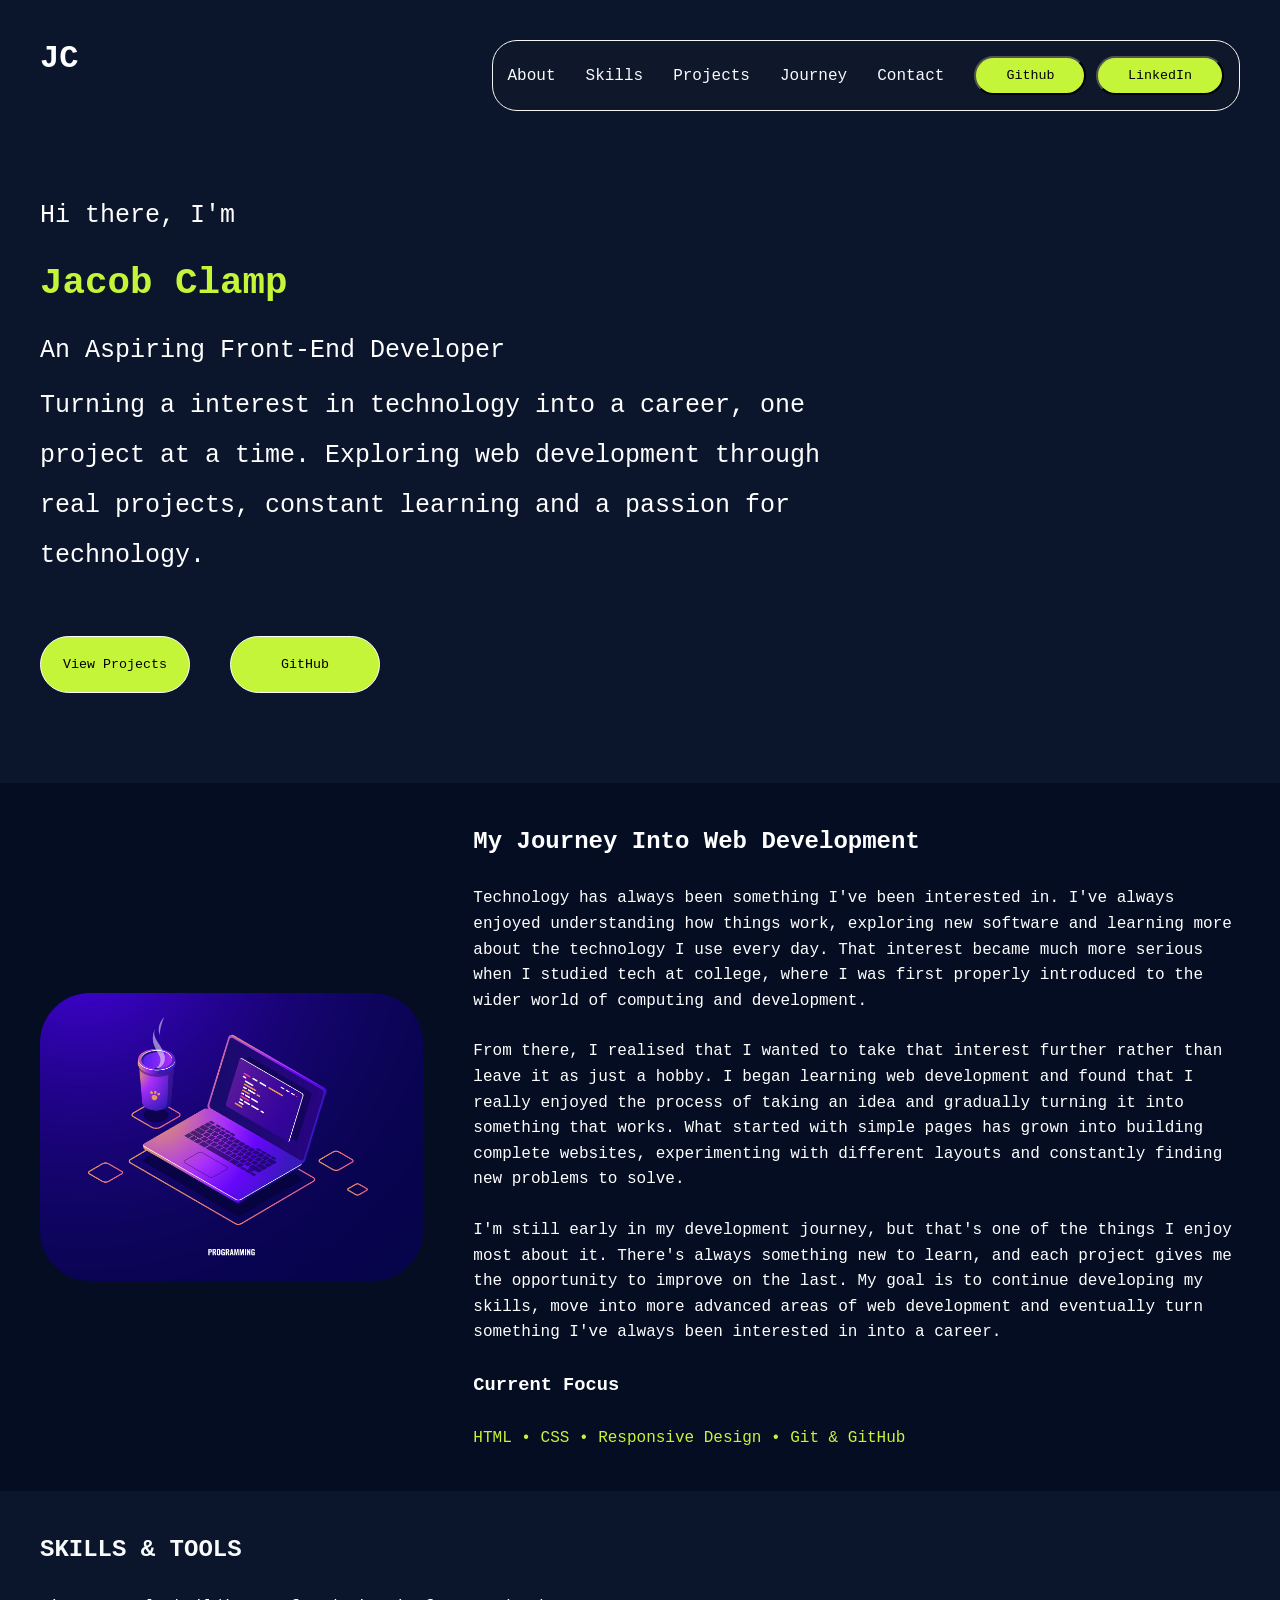
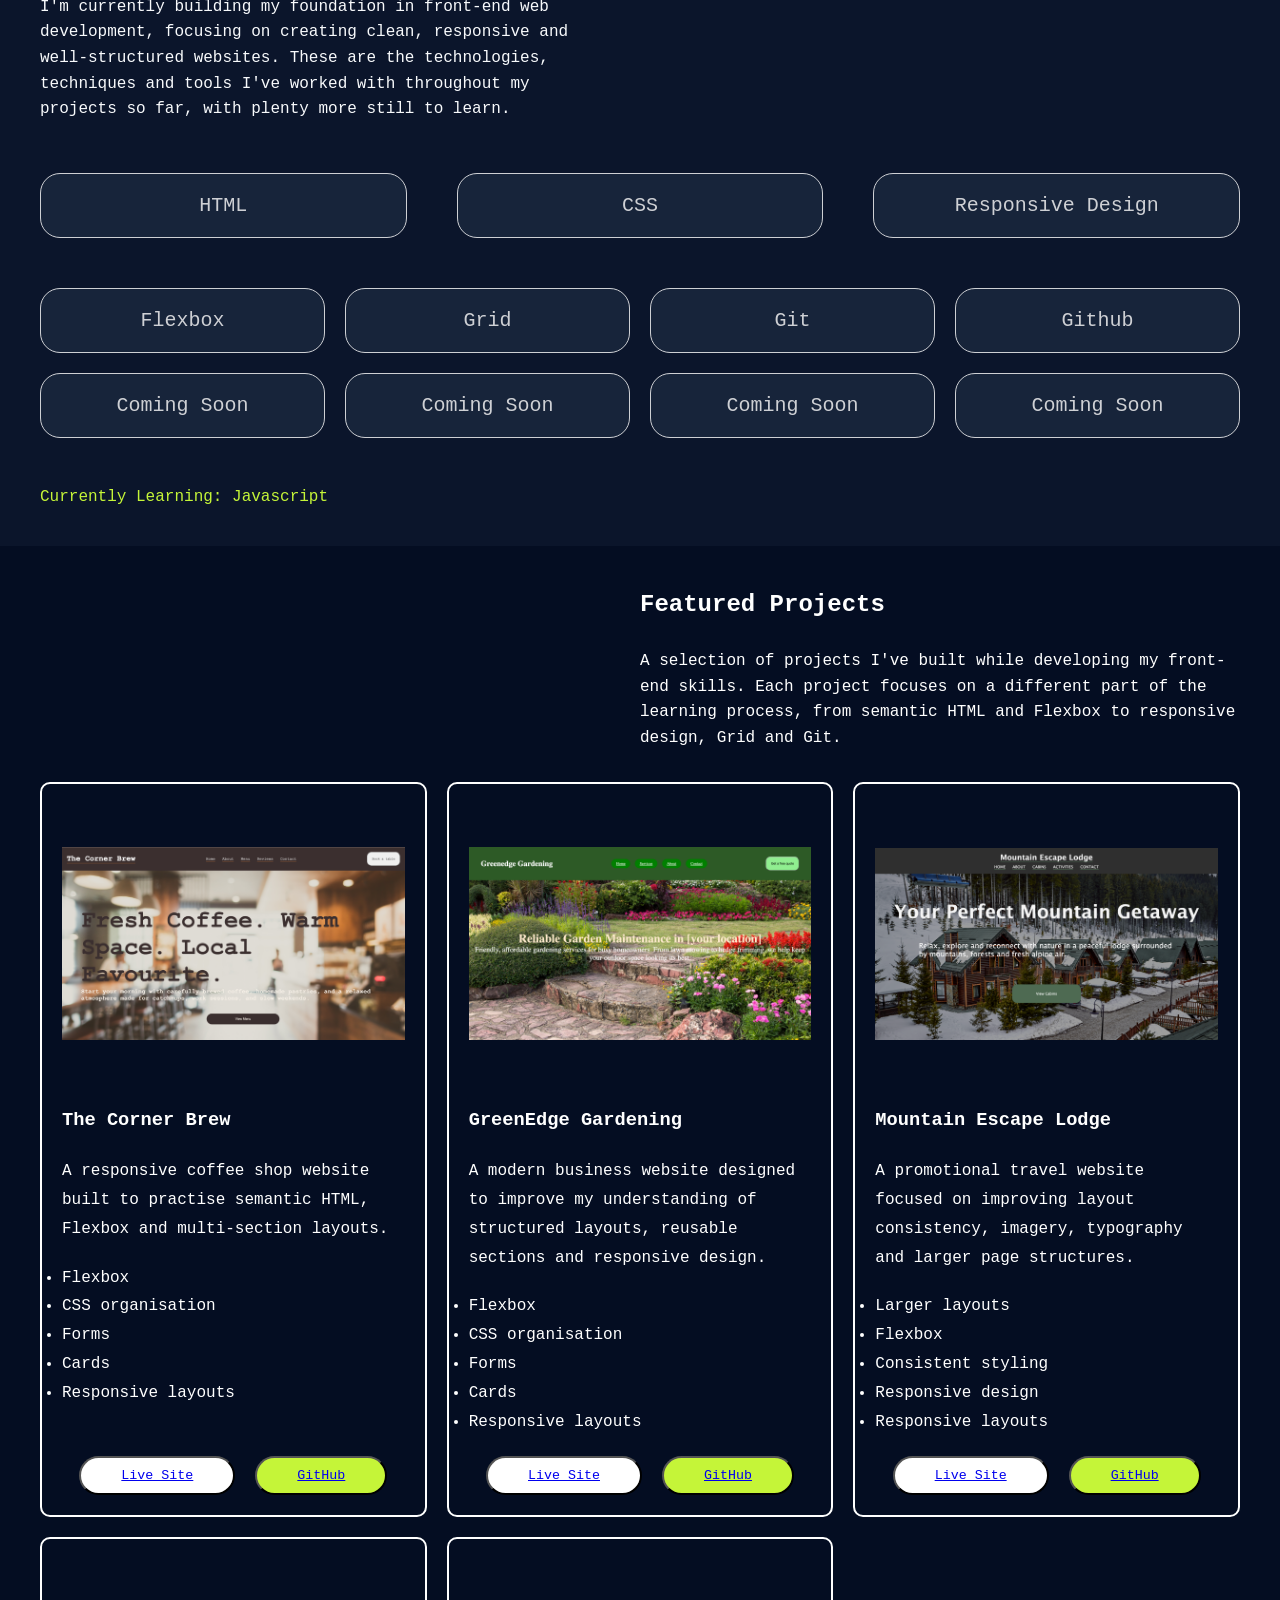
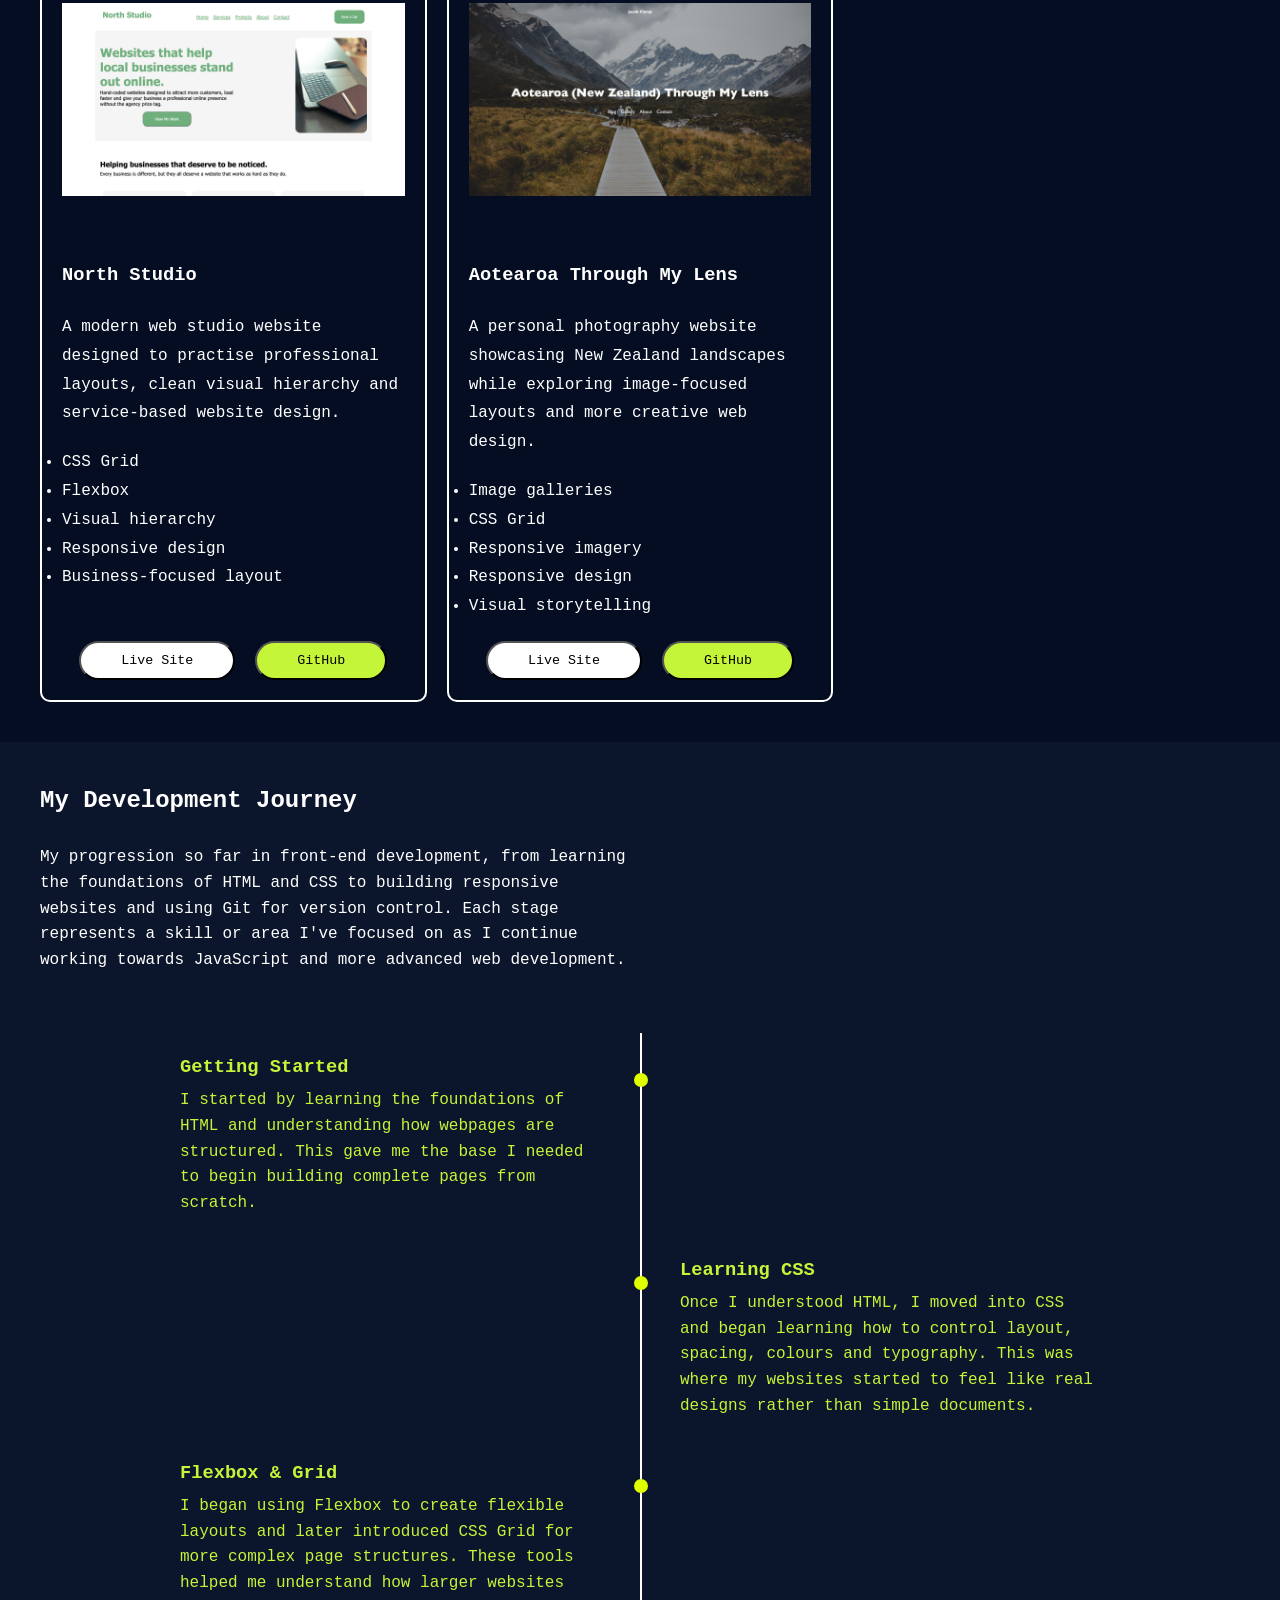
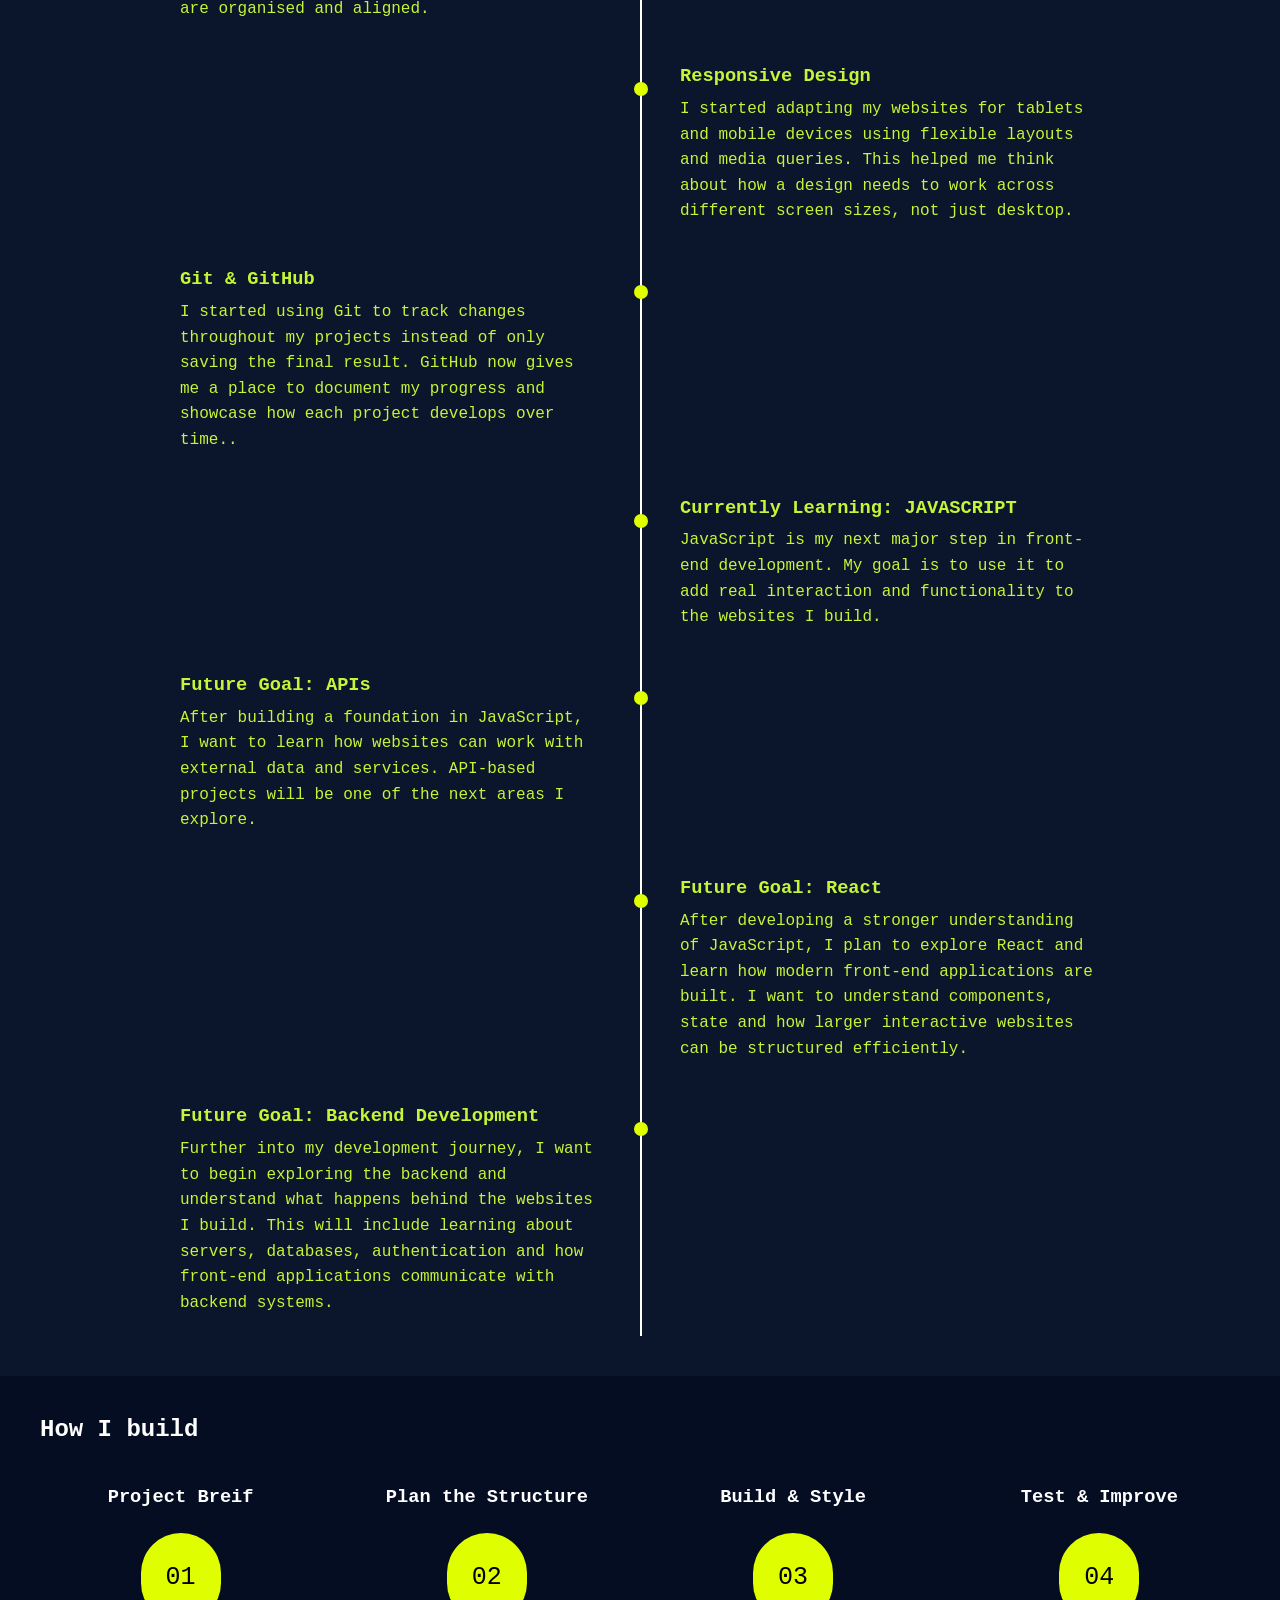
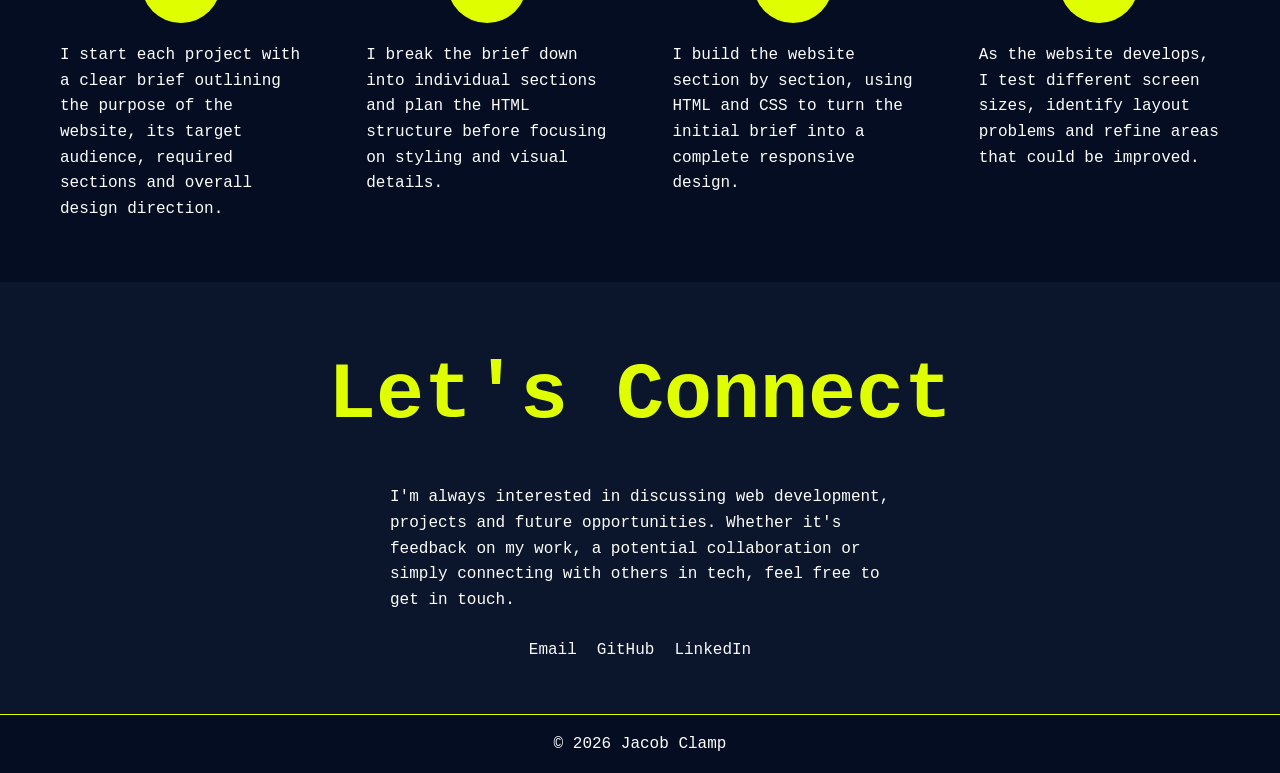
==== commit 89bb212f: "updated the live website links" ====
--- a/index.html
+++ b/index.html
@@ -139,7 +139,7 @@
               <li>Responsive layouts</li>
             </ul>
             <div class="card-btn-wrap">
-              <button class="card-btn-left">Live Site</button>
+              <button class="card-btn-left"><a href="https://jacobclamp.github.io/web-development-portfolio/01-The-Corner-Brew/">Live Site</a></button>
               <button class="card-btn-right"><a href="https://github.com/JacobClamp/web-development-portfolio/tree/main/01-The-Corner-Brew">GitHub</a></button>
             </div>
           </article>
@@ -158,7 +158,7 @@
               <li>Responsive layouts</li>
             </ul>
             <div class="card-btn-wrap">
-              <button class="card-btn-left">Live Site</button>
+              <button class="card-btn-left"><a href=https://jacobclamp.github.io/web-development-portfolio/02-GreenEdge-Gardening/>Live Site</a></button>
               <button class="card-btn-right"><a href="https://github.com/JacobClamp/web-development-portfolio/tree/main/02-GreenEdge-Gardening">GitHub</a></button>
             </div>
           </article>
@@ -177,7 +177,7 @@
               <li>Responsive layouts</li>
             </ul>
             <div class="card-btn-wrap">
-              <button class="card-btn-left">Live Site</button>
+              <button class="card-btn-left"><a href=https://jacobclamp.github.io/web-development-portfolio/03-Mountain-Escape-Lodge/>Live Site</a></button>
               <button class="card-btn-right"><a href="https://github.com/JacobClamp/web-development-portfolio/tree/main/03-Mountain-Escape-Lodge">GitHub</a></button>
             </div>
           </article>
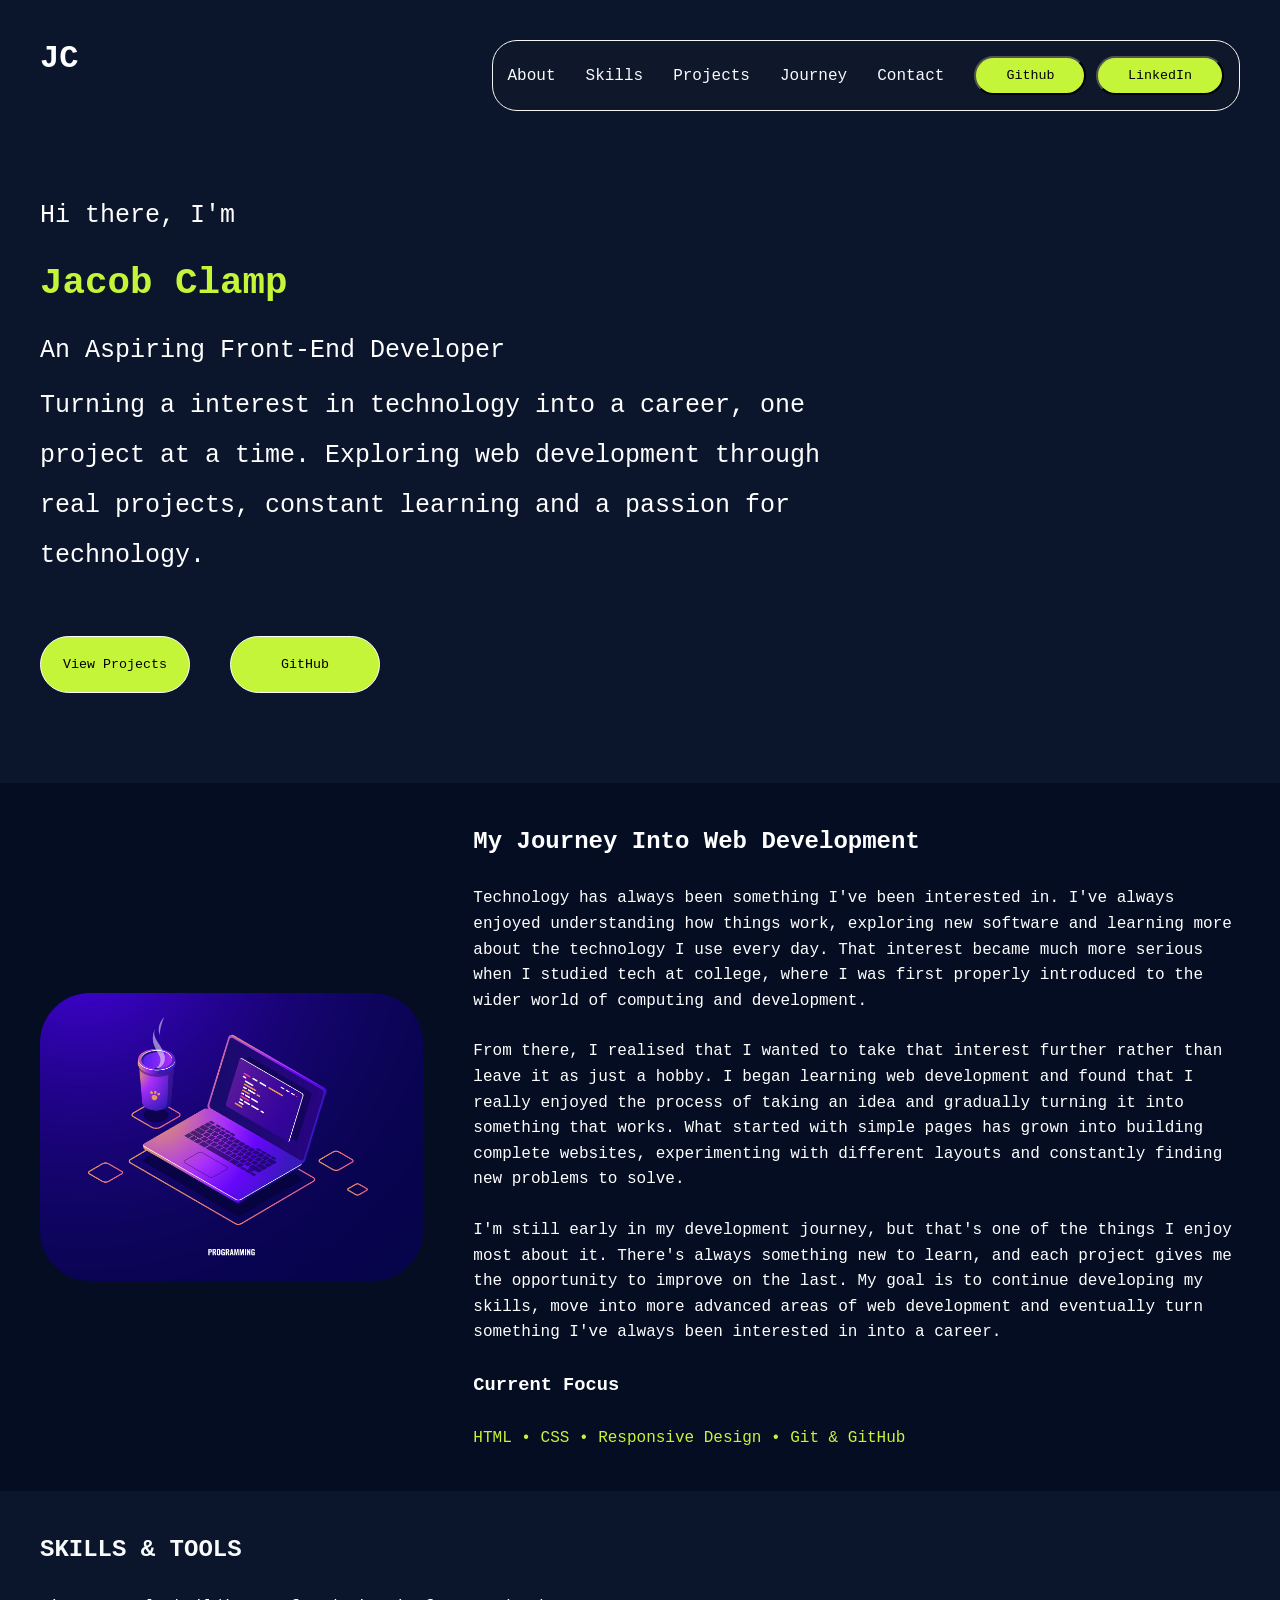
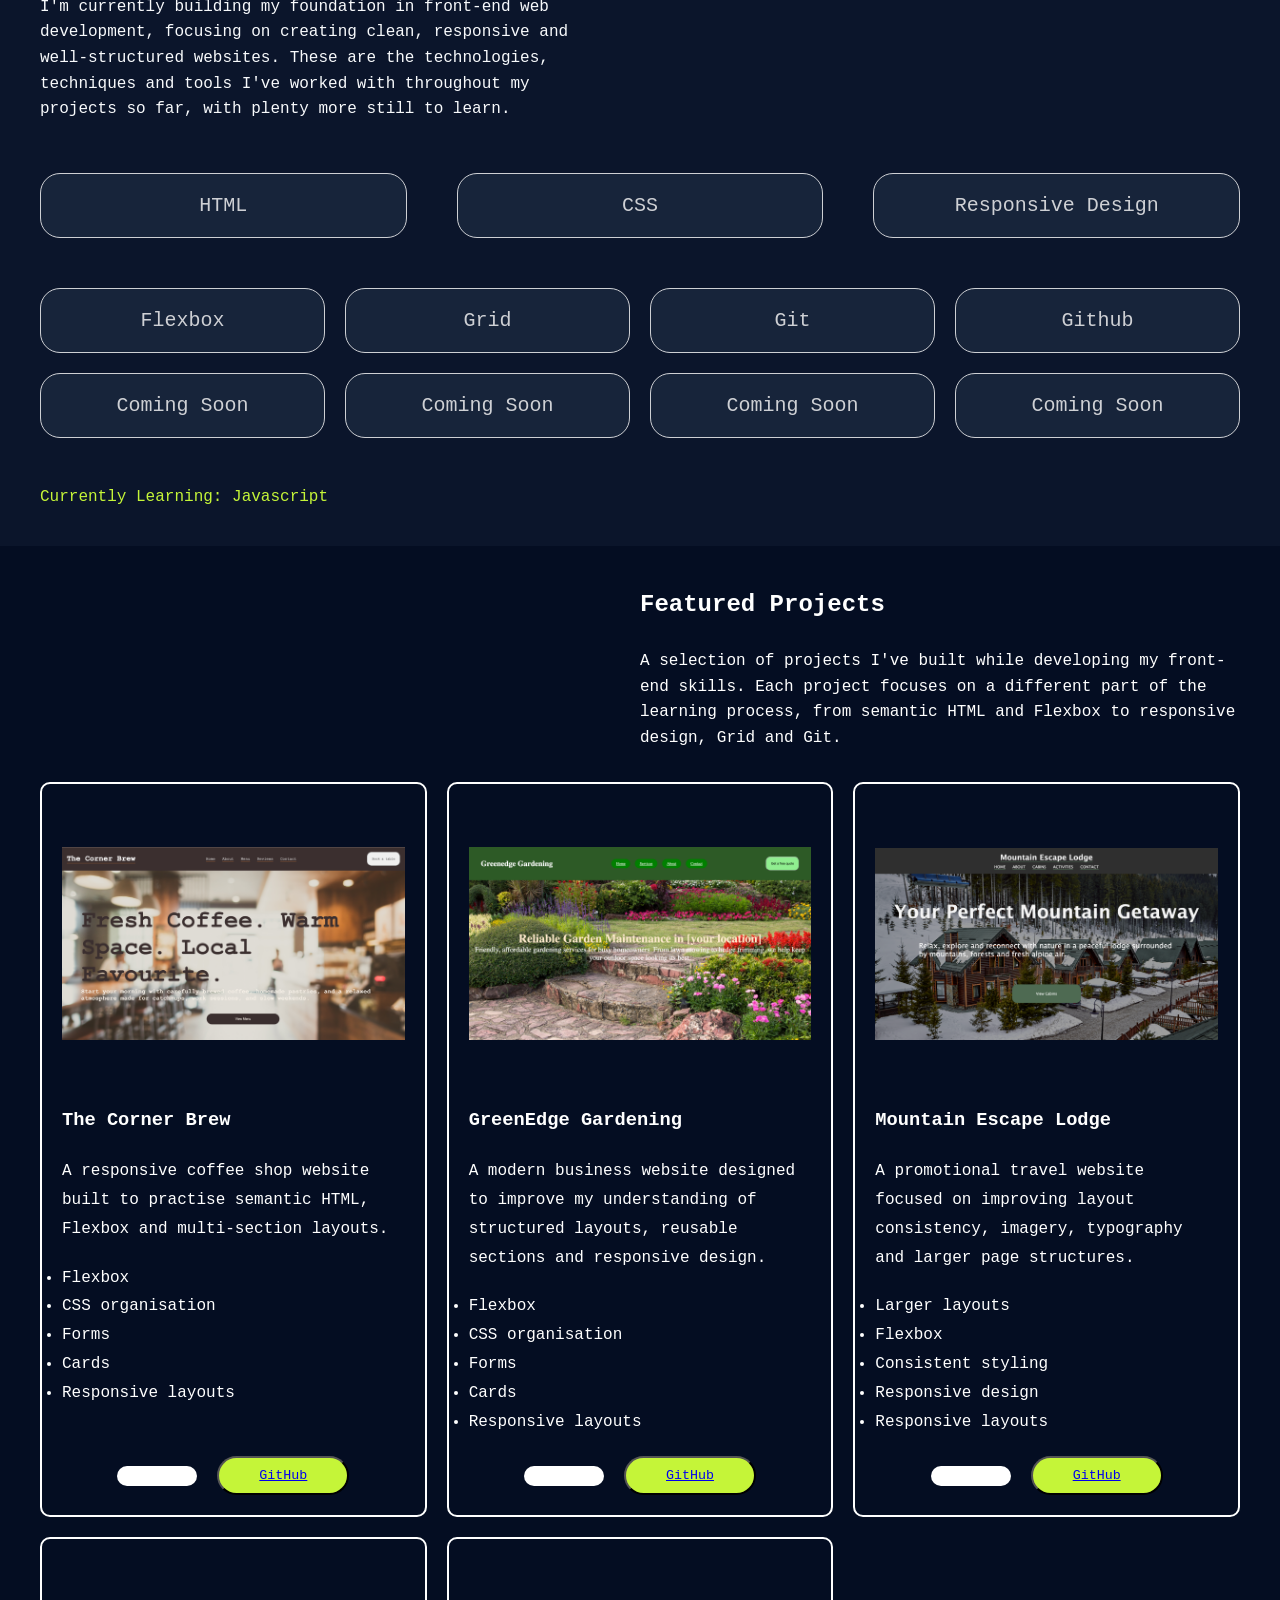
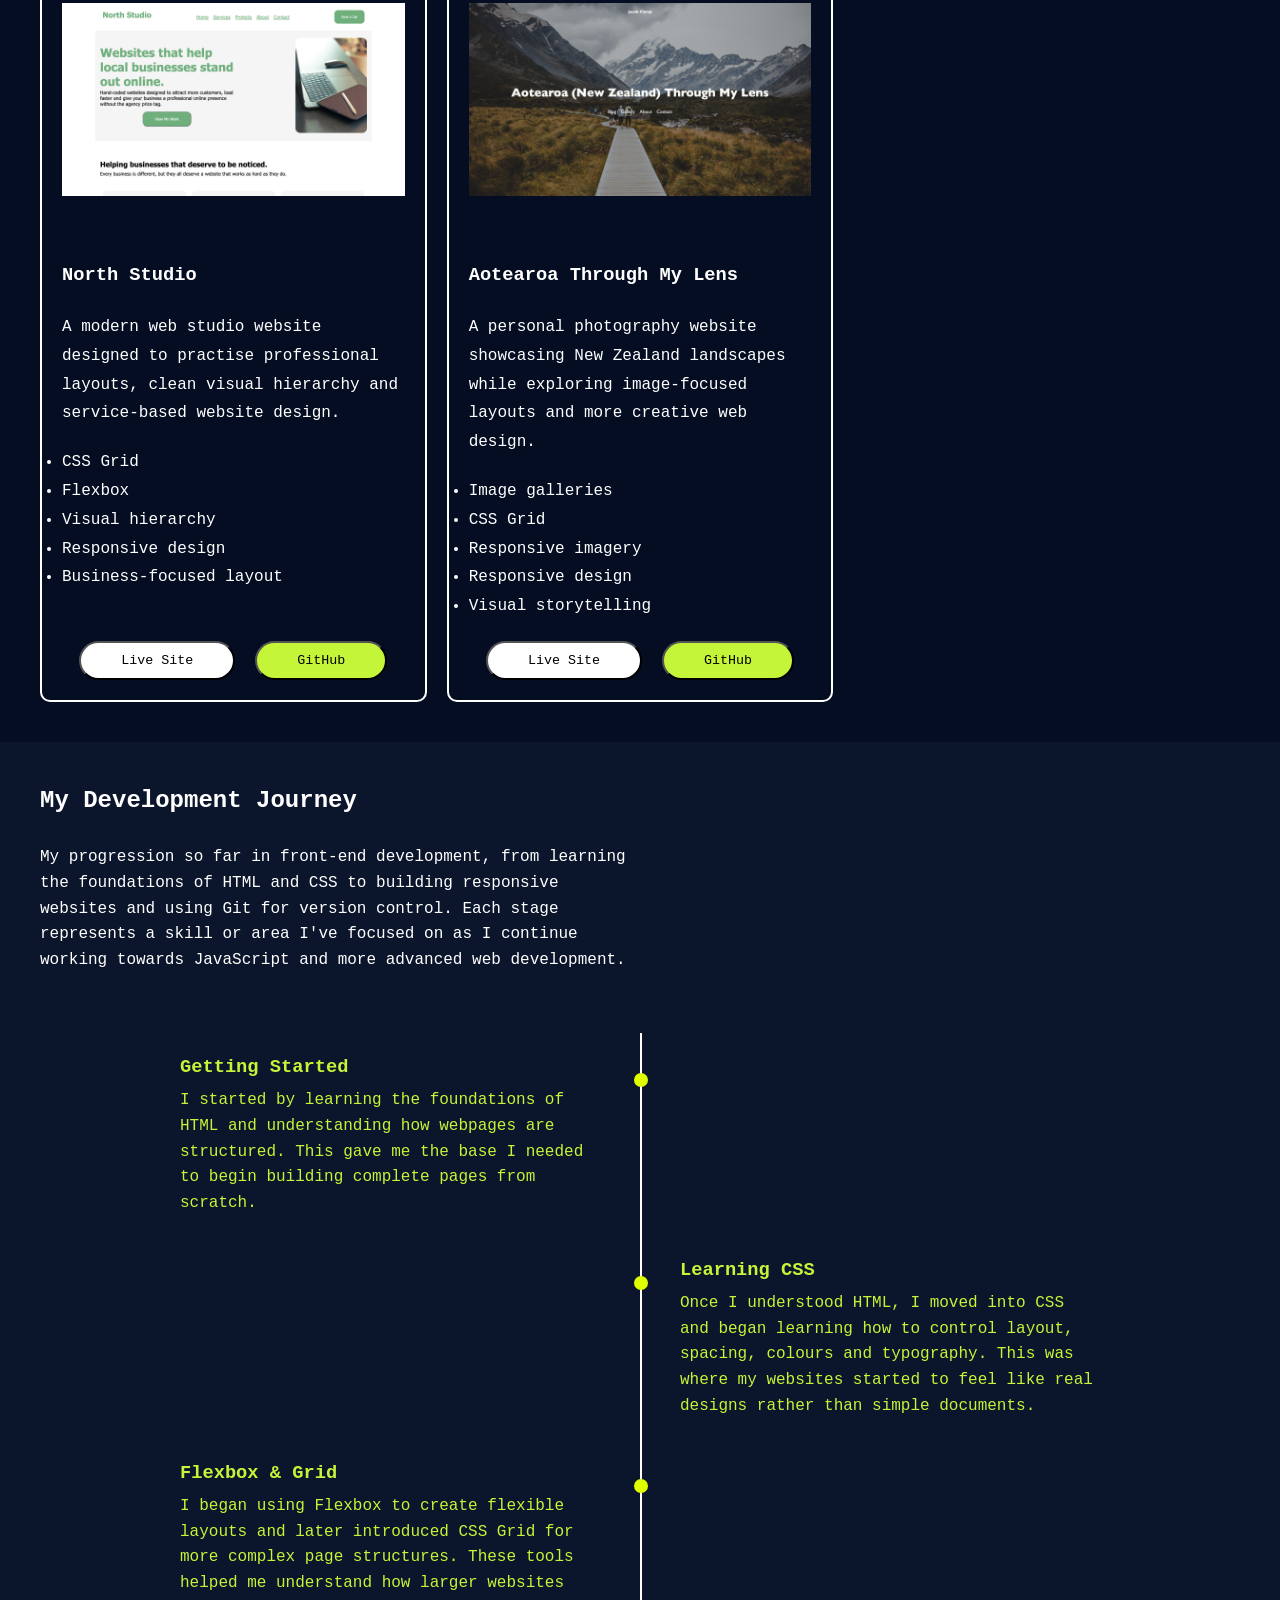
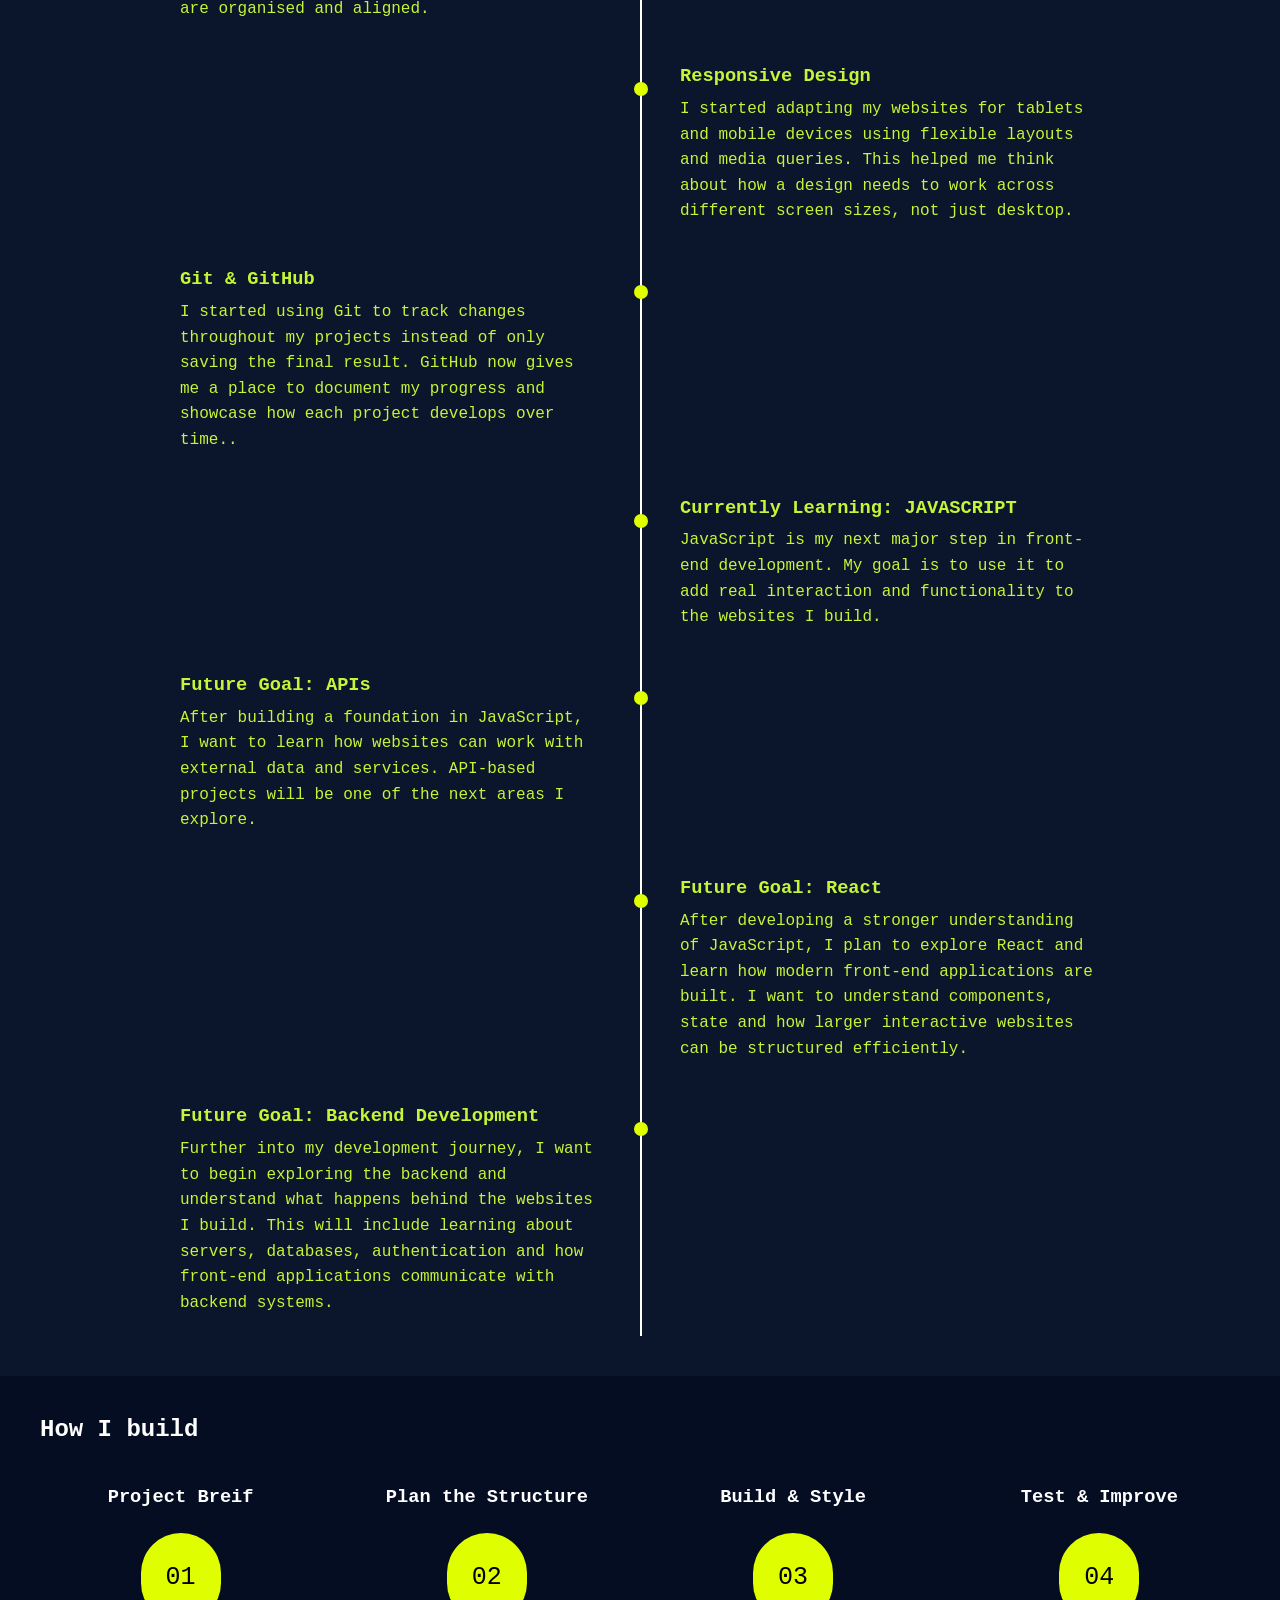
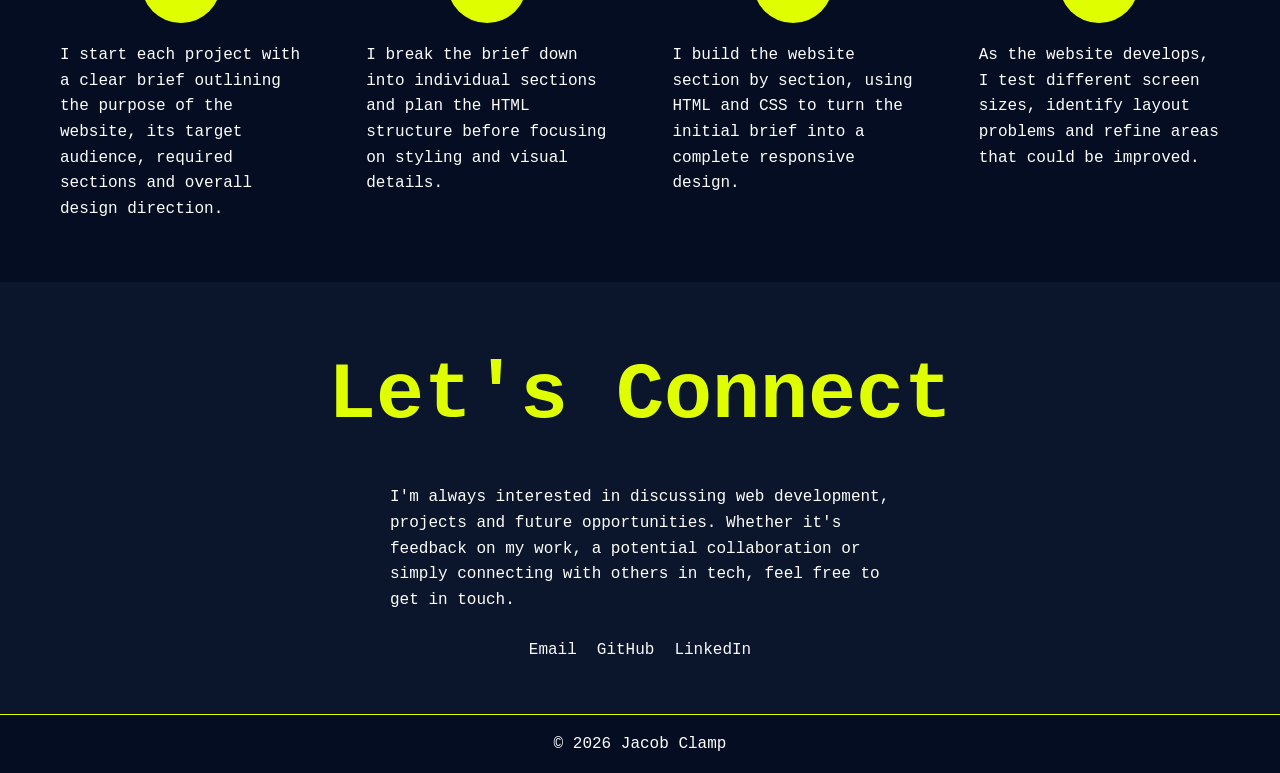
==== commit a1fdd56f: "updated project card links" ====
--- a/index.html
+++ b/index.html
@@ -139,7 +139,7 @@
               <li>Responsive layouts</li>
             </ul>
             <div class="card-btn-wrap">
-              <button class="card-btn-left"><a href="https://jacobclamp.github.io/web-development-portfolio/01-The-Corner-Brew/">Live Site</a></button>
+              <a href="https://jacobclamp.github.io/web-development-portfolio/01-The-Corner-Brew/" class="card-btn-left"></a>
               <button class="card-btn-right"><a href="https://github.com/JacobClamp/web-development-portfolio/tree/main/01-The-Corner-Brew">GitHub</a></button>
             </div>
           </article>
@@ -158,7 +158,7 @@
               <li>Responsive layouts</li>
             </ul>
             <div class="card-btn-wrap">
-              <button class="card-btn-left"><a href=https://jacobclamp.github.io/web-development-portfolio/02-GreenEdge-Gardening/>Live Site</a></button>
+              <a href="https://jacobclamp.github.io/web-development-portfolio/02-GreenEdge-Gardening/" class="card-btn-left"></a>
               <button class="card-btn-right"><a href="https://github.com/JacobClamp/web-development-portfolio/tree/main/02-GreenEdge-Gardening">GitHub</a></button>
             </div>
           </article>
@@ -177,7 +177,7 @@
               <li>Responsive layouts</li>
             </ul>
             <div class="card-btn-wrap">
-              <button class="card-btn-left"><a href=https://jacobclamp.github.io/web-development-portfolio/03-Mountain-Escape-Lodge/>Live Site</a></button>
+              <a href="https://jacobclamp.github.io/web-development-portfolio/03-Mountain-Escape-Lodge/" class="card-btn-left"></a>
               <button class="card-btn-right"><a href="https://github.com/JacobClamp/web-development-portfolio/tree/main/03-Mountain-Escape-Lodge">GitHub</a></button>
             </div>
           </article>
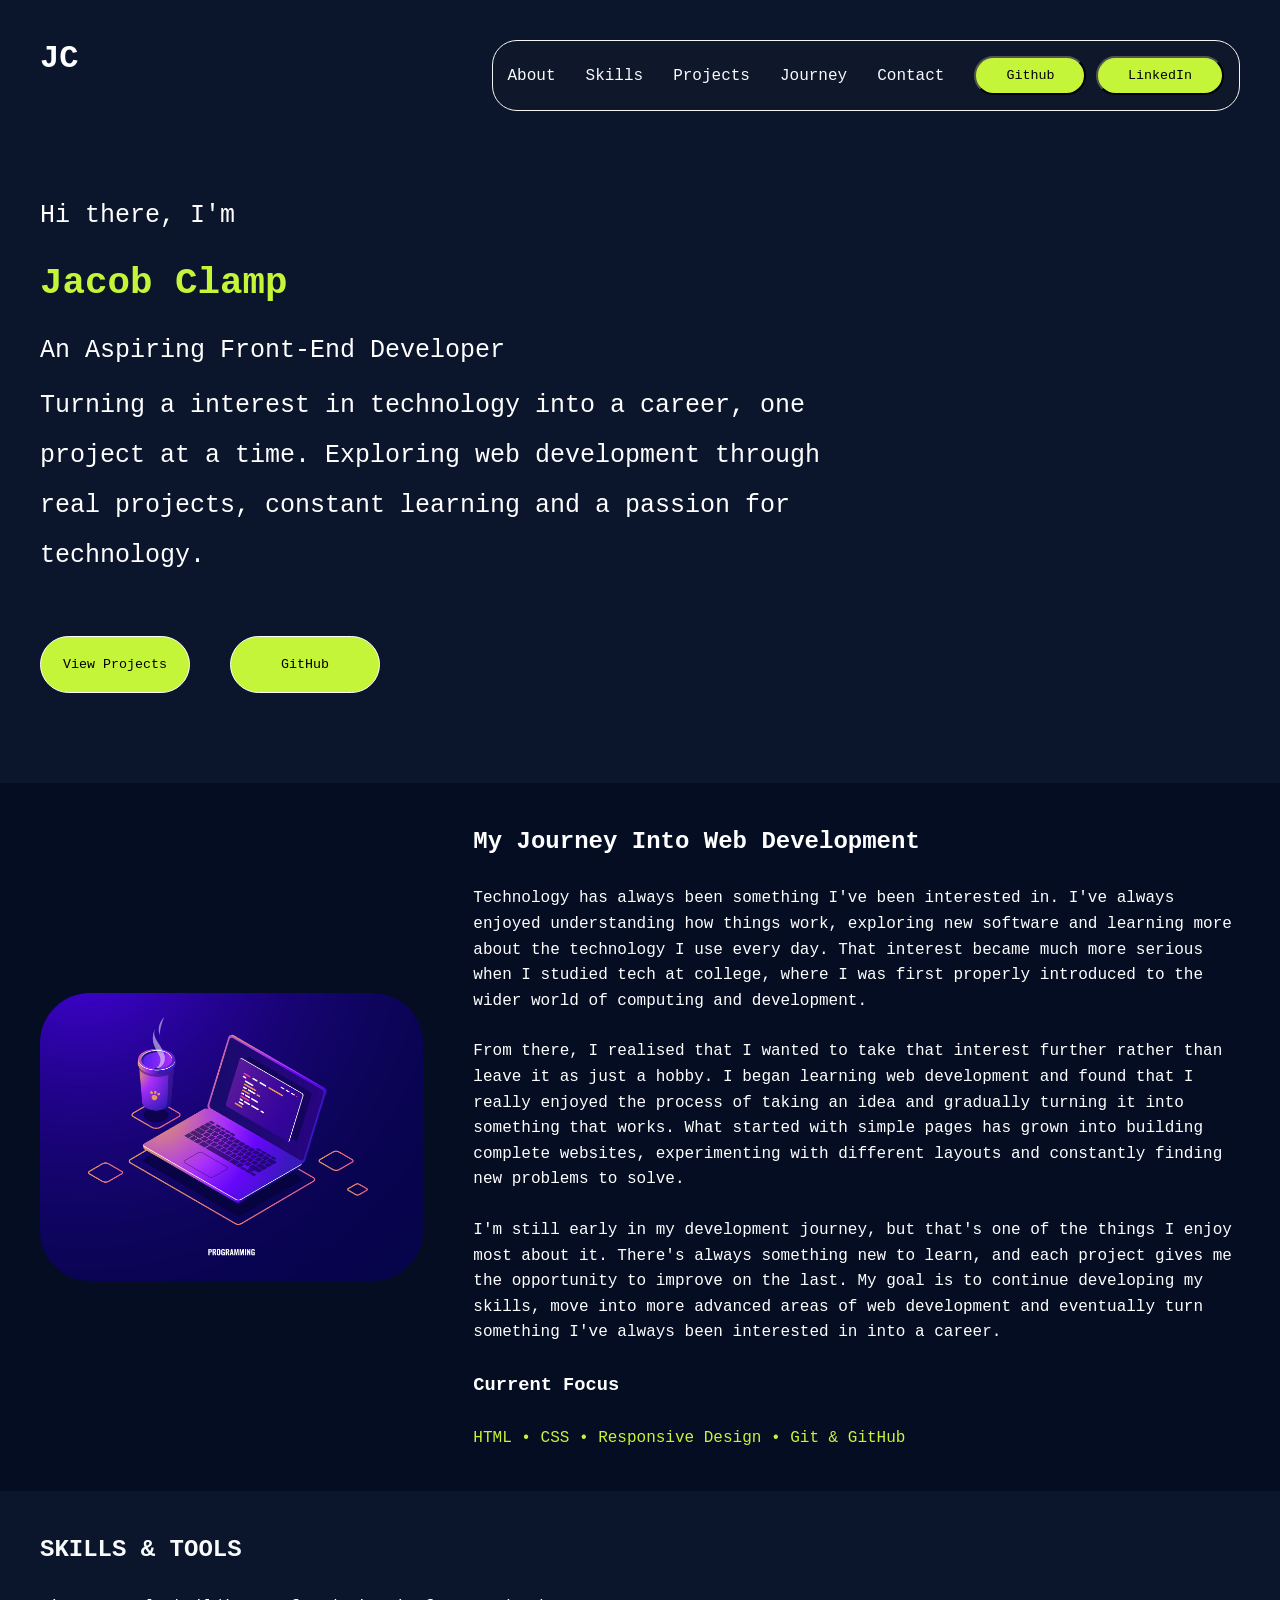
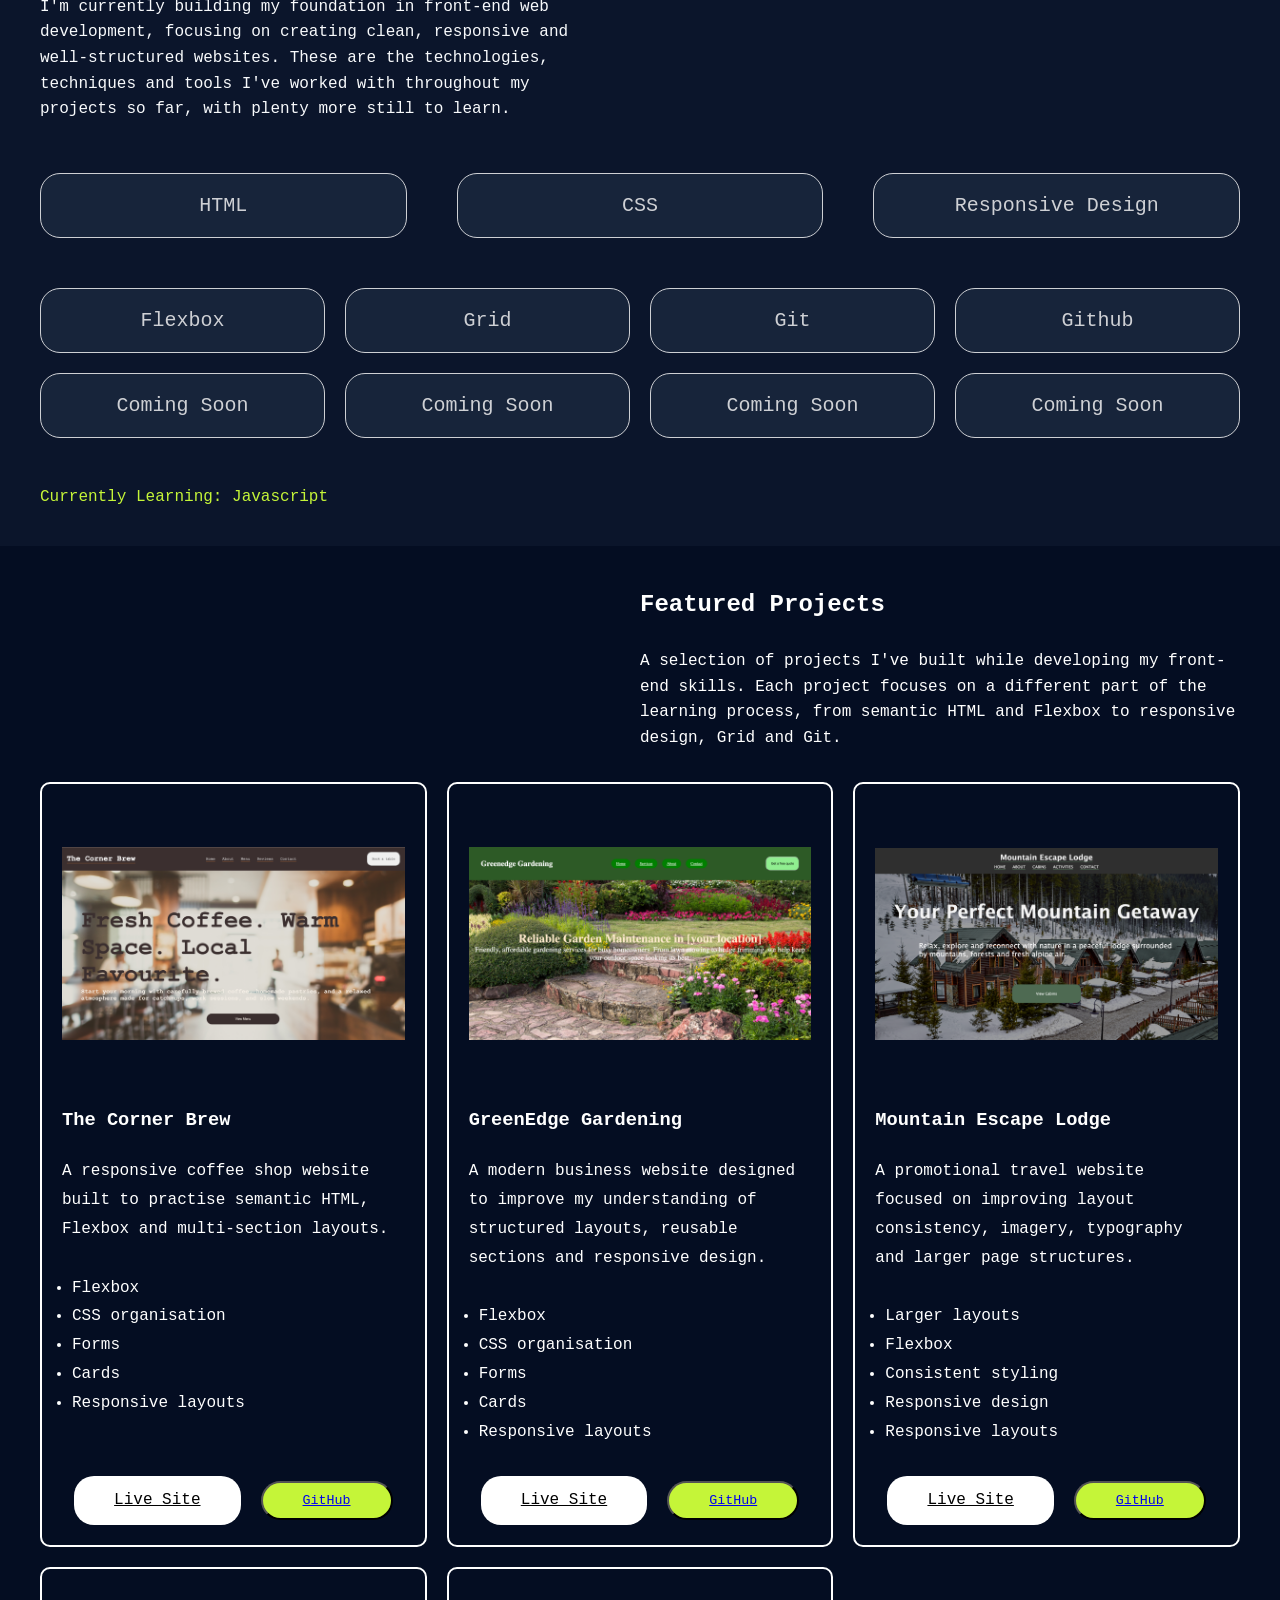
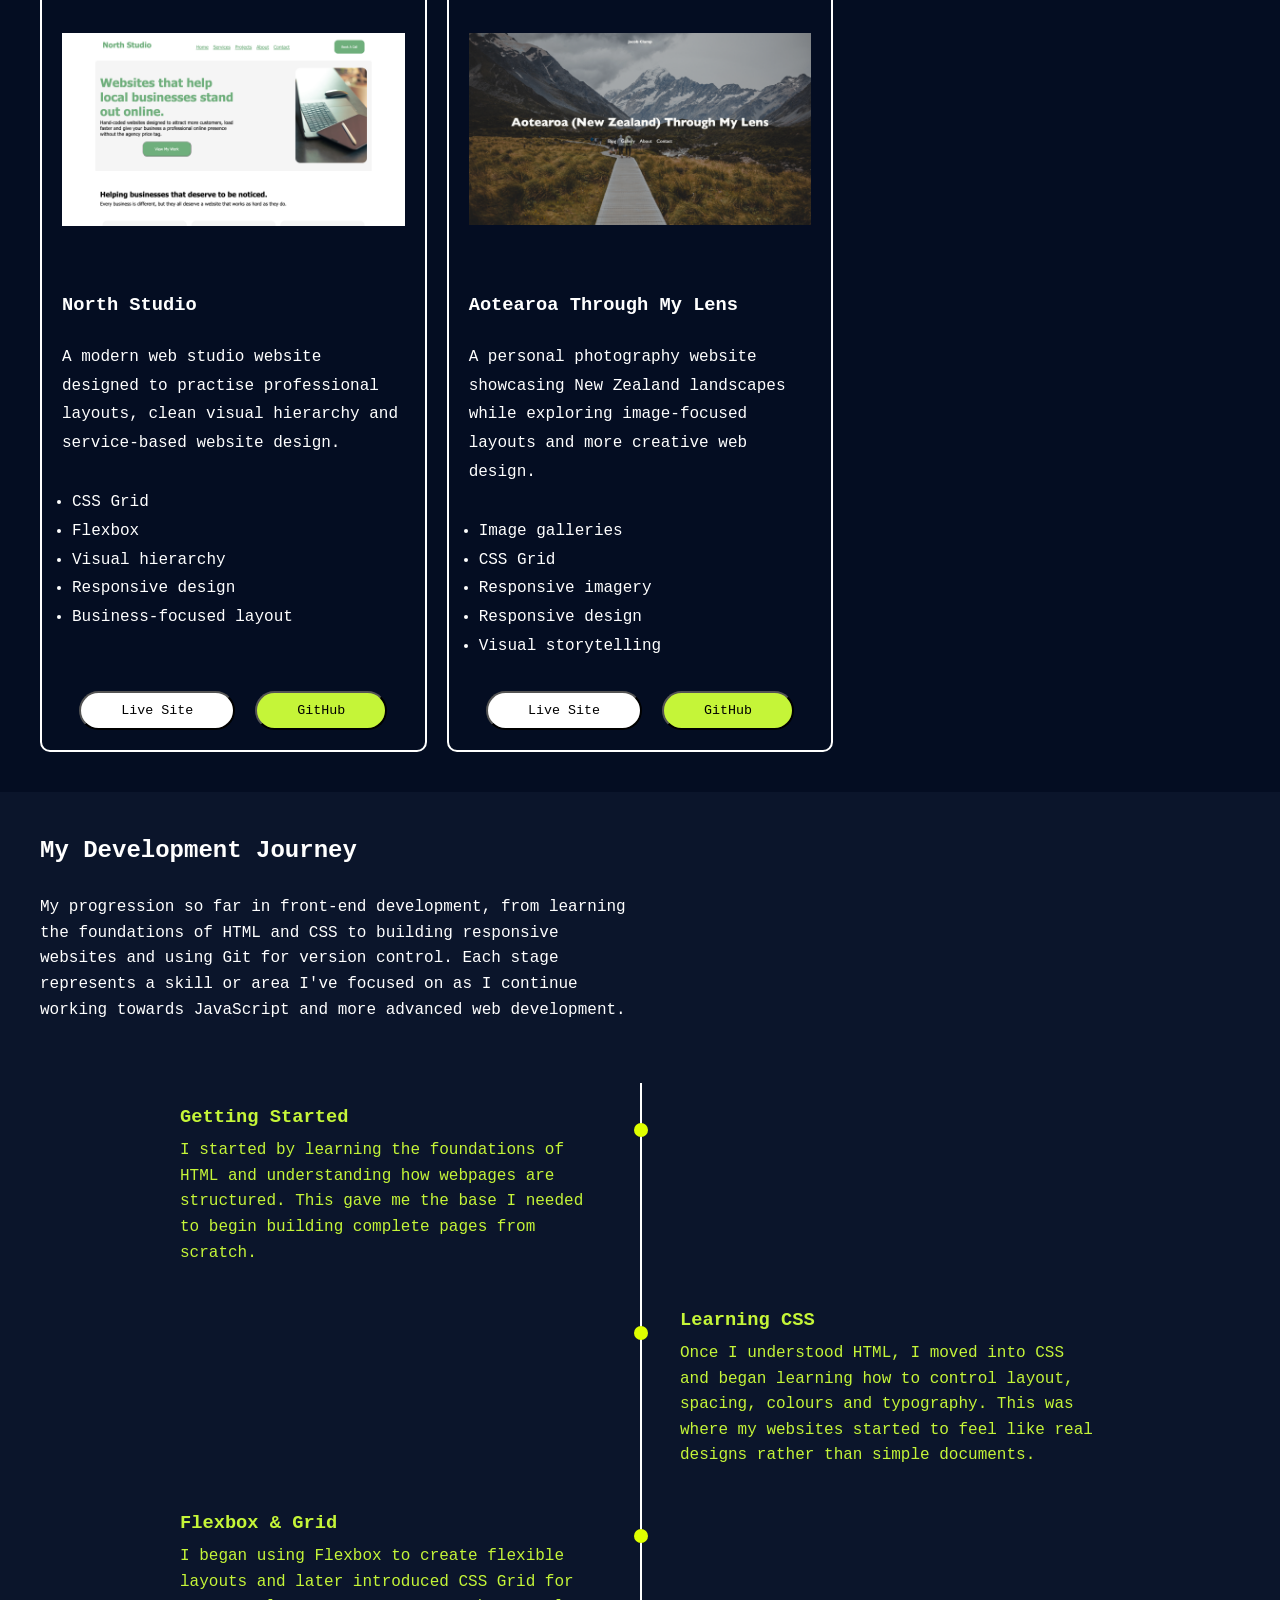
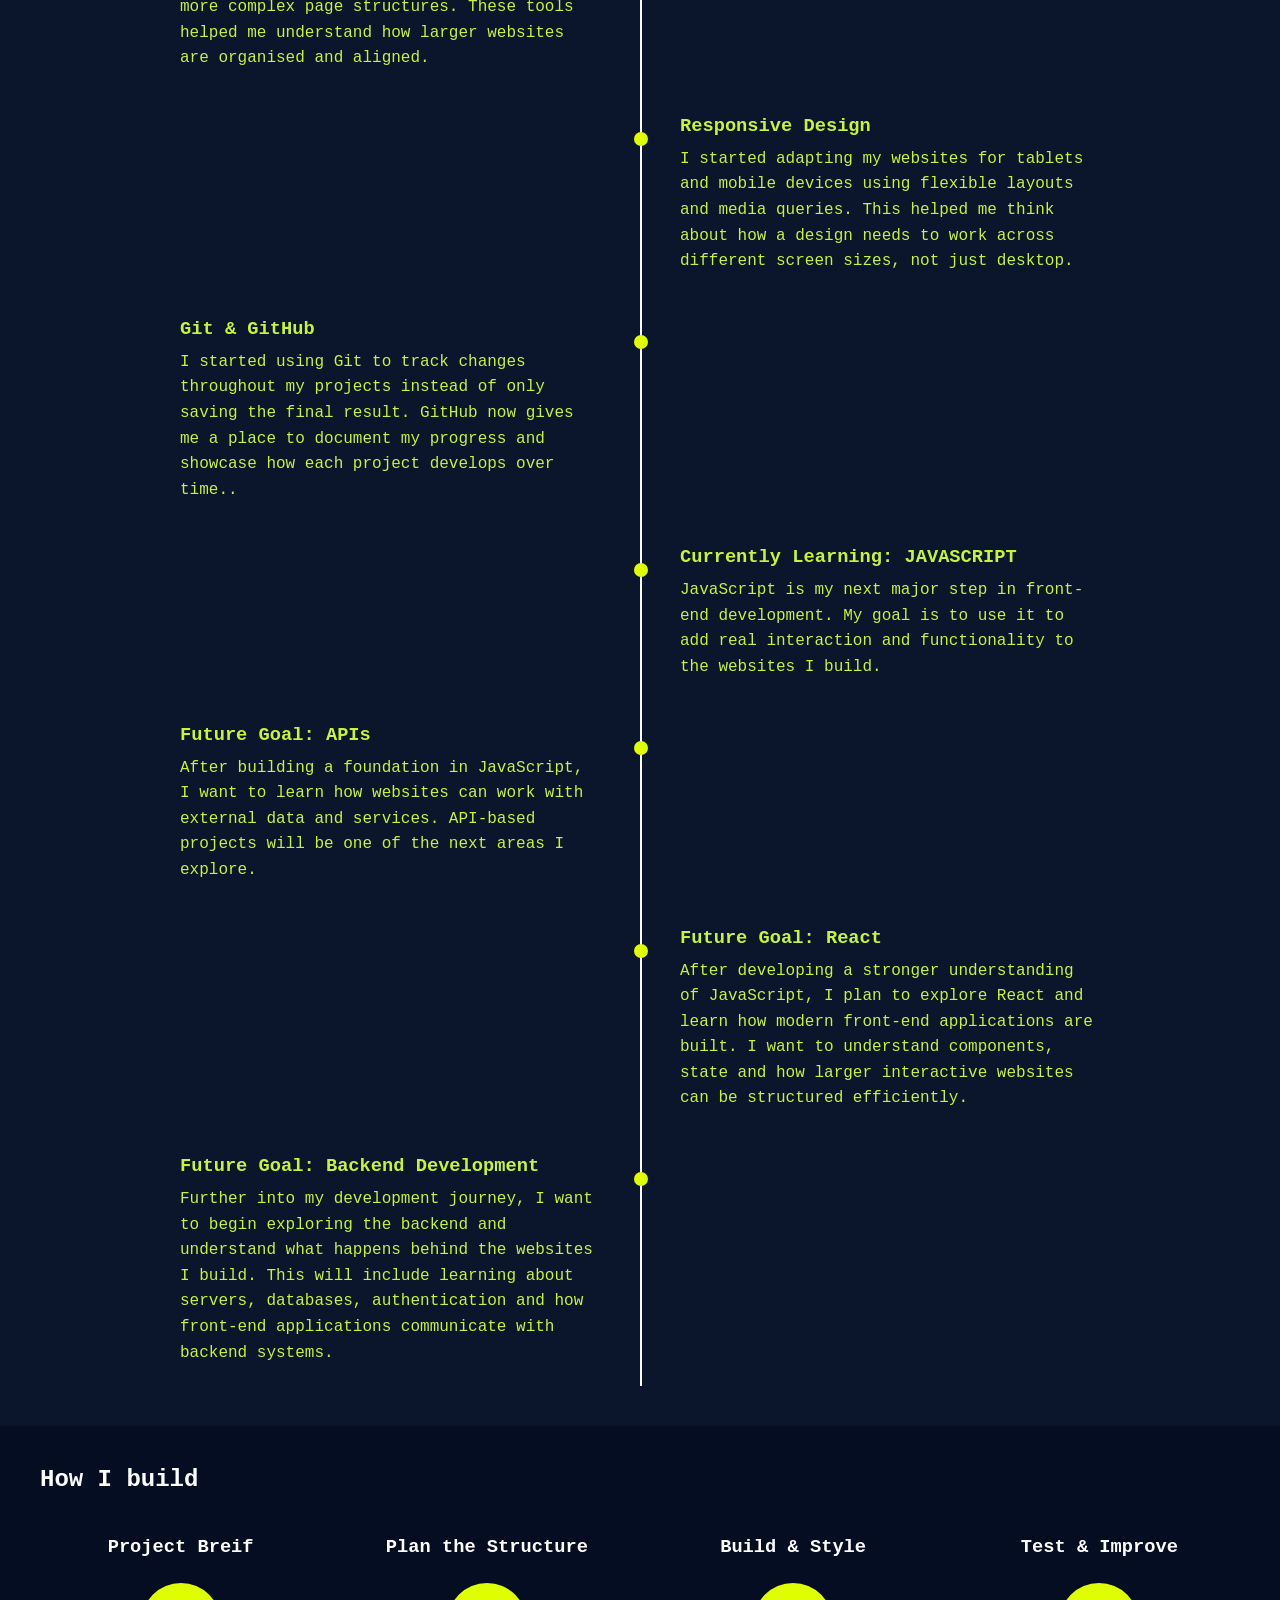
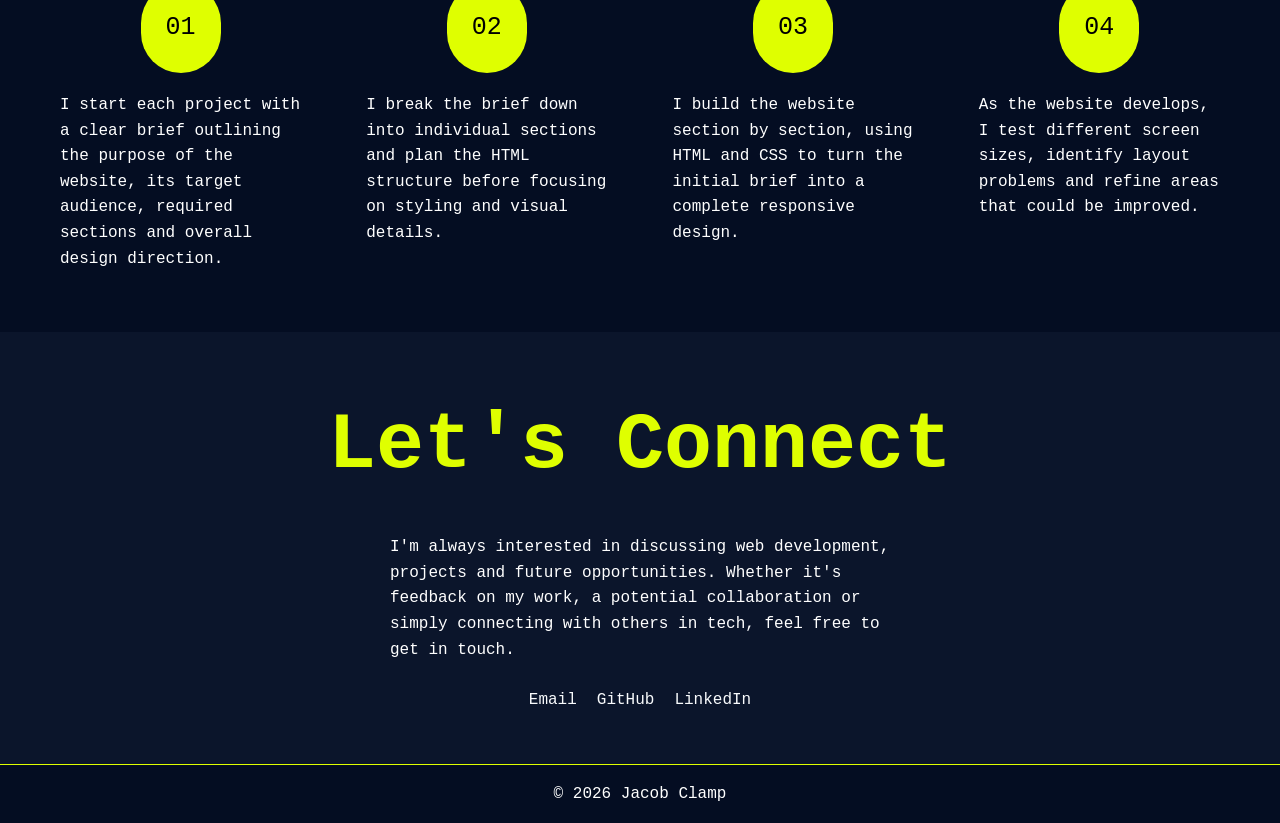
==== commit 28de8bb5: "links updated" ====
--- a/index.html
+++ b/index.html
@@ -139,7 +139,7 @@
               <li>Responsive layouts</li>
             </ul>
             <div class="card-btn-wrap">
-              <a href="https://jacobclamp.github.io/web-development-portfolio/01-The-Corner-Brew/" class="card-btn-left"></a>
+              <a href="https://jacobclamp.github.io/web-development-portfolio/01-The-Corner-Brew/" class="card-btn-left">Live Site</a>
               <button class="card-btn-right"><a href="https://github.com/JacobClamp/web-development-portfolio/tree/main/01-The-Corner-Brew">GitHub</a></button>
             </div>
           </article>
@@ -158,7 +158,7 @@
               <li>Responsive layouts</li>
             </ul>
             <div class="card-btn-wrap">
-              <a href="https://jacobclamp.github.io/web-development-portfolio/02-GreenEdge-Gardening/" class="card-btn-left"></a>
+              <a href="https://jacobclamp.github.io/web-development-portfolio/02-GreenEdge-Gardening/" class="card-btn-left">Live Site</a>
               <button class="card-btn-right"><a href="https://github.com/JacobClamp/web-development-portfolio/tree/main/02-GreenEdge-Gardening">GitHub</a></button>
             </div>
           </article>
@@ -177,7 +177,7 @@
               <li>Responsive layouts</li>
             </ul>
             <div class="card-btn-wrap">
-              <a href="https://jacobclamp.github.io/web-development-portfolio/03-Mountain-Escape-Lodge/" class="card-btn-left"></a>
+              <a href="https://jacobclamp.github.io/web-development-portfolio/03-Mountain-Escape-Lodge/" class="card-btn-left">Live Site</a>
               <button class="card-btn-right"><a href="https://github.com/JacobClamp/web-development-portfolio/tree/main/03-Mountain-Escape-Lodge">GitHub</a></button>
             </div>
           </article>
--- a/style.css
+++ b/style.css
@@ -263,6 +263,9 @@
     object-fit: contain;
     border-radius: 20px;
   }
+  .project-card-ul{
+    padding: 10px;
+  }
   
   .card-btn-wrap {
     display: flex;
@@ -279,6 +282,10 @@
     color: black;
     border-radius: 20px;
   }
+  .card-btn-left a {
+    color: black;
+  }
+  
   
   .card-btn-right {
     padding: 10px 40px;
